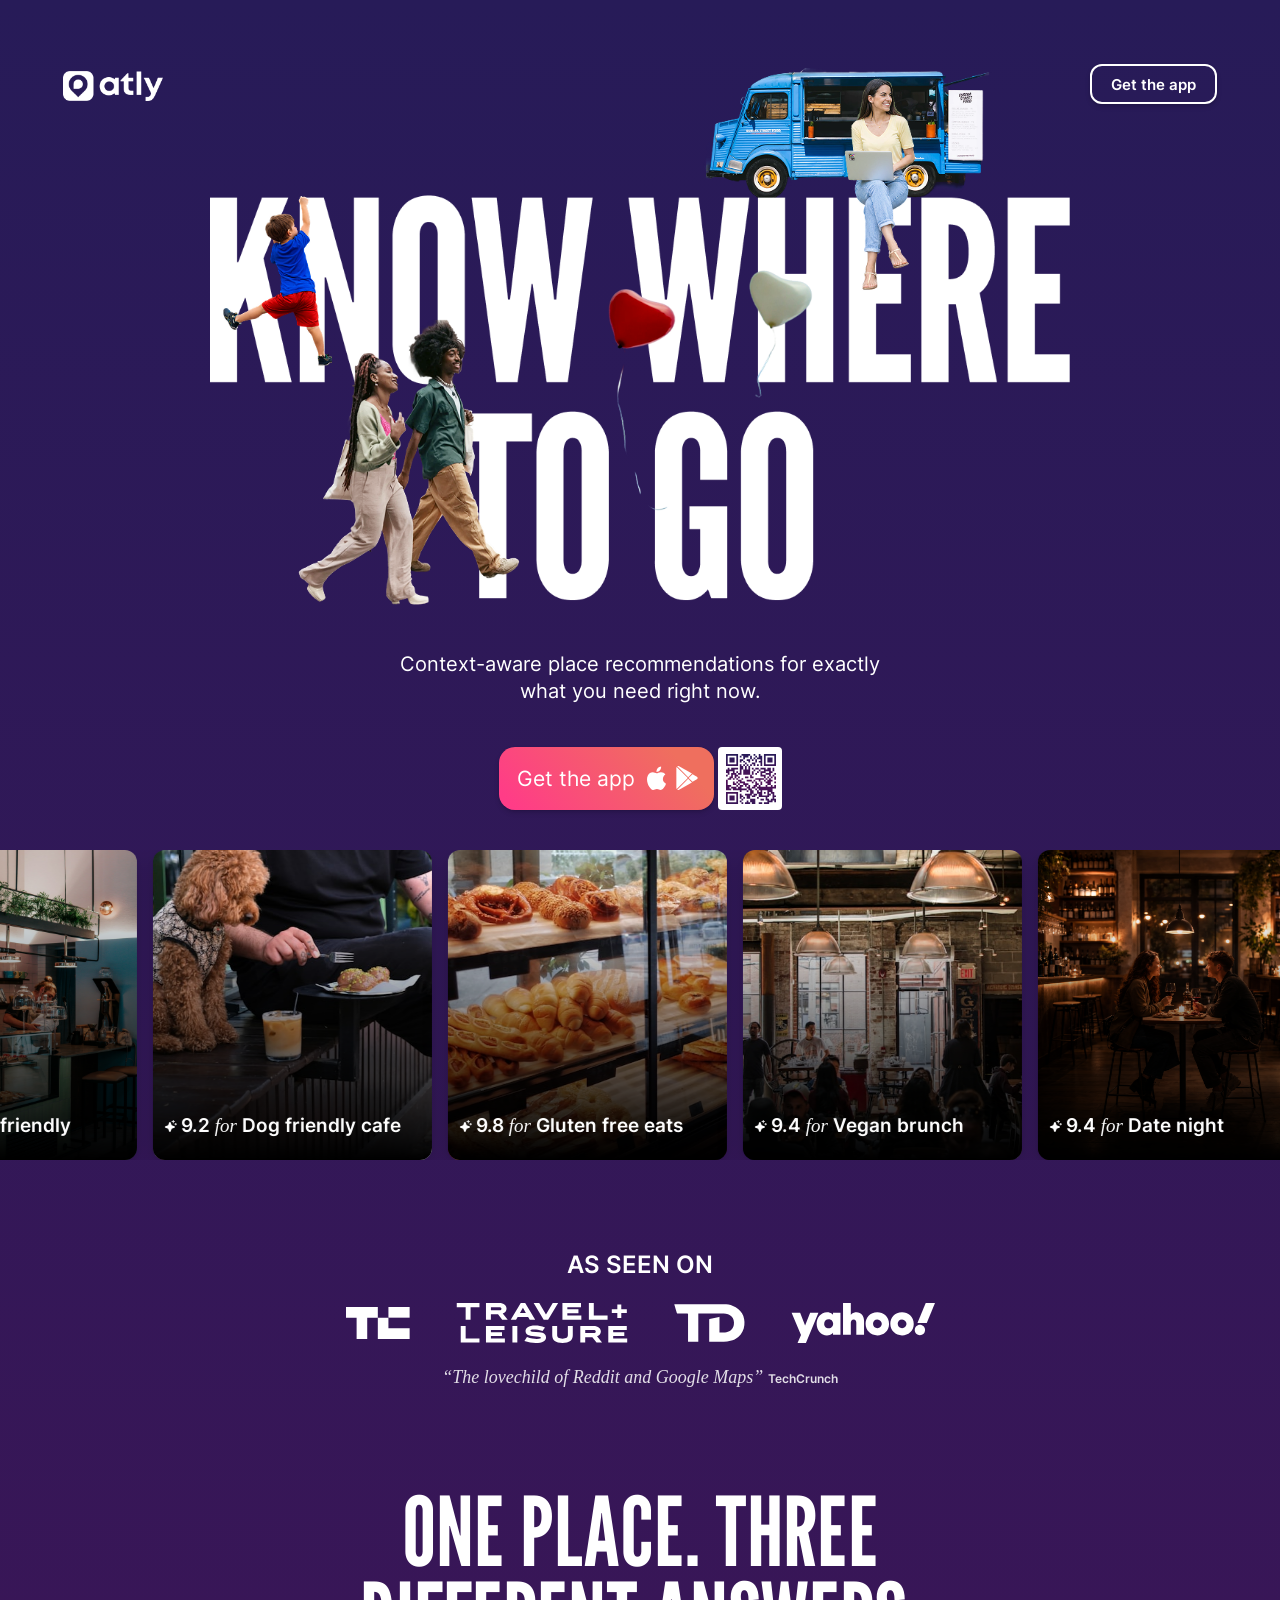
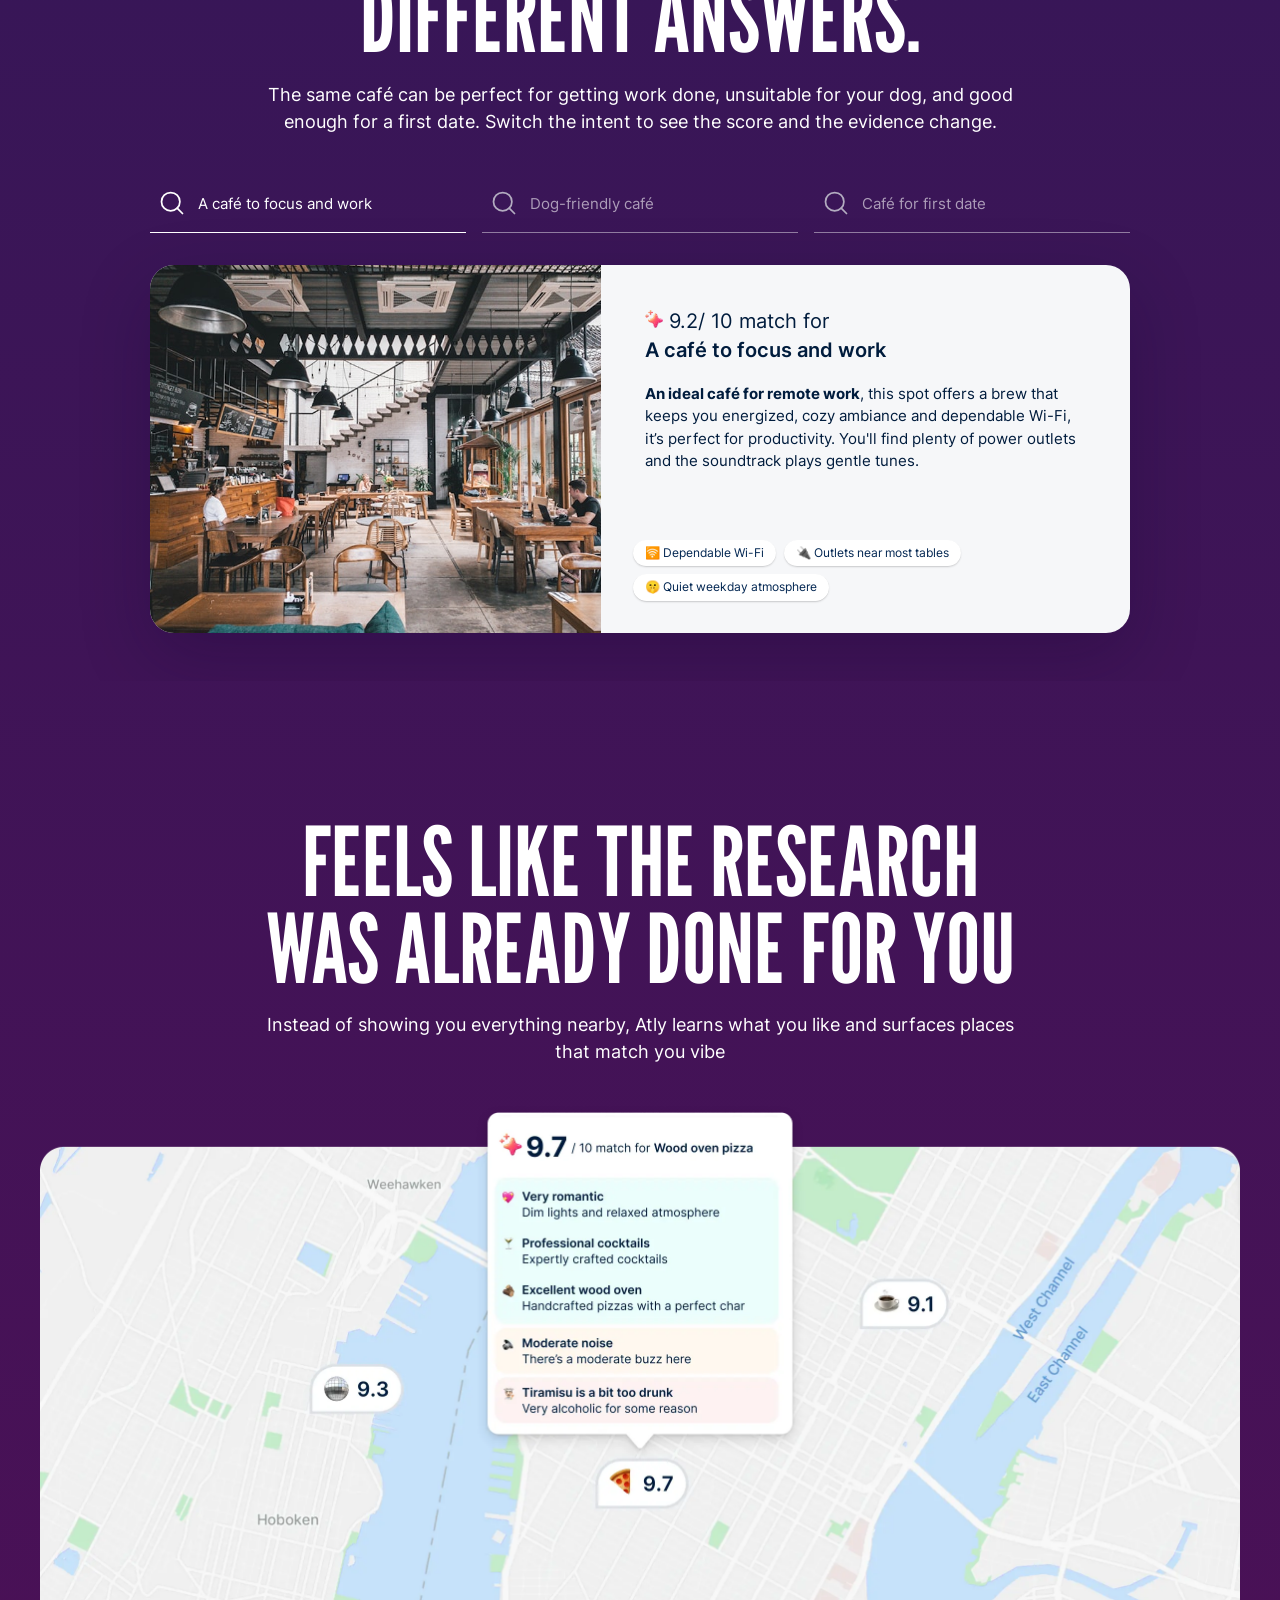
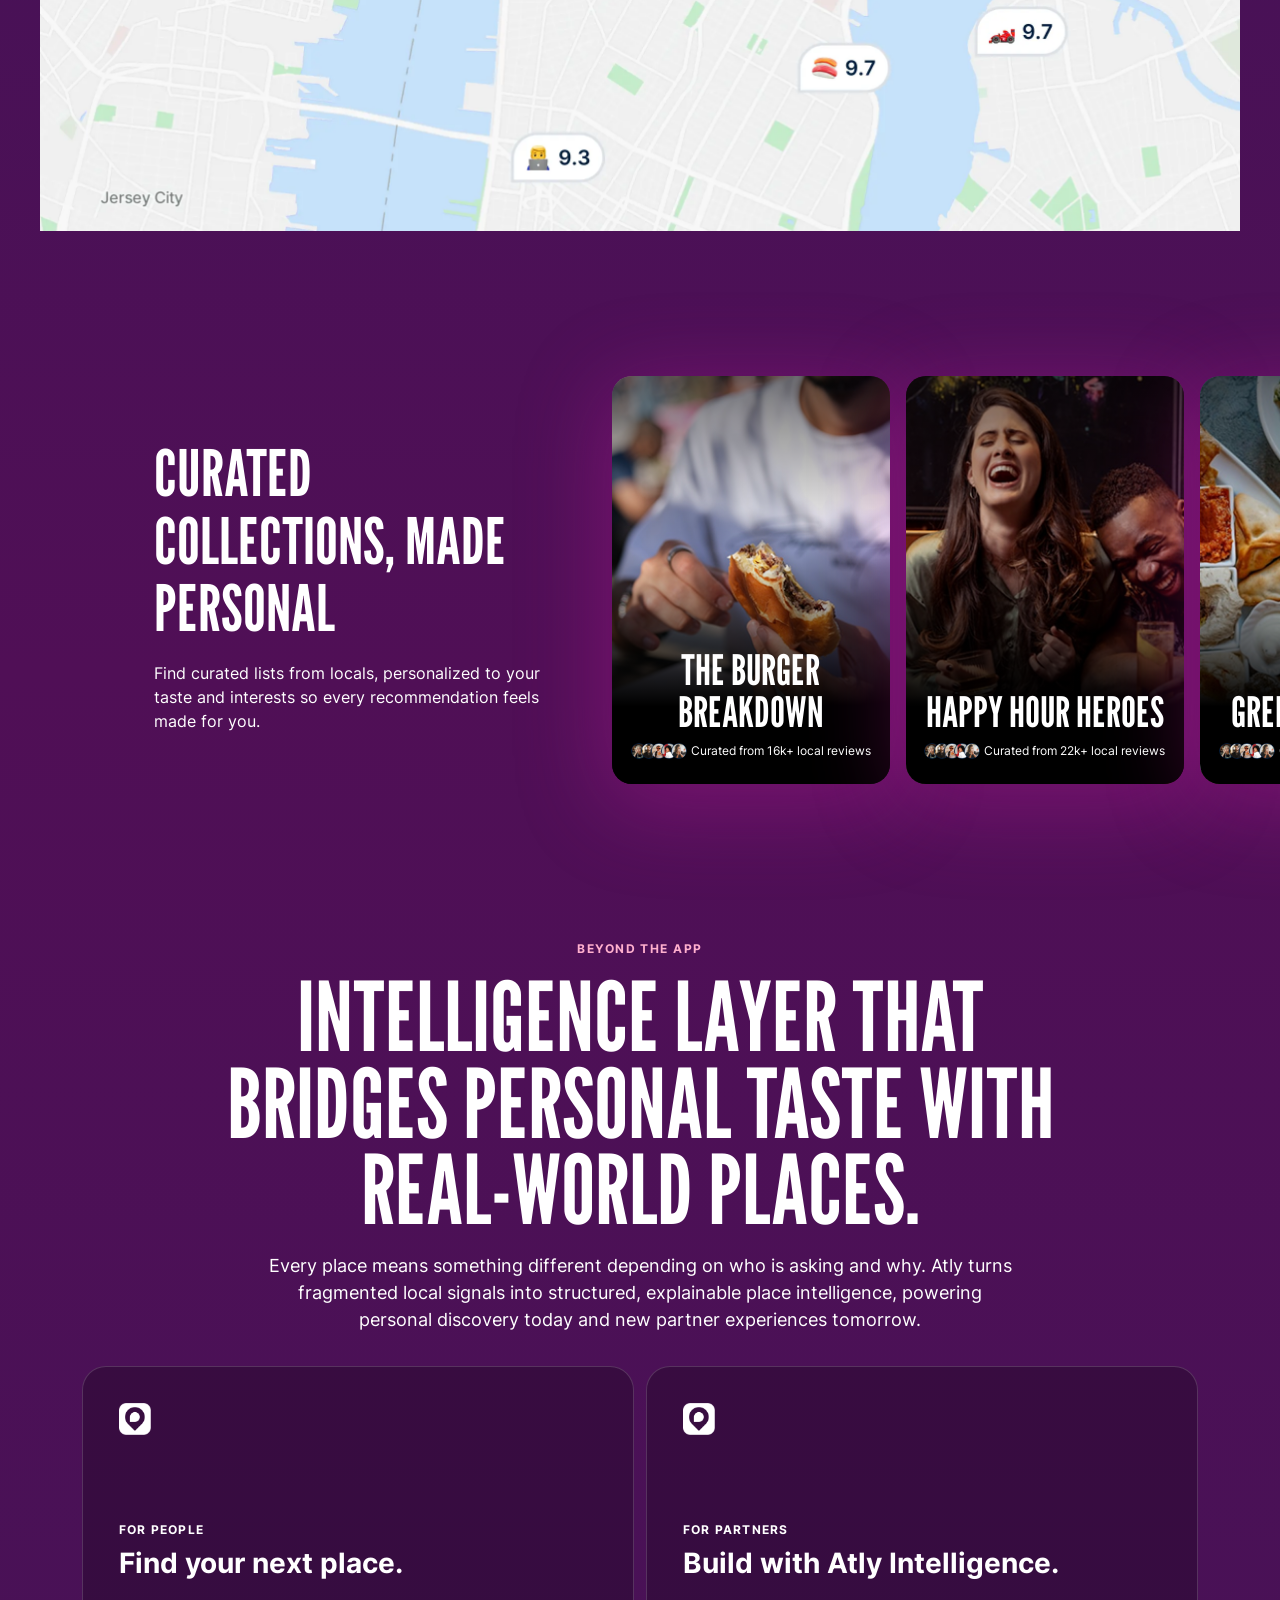
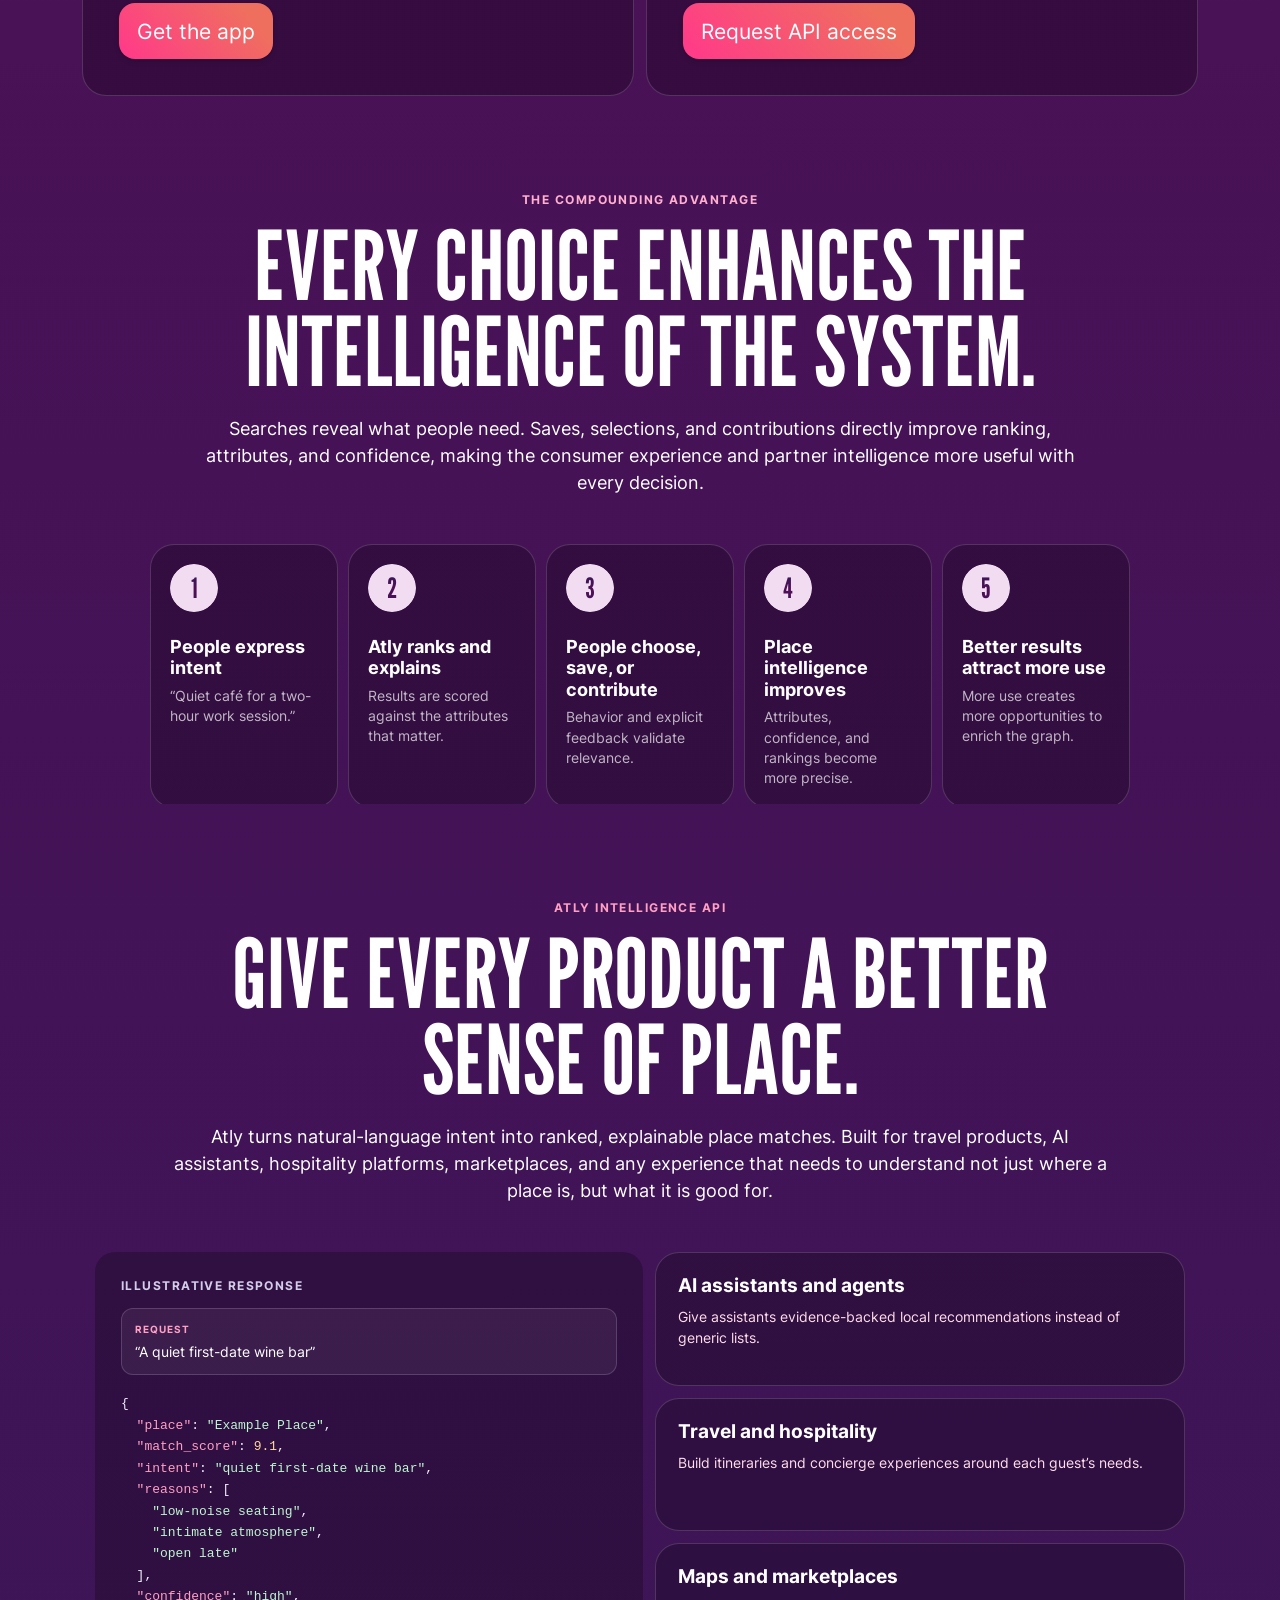
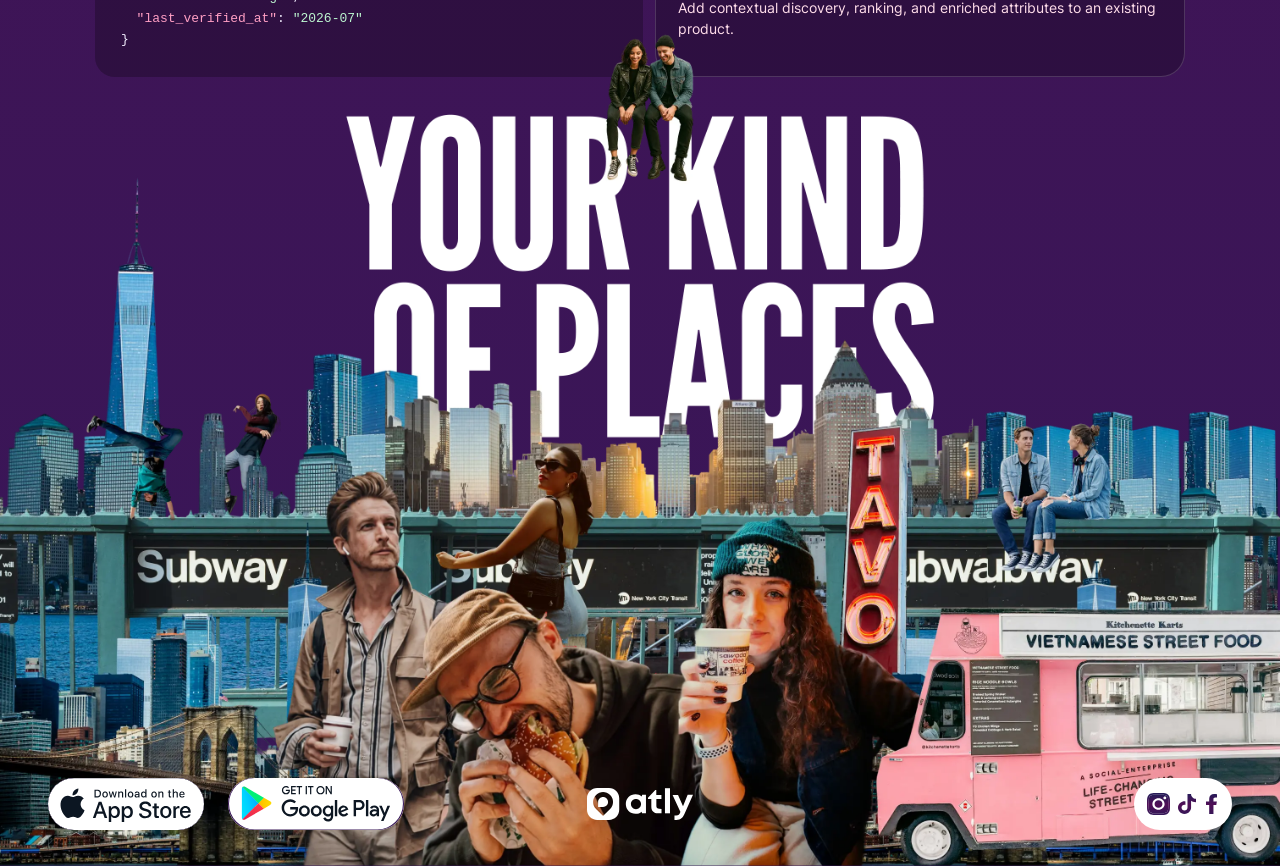
==== marketing-site/Atly-Landing-V4.1/index.html @ f603b689 "Add clean V4.1 handoff package" ====
<!DOCTYPE html>
<html lang="en">
<head>
  <meta charset="UTF-8">
  <meta name="viewport" content="width=device-width, initial-scale=1.0">
  <title>Atly | Know where to go</title>
  <meta
    name="description"
    content="Atly learns what you like and surfaces the places around you that feel right for your taste and your plans."
  >
  <meta name="theme-color" content="#271b58">
  <meta property="og:title" content="Atly | Know where to go">
  <meta property="og:description" content="Personalized place recommendations for exactly what you need right now.">
  <meta property="og:type" content="website">
  <meta property="og:url" content="https://atly-know-where-to-go.lironcodex.chatgpt.site/marketing-site/landing-2026">
  <meta property="og:image" content="https://atly-know-where-to-go.lironcodex.chatgpt.site/marketing-site/assets/og-intelligence.jpg">
  <meta property="og:image:width" content="1200">
  <meta property="og:image:height" content="630">
  <meta property="og:image:alt" content="Atly | Know where to go">
  <meta name="twitter:card" content="summary_large_image">
  <meta name="twitter:image" content="https://atly-know-where-to-go.lironcodex.chatgpt.site/marketing-site/assets/og-intelligence.jpg">
  <link rel="canonical" href="https://atly-know-where-to-go.lironcodex.chatgpt.site/marketing-site/landing-2026">
  <link rel="icon" href="assets/app-icon.png">
  <link rel="preload" href="assets/Inter-Regular.ttf" as="font" type="font/ttf" crossorigin>
  <link rel="preload" href="assets/Inter-SemiBold.ttf" as="font" type="font/ttf" crossorigin>
  <link rel="preload" href="assets/Inter-Bold.ttf" as="font" type="font/ttf" crossorigin>
  <link rel="preload" href="assets/LeagueGothic-Regular.ttf" as="font" type="font/ttf" crossorigin>
  <link rel="stylesheet" href="styles.css">
  <style>
    @font-face {
      font-family: "League Gothic Local";
      src: url("assets/LeagueGothic-Regular.ttf") format("truetype");
      font-weight: 400;
      font-display: swap;
    }

    body.landing-codex-2026 {
      min-width: 320px;
      color: #ffffff;
      background:
        linear-gradient(
          180deg,
          #271b58 0%,
          #500f56 53.25%,
          #361757 102.79%,
          #1a1f58 156%
        );
    }

    body.landing-codex-2026::before {
      display: none;
    }

    .landing-codex-2026 main {
      display: block;
      padding: 0;
    }

    .landing-codex-2026 .site-header {
      position: absolute;
      top: 64px;
      left: 0;
      right: 0;
      z-index: 20;
      display: flex;
      align-items: flex-start;
      justify-content: space-between;
      width: 100%;
      max-width: none;
      margin: 0;
      padding: 0 63px;
      pointer-events: none;
    }

    .landing-codex-2026 .brand,
    .landing-codex-2026 .header-download,
    .landing-codex-2026 .hamburger {
      pointer-events: auto;
    }

    .landing-codex-2026 .brand {
      display: inline-flex;
      align-items: center;
      min-height: 44px;
    }

    .landing-codex-2026 .brand-wordmark {
      width: 100px;
      height: auto;
    }

    .landing-codex-2026 .header-download {
      min-width: 127px;
      min-height: 40px;
      padding: 0 18px;
      border: 2px solid #ffffff;
      border-radius: 12px;
      background: transparent;
      color: #ffffff;
      font-size: 15px;
      font-weight: 600;
      line-height: 1;
      text-transform: none;
    }

    .landing-codex-2026 .hamburger {
      display: none;
      align-items: center;
      justify-content: center;
      width: 44px;
      height: 44px;
      padding: 0;
      border: 0;
      background: transparent;
      color: #ffffff;
      cursor: pointer;
    }

    .landing-codex-2026 .hamburger img {
      width: 32px;
      height: 32px;
    }

    .landing-codex-2026 .mobile-menu {
      position: fixed;
      inset: 0;
      z-index: 100;
      display: flex;
      flex-direction: column;
      align-items: center;
      justify-content: center;
      gap: 26px;
      padding: 40px;
      background: #271b58;
      opacity: 0;
      pointer-events: auto;
      visibility: hidden;
      transition:
        opacity 220ms cubic-bezier(0.23, 1, 0.32, 1),
        visibility 220ms cubic-bezier(0.23, 1, 0.32, 1);
    }

    .landing-codex-2026 .mobile-menu.is-open {
      opacity: 1;
      visibility: visible;
    }

    .landing-codex-2026 .mobile-menu__close {
      position: absolute;
      top: 24px;
      right: 22px;
      display: flex;
      align-items: center;
      justify-content: center;
      width: 44px;
      height: 44px;
      border: 0;
      background: transparent;
      color: #ffffff;
      cursor: pointer;
    }

    .landing-codex-2026 .mobile-menu__close::before,
    .landing-codex-2026 .mobile-menu__close::after {
      position: absolute;
      width: 24px;
      height: 2px;
      border-radius: 999px;
      background: currentColor;
      content: "";
    }

    .landing-codex-2026 .mobile-menu__close::before {
      transform: rotate(45deg);
    }

    .landing-codex-2026 .mobile-menu__close::after {
      transform: rotate(-45deg);
    }

    .landing-codex-2026 .mobile-menu a {
      min-height: 44px;
      color: #ffffff;
      font-size: 20px;
      font-weight: 600;
      line-height: 2.2;
    }

    .lp-button {
      display: inline-flex;
      align-items: center;
      justify-content: center;
      gap: 12px;
      min-height: 63px;
      padding: 0 18px;
      border: 0;
      border-radius: 16px;
      color: #ffffff;
      background: linear-gradient(47.377deg, #ff3c87 6.381%, #ef6f5e 83.25%);
      box-shadow:
        0 1px 2px rgba(0, 0, 0, 0.1),
        0 3px 5px rgba(0, 0, 0, 0.13);
      font-size: 21px;
      font-weight: 500;
      line-height: 1;
      white-space: nowrap;
      transition: transform 160ms cubic-bezier(0.23, 1, 0.32, 1);
    }

    @media (hover: hover) and (pointer: fine) {
      .lp-button:hover {
        transform: translateY(-2px);
      }
    }

    .lp-button:active {
      transform: scale(0.97);
    }

    .lp-button:focus-visible,
    .landing-codex-2026 a:focus-visible,
    .landing-codex-2026 button:focus-visible {
      outline: 2px solid #ffffff;
      outline-offset: 4px;
    }

    .lp-button__icons {
      display: inline-flex;
      align-items: center;
      gap: 12px;
    }

    .lp-button__icons img:first-child {
      width: 19px;
      height: 24px;
    }

    .lp-button__icons img:last-child {
      width: 18px;
      height: 20px;
      transform: scaleX(1.2) scaleY(-1.2);
    }

    .lp-hero {
      position: relative;
      height: 774px;
      padding-top: 43px;
      overflow: hidden;
    }

    .lp-hero__art {
      position: relative;
      z-index: 1;
      width: min(860px, calc(100vw - 192px));
      max-width: none;
      margin: 0 auto;
    }

    .lp-hero__art img {
      width: 100%;
      max-width: none;
      height: auto;
      margin: 0 auto;
    }

    .lp-hero__copy {
      position: relative;
      z-index: 2;
      width: min(510px, calc(100% - 48px));
      margin: 8px auto 0;
      color: #ffffff;
      font-size: 18px;
      font-weight: 500;
      line-height: 1.51;
      text-align: center;
    }

    .lp-primary-actions {
      position: relative;
      z-index: 3;
      display: flex;
      align-items: center;
      justify-content: center;
      gap: 4px;
      margin-top: 34px;
    }

    .lp-qr {
      position: relative;
      display: inline-flex;
      width: 64px;
      height: 63px;
      overflow: hidden;
      border-radius: 4px;
      background: #ffffff;
      transition: transform 160ms cubic-bezier(0.23, 1, 0.32, 1);
    }

    @media (hover: hover) and (pointer: fine) {
      .lp-qr:hover {
        transform: translateY(-2px);
      }
    }

    .lp-qr:active {
      transform: scale(0.97);
    }

    .lp-qr img {
      position: absolute;
      display: block;
      max-width: none;
    }

    .lp-qr__base {
      inset: 1px;
      width: 62px;
      height: 61px;
    }

    .lp-qr__code {
      inset: 7px 7px 6px 8px;
      width: 50px;
      height: 50px;
    }

    .lp-qr__outline {
      inset: -1px 0 -1px 0;
      width: 64px;
      height: 65px;
    }

    .lp-press {
      display: grid;
      align-content: center;
      justify-items: center;
      height: 186px;
      gap: 30px;
      padding: 40px 72px;
    }

    .lp-press p {
      margin: 0;
      color: #ffffff;
      font-size: 24px;
      font-weight: 600;
      line-height: 1.32;
      text-transform: uppercase;
    }

    .lp-press img {
      width: 589px;
      max-width: min(589px, calc(100vw - 160px));
      height: auto;
    }

    .score-marquee {
      height: 324px;
      overflow: hidden;
    }

    .score-marquee__rail {
      width: 100%;
      overflow: hidden;
    }

    .score-marquee__track {
      display: flex;
      width: max-content;
      align-items: flex-start;
      --marquee-offset: -89px;
      --marquee-duration: 50.6s;
      animation: score-marquee var(--marquee-duration) linear infinite;
      backface-visibility: hidden;
      transform: translate3d(var(--marquee-offset), 0, 0);
      will-change: transform;
    }

    .score-marquee__group {
      display: flex;
      flex: 0 0 auto;
      align-items: flex-start;
      gap: 16px;
      padding-inline-end: 16px;
    }

    .place-card {
      position: relative;
      flex: 0 0 279px;
      width: 279px;
      height: 310px;
      overflow: hidden;
      border-radius: 12px;
      background: #2c1f5d;
      box-shadow:
        0 3px 9px rgba(0, 0, 0, 0.1),
        0 9px 28px rgba(0, 0, 0, 0.13);
    }

    .place-card img {
      width: 100%;
      height: 100%;
      object-fit: cover;
    }

    .place-card--dog > img {
      position: absolute;
      top: -20.56%;
      left: -4.6%;
      width: 104.6%;
      height: 141.12%;
      max-width: none;
      object-fit: fill;
    }

    .place-card::after {
      position: absolute;
      inset: 18% 0 0;
      background: linear-gradient(180deg, rgba(0, 0, 0, 0) 0%, #000000 100%);
      content: "";
    }

    .place-card__score {
      position: absolute;
      left: 12px;
      right: 12px;
      bottom: 20px;
      z-index: 1;
      display: flex;
      align-items: center;
      gap: 3.831px;
      margin: 0;
      color: #ffffff;
      font-size: 19px;
      font-weight: 600;
      line-height: 1.45;
      white-space: nowrap;
    }

    .place-card__score img {
      width: 12px;
      height: 12px;
      flex: 0 0 12px;
      content: url("assets/figma/icon-sparkle-rail-desktop.svg");
    }

    .place-card__score em {
      font-family: Georgia, "Times New Roman", serif;
      font-style: italic;
      font-weight: 400;
    }

    .lp-section {
      position: relative;
      overflow: hidden;
    }

    .lp-section-heading {
      width: min(772px, calc(100% - 48px));
      margin: 0 auto;
      color: #ffffff;
      font-family: "League Gothic Local", "League Gothic", sans-serif;
      font-size: 96px;
      font-weight: 400;
      line-height: 0.9;
      letter-spacing: 0;
      text-align: center;
      text-transform: uppercase;
    }

    .lp-section-copy {
      width: min(772px, calc(100% - 48px));
      margin: 20px auto 0;
      color: #ffffff;
      font-size: 18px;
      font-weight: 400;
      line-height: 1.42;
      text-align: center;
    }

    .research {
      padding-top: 78px;
    }

    .research__map {
      display: block;
      width: min(1204px, calc(100% - 80px));
      margin: 48px auto 0;
      overflow: hidden;
      border-radius: 24px;
      box-shadow: 0 24px 72px rgba(16, 6, 42, 0.2);
    }

    .research__map img {
      width: 100%;
      height: auto;
    }

    .score-explain {
      padding-top: 126px;
    }

    .score-explain .lp-section-heading {
      width: min(696px, calc(100% - 48px));
    }

    .score-explain .lp-section-copy {
      width: min(696px, calc(100% - 48px));
    }

    .plan-cards-wrap {
      display: flex;
      justify-content: center;
      margin-top: 72px;
      overflow: visible;
    }

    .plan-cards {
      display: flex;
      align-items: center;
      width: 952px;
      height: 489px;
    }

    .plan-card {
      position: relative;
      flex: 0 0 360px;
      width: 360px;
      overflow: hidden;
      border: 1px solid #001c3d;
      border-radius: 16px;
      background: #ebe9f7;
      box-shadow: 0 16px 87px 9px rgba(238, 31, 188, 0.25);
    }

    .plan-card:not(:last-child) {
      margin-right: -64px;
    }

    .plan-card__photo {
      position: relative;
      height: 312px;
      margin-bottom: -49px;
      overflow: hidden;
    }

    .plan-card__photo img {
      width: 100%;
      height: 100%;
      object-fit: cover;
    }

    .plan-card__body {
      position: relative;
      min-height: 226px;
      padding: 12px 20px 24px;
      background: #f6f7f9;
      color: #001c3d;
    }

    .plan-card__score {
      display: flex;
      align-items: center;
      gap: 4px;
      margin: 0 0 10px;
      color: #001c3d;
      font-size: 12px;
      line-height: 1.5;
      white-space: nowrap;
    }

    .plan-card__score img {
      width: 22px;
      height: 22px;
      flex: 0 0 auto;
      transform: rotate(180deg) scaleY(-1);
    }

    .plan-card__score strong {
      font-size: 28px;
      line-height: 1.35;
    }

    .plan-card__score b {
      font-weight: 600;
    }

    .plan-card__text {
      margin: 0;
      color: #001c3d;
      font-size: 15px;
      line-height: 1.5;
    }

    .plan-card__text strong {
      font-weight: 600;
      line-height: 1.6;
    }

    .collections {
      display: grid;
      grid-template-columns: minmax(0, 404px) minmax(0, 1fr);
      align-items: center;
      justify-content: stretch;
      gap: 86px;
      padding-left: clamp(48px, 17.45vw, 264px);
      padding-right: 0;
      padding-top: 96px;
      padding-bottom: 72px;
    }

    .collections__copy {
      width: 404px;
    }

    .collections .lp-section-heading,
    .collections .lp-section-copy {
      width: 100%;
      margin-left: 0;
      margin-right: 0;
      text-align: left;
    }

    .collections .lp-section-heading {
      font-size: 64px;
      line-height: 1.05;
    }

    .collections .lp-section-copy {
      font-size: 18px;
      line-height: 1.44;
    }

    .collection-cards {
      display: flex;
      gap: 1px;
      align-items: center;
      justify-self: end;
      margin-right: 0;
      min-width: 0;
    }

    .collection-card {
      position: relative;
      flex: 0 0 270px;
      width: 270px;
      height: 415px;
      display: flex;
      flex-direction: column;
      justify-content: flex-end;
      align-items: center;
      overflow: hidden;
      border-radius: 20px;
      padding: 24px 18px;
      box-shadow: 0 16px 87px 9px rgba(238, 31, 188, 0.25);
    }

    .collection-card > img {
      position: absolute;
      inset: 0;
      width: 100%;
      height: 100%;
      object-fit: cover;
    }

    .collection-card::after {
      position: absolute;
      inset: 0;
      background: linear-gradient(0deg, #000000 19%, rgba(0, 0, 0, 0) 57%, rgba(0, 0, 0, 0.54) 100%);
      content: "";
    }

    .collection-card__title {
      position: relative;
      z-index: 1;
      width: 234px;
      margin: 0;
      color: #ffffff;
      font-family: "League Gothic Local", "League Gothic", sans-serif;
      font-size: 42px;
      font-weight: 400;
      line-height: 0.99;
      letter-spacing: 0;
      text-align: center;
      text-transform: uppercase;
    }

    .collection-card__proof {
      position: relative;
      z-index: 1;
      display: flex;
      align-items: center;
      gap: 3px;
      margin-top: 9px;
      color: #ffffff;
      font-size: 9px;
      font-weight: 500;
      line-height: 1.5;
      white-space: nowrap;
    }

    .avatar-stack {
      display: flex;
      align-items: center;
    }

    .avatar-stack img {
      width: 13px;
      height: 13px;
      border-radius: 999px;
    }

    .avatar-stack img:not(:first-child) {
      margin-left: -5px;
    }

    .bottom-collage {
      position: relative;
      overflow: hidden;
      padding-top: 0;
    }

    .bottom-collage picture,
    .bottom-collage__image {
      display: block;
      width: 100%;
    }

    .bottom-collage__image {
      height: auto;
    }

    .site-footer-2026 {
      position: absolute;
      left: 0;
      right: 0;
      bottom: 0;
      z-index: 5;
      display: grid;
      grid-template-columns: minmax(0, 1fr) auto minmax(0, 1fr);
      align-items: center;
      height: 123.654px;
      padding: 0 48px;
      pointer-events: none;
    }

    .store-badges,
    .social-links {
      pointer-events: auto;
    }

    .store-badges {
      display: flex;
      align-items: center;
      justify-self: start;
      gap: 24px;
    }

    .app-store-badge,
    .google-play-badge {
      position: relative;
      display: inline-flex;
      align-items: center;
      justify-content: center;
      width: 156px;
      height: 52px;
      overflow: hidden;
      border-radius: 300px;
      background: #ffffff;
      transition: transform 160ms cubic-bezier(0.23, 1, 0.32, 1);
    }

    @media (hover: hover) and (pointer: fine) {
      .app-store-badge:hover,
      .google-play-badge:hover,
      .social-links a:hover {
        transform: translateY(-2px);
      }
    }

    .app-store-badge:active,
    .google-play-badge:active,
    .social-links a:active {
      transform: scale(0.97);
    }

    .google-play-badge {
      width: 175.964px;
      height: 51.381px;
    }

    .app-store-badge img,
    .google-play-badge img {
      display: block;
      width: 100%;
      height: 100%;
      object-fit: fill;
    }

    .footer-wordmark {
      display: block;
      width: 105.254px;
      height: 32px;
      pointer-events: none;
    }

    .social-links {
      display: flex;
      align-items: center;
      justify-self: end;
      gap: 9.775px;
      width: 97.791px;
      height: 52px;
      min-height: 0;
      padding: 15.639px 14.662px;
      border-radius: 999px;
      background: #ffffff;
    }

    .social-links a {
      display: inline-flex;
      align-items: center;
      justify-content: center;
      min-width: 0;
      min-height: 0;
      position: relative;
      transition: transform 160ms cubic-bezier(0.23, 1, 0.32, 1);
    }

    .social-links img {
      display: block;
      max-width: none;
      max-height: none;
    }

    .social-links a:first-child {
      width: 18.995px;
      height: 18.994px;
    }

    .social-links a:first-child img {
      position: absolute;
      width: 22.449px;
      height: 22.449px;
      inset: -1.727px;
    }

    .social-links a:nth-child(2) {
      width: 18.847px;
      height: 20.721px;
    }

    .social-links a:nth-child(2) img {
      width: 100%;
      height: 100%;
    }

    .social-links a:last-child {
      width: 11.075px;
      height: 20.721px;
    }

    .social-links a:last-child img {
      width: 100%;
      height: 100%;
    }

    @media (min-width: 721px) and (max-width: 900px) {
      .site-footer-2026 {
        padding-right: 32px;
        padding-left: 32px;
      }

      .store-badges {
        gap: 10px;
      }

      .app-store-badge {
        width: 125px;
        height: 41.667px;
      }

      .google-play-badge {
        width: 141px;
        height: 41.175px;
      }

      .footer-wordmark {
        width: 92px;
        height: 27.972px;
      }
    }

    @media (max-width: 1280px) {
      .collections {
        grid-template-columns: minmax(280px, 404px) minmax(620px, 812px);
        justify-content: center;
        gap: 56px;
        padding-left: 40px;
        padding-right: 0;
      }

      .collection-cards {
        justify-self: auto;
        margin-right: 0;
      }
    }

    @media (max-width: 1023px) {
      .lp-section-heading {
        font-size: 72px;
      }

      .collections {
        grid-template-columns: 1fr;
        justify-items: center;
        gap: 36px;
        padding: 72px 0 56px;
      }

      .collections__copy {
        width: min(404px, calc(100% - 48px));
      }

      .collections .lp-section-heading,
      .collections .lp-section-copy {
        text-align: center;
      }

      .collection-cards {
        max-width: 100%;
        overflow: hidden;
      }
    }

    @media (max-width: 720px) {
      .landing-codex-2026 .site-header {
        top: 62px;
        padding: 0 24px;
        align-items: flex-start;
      }

      .landing-codex-2026 .brand {
        align-items: flex-start;
      }

      .landing-codex-2026 .brand-wordmark {
        width: 105px;
      }

      .landing-codex-2026 .header-download {
        display: none;
      }

      .landing-codex-2026 .hamburger {
        display: flex;
        align-items: flex-start;
      }

      .lp-hero {
        height: 548px;
        padding-top: 116px;
      }

      .lp-hero__art {
        width: min(360px, calc(100vw - 33px));
        height: 224px;
        max-width: calc(100vw - 33px);
        left: auto;
        margin: 0 auto;
      }

      .lp-hero__art img {
        height: 100%;
        object-fit: fill;
      }

      .lp-hero__copy {
        width: min(331px, calc(100% - 62px));
        margin-top: 25px;
        font-size: 15px;
        font-weight: 400;
        line-height: 1.5;
      }

      .lp-primary-actions {
        margin-top: 25px;
      }

      .lp-button {
        min-width: 248px;
        min-height: 63px;
        padding: 0 22px;
        font-size: 21px;
      }

      .lp-qr {
        display: none;
      }

      .lp-press {
        height: 119px;
        gap: 12px;
        padding: 8px 16px 24px;
      }

      .lp-press p {
        font-size: 16px;
      }

      .lp-press img {
        width: 360px;
        max-width: calc(100vw - 32px);
      }

      .score-marquee {
        height: 248px;
      }

      .landing-codex-2026:not(.landing-2026-redesign) .score-marquee__track {
        gap: 12px;
        --marquee-offset: 16px;
        animation: none !important;
      }

      .landing-2026-redesign .score-marquee__track {
        --marquee-offset: 16px;
        --marquee-duration: 38.6s;
      }

      .landing-2026-redesign .score-marquee__group {
        gap: 12px;
        padding-inline-end: 12px;
      }

      .place-card {
        flex-basis: 213px;
        width: 213px;
        height: 237px;
        border-radius: 9px;
      }

      .place-card__score {
        left: 9px;
        right: 9px;
        bottom: 15px;
        gap: 4px;
        font-size: 14px;
      }

      .place-card__score img {
        width: 14px;
        height: 14px;
      }

      .research {
        padding-top: 42px;
      }

      .lp-section-heading {
        width: min(332px, calc(100% - 32px));
        font-size: 42px;
        line-height: 0.93;
      }

      .lp-section-copy {
        width: min(332px, calc(100% - 32px));
        margin-top: 14px;
        font-size: 12px;
        line-height: 1.42;
      }

      .research__map {
        width: 100%;
        height: 415px;
        margin-top: 37px;
        border-radius: 0;
        box-shadow: none;
      }

      .research__map img {
        height: 100%;
        object-fit: cover;
      }

      .score-explain {
        padding-top: 39px;
      }

      .score-explain .lp-section-heading,
      .score-explain .lp-section-copy {
        width: min(304px, calc(100% - 48px));
        text-align: left;
      }

      .score-explain .lp-section-heading {
        line-height: 0.86;
      }

      .score-explain .lp-section-copy {
        margin-top: 12px;
      }

      .plan-cards-wrap {
        height: 186px;
        margin-top: 46px;
        overflow: hidden;
      }

      .plan-cards {
        width: 952px;
        height: 489px;
        transform: scale(0.378);
        transform-origin: top center;
      }

      .collections {
        display: flex;
        flex-direction: column;
        align-items: flex-start;
        gap: 29px;
        padding: 53px 0 23px 45px;
      }

      .collections__copy {
        width: min(304px, calc(100vw - 62px));
      }

      .collections .lp-section-heading,
      .collections .lp-section-copy {
        width: 100%;
        text-align: left;
      }

      .collections .lp-section-heading {
        font-size: 42px;
        line-height: 0.86;
      }

      .collections .lp-section-copy {
        margin-top: 14px;
        font-size: 12px;
        line-height: 1.45;
      }

      .collection-cards {
        width: 360px;
        gap: 1px;
        justify-self: auto;
        margin-right: 0;
        transform: translateX(-28px);
      }

      .collection-card {
        flex-basis: 120px;
        width: 120px;
        height: 184px;
        border-radius: 9px;
        padding: 11px 8px;
      }

      .collection-card__title {
        width: 104px;
        font-size: 19px;
      }

      .collection-card__proof {
        gap: 1px;
        margin-top: 4px;
        font-size: 4px;
      }

      .avatar-stack img {
        width: 6px;
        height: 6px;
      }

      .avatar-stack img:not(:first-child) {
        margin-left: -2px;
      }

      .bottom-collage {
        padding-top: 0;
      }

      .site-footer-2026 {
        bottom: 36px;
        display: flex;
        height: auto;
        flex-direction: column-reverse;
        align-items: flex-end;
        gap: 21px;
        padding: 0 24px;
      }

      .store-badges {
        align-self: center;
        gap: 12px;
        transform: translateX(10px);
      }

      .app-store-badge {
        width: 144px;
        height: 48px;
      }

      .google-play-badge {
        width: 163px;
        height: 48px;
      }

      .footer-wordmark {
        position: absolute;
        top: 0;
        left: 24px;
        width: 92px;
        height: 27.972px;
      }

      .social-links {
        flex-direction: column;
        width: 44px;
        height: auto;
        min-height: 0;
        gap: 12px;
        padding: 0;
        background: transparent;
      }

      .social-links a {
        width: 44px;
        height: 44px;
        padding: 13px;
        border-radius: 999px;
        background: #ffffff;
      }

      .social-links a:first-child,
      .social-links a:nth-child(2),
      .social-links a:last-child {
        width: 44px;
        height: 44px;
      }

      .social-links a:first-child img {
        position: static;
        width: 20px;
        height: 20px;
      }

      .social-links a:nth-child(2) img {
        width: 18px;
        height: 20px;
      }

      .social-links a:last-child img {
        width: 11px;
        height: 20px;
      }
    }

    @media (max-width: 374px) {
      .lp-hero__art {
        width: min(336px, calc(100vw - 28px));
        height: 209px;
        margin: 0 auto;
      }

      .plan-cards {
        transform: scale(0.31);
      }

      .collections {
        padding-left: 36px;
      }

      .collection-cards {
        transform: translateX(-19px);
      }
    }

    /* Landing Intelligence additions: preserve the established Atly look while
       making the new evidence and platform story responsive and interactive. */
    .landing-intelligence-2026 {
      --atly-ink: #001c3d;
      --atly-purple: #271b58;
      --atly-purple-deep: #1a113f;
      --atly-card: #f6f7f9;
      --atly-lilac: #ebe9f7;
      --atly-pink: #ff3c87;
      --atly-coral: #ef6f5e;
      --atly-mint: #bdf6d0;
    }

    .landing-intelligence-2026 .desktop-header-actions {
      display: none;
      align-items: center;
      gap: 24px;
      pointer-events: auto;
    }

    .landing-intelligence-2026 .partner-link {
      min-height: 44px;
      display: inline-flex;
      align-items: center;
      color: #ffffff;
      font-size: 15px;
      font-weight: 600;
      text-decoration: none;
    }

    .landing-intelligence-2026 .lp-hero {
      height: auto;
      min-height: 0;
      padding: 116px 16px 56px;
      overflow: visible;
    }

    .landing-intelligence-2026 .lp-hero__art {
      width: min(336px, calc(100vw - 28px));
      height: auto;
      max-width: 100%;
    }

    .landing-intelligence-2026 .lp-hero__art img {
      height: auto;
      object-fit: contain;
    }

    .landing-intelligence-2026 .lp-hero__copy {
      width: min(530px, calc(100% - 24px));
      margin-top: 24px;
      font-size: 16px;
      font-weight: 400;
      line-height: 1.5;
    }

    .landing-intelligence-2026 .lp-hero__copy strong {
      display: block;
      margin-bottom: 8px;
      font-size: 18px;
      font-weight: 600;
      line-height: 1.35;
    }

    .landing-intelligence-2026 .lp-primary-actions {
      flex-wrap: wrap;
      gap: 12px;
      margin-top: 28px;
    }

    .lp-secondary-button {
      min-height: 56px;
      display: inline-flex;
      align-items: center;
      justify-content: center;
      padding: 0 22px;
      border: 2px solid rgba(255, 255, 255, 0.88);
      border-radius: 16px;
      color: #ffffff;
      font-size: 16px;
      font-weight: 600;
      line-height: 1;
      text-decoration: none;
      transition: background 160ms ease, color 160ms ease, transform 160ms ease;
    }

    .lp-secondary-button:hover {
      background: #ffffff;
      color: var(--atly-purple);
      transform: translateY(-2px);
    }

    .hero-query-demo {
      position: relative;
      z-index: 4;
      width: min(900px, 100%);
      margin: 44px auto 0;
      padding: 20px;
      border: 1px solid rgba(255, 255, 255, 0.18);
      border-radius: 24px;
      background: rgba(255, 255, 255, 0.09);
      box-shadow: 0 24px 60px rgba(15, 6, 42, 0.22);
      backdrop-filter: blur(14px);
    }

    .hero-query-demo__eyebrow,
    .section-eyebrow,
    .context-card__eyebrow,
    .api-demo__label {
      margin: 0;
      color: rgba(255, 255, 255, 0.72);
      font-size: 12px;
      font-weight: 700;
      line-height: 1.3;
      letter-spacing: 0.12em;
      text-transform: uppercase;
    }

    .hero-query-demo__queries {
      display: flex;
      gap: 10px;
      margin-top: 12px;
      overflow-x: auto;
      padding: 2px 2px 10px;
      scroll-snap-type: x proximity;
      scrollbar-width: none;
    }

    .hero-query-demo__queries::-webkit-scrollbar {
      display: none;
    }

    .query-chip {
      min-height: 48px;
      flex: 0 0 auto;
      max-width: 270px;
      padding: 10px 14px;
      border: 1px solid rgba(255, 255, 255, 0.36);
      border-radius: 999px;
      background: transparent;
      color: #ffffff;
      font: inherit;
      font-size: 14px;
      line-height: 1.3;
      text-align: left;
      cursor: pointer;
      scroll-snap-align: start;
    }

    .query-chip.is-active {
      border-color: #ffffff;
      background: #ffffff;
      color: var(--atly-purple);
      box-shadow: 0 8px 24px rgba(19, 7, 52, 0.2);
    }

    .hero-query-result {
      display: grid;
      grid-template-columns: 84px minmax(0, 1fr);
      gap: 14px;
      margin-top: 8px;
      padding: 14px;
      border-radius: 18px;
      background: var(--atly-card);
      color: var(--atly-ink);
      text-align: left;
    }

    .hero-query-result > img {
      width: 84px;
      height: 112px;
      border-radius: 12px;
      object-fit: cover;
    }

    .hero-query-result__topline {
      display: flex;
      justify-content: space-between;
      gap: 12px;
      align-items: baseline;
    }

    .hero-query-result__place {
      font-size: 18px;
      font-weight: 700;
      line-height: 1.25;
    }

    .hero-query-result__topline strong {
      color: var(--atly-pink);
      font-size: 26px;
      line-height: 1;
    }

    .hero-query-result__intent {
      margin: 4px 0 8px;
      font-size: 14px;
      line-height: 1.4;
    }

    .signal-list,
    .context-card__reasons {
      display: flex;
      flex-wrap: wrap;
      gap: 6px;
      margin: 0;
      padding: 0;
      list-style: none;
    }

    .signal-list li,
    .context-card__reasons li {
      padding: 5px 8px;
      border-radius: 999px;
      background: #e8e5f6;
      color: var(--atly-ink);
      font-size: 12px;
      line-height: 1.25;
    }

    .evidence-line {
      margin: 10px 0 0;
      color: #506076;
      font-size: 12px;
      line-height: 1.35;
    }

    .illustrative-note {
      margin: 10px 2px 0;
      color: rgba(255, 255, 255, 0.6);
      font-size: 11px;
      line-height: 1.4;
      text-align: left;
    }

    .illustrative-note--dark {
      color: #687286;
    }

    .landing-intelligence-2026 .lp-press {
      height: auto;
      min-height: 180px;
      gap: 18px;
      padding: 40px 20px 32px;
    }

    .landing-intelligence-2026 .lp-press a {
      display: inline-flex;
      justify-content: center;
      max-width: 100%;
    }

    .landing-intelligence-2026 .lp-press blockquote {
      margin: 0;
      color: rgba(255, 255, 255, 0.86);
      font-family: Georgia, "Times New Roman", serif;
      font-size: 16px;
      font-style: italic;
      line-height: 1.4;
      text-align: center;
    }

    .landing-intelligence-2026 .lp-press cite {
      font-family: Inter, sans-serif;
      font-size: 12px;
      font-style: normal;
      font-weight: 600;
    }

    .traction-band {
      width: min(1180px, calc(100% - 32px));
      display: grid;
      grid-template-columns: repeat(2, minmax(0, 1fr));
      gap: 1px;
      margin: 0 auto 48px;
      overflow: hidden;
      border: 1px solid rgba(255, 255, 255, 0.18);
      border-radius: 20px;
      background: rgba(255, 255, 255, 0.18);
    }

    .traction-band > div {
      min-height: 110px;
      display: flex;
      flex-direction: column;
      align-items: center;
      justify-content: center;
      padding: 16px 10px;
      background: rgba(42, 26, 91, 0.9);
      text-align: center;
    }

    .traction-band strong {
      color: #ffffff;
      font-family: "League Gothic Local", "League Gothic", sans-serif;
      font-size: 42px;
      font-weight: 400;
      line-height: 0.95;
    }

    .traction-band span {
      margin-top: 6px;
      color: rgba(255, 255, 255, 0.72);
      font-size: 12px;
      line-height: 1.25;
      text-transform: uppercase;
    }

    .traction-band > p {
      grid-column: 1 / -1;
      margin: 0;
      padding: 10px 16px;
      background: rgba(24, 14, 66, 0.94);
      color: rgba(255, 255, 255, 0.62);
      font-size: 11px;
      line-height: 1.4;
      text-align: center;
    }

    .landing-intelligence-2026 .score-explain {
      padding: 72px 16px 48px;
    }

    .landing-intelligence-2026 .lp-section-copy {
      font-size: 16px;
      line-height: 1.5;
    }

    .landing-intelligence-2026 .score-explain .lp-section-heading,
    .landing-intelligence-2026 .score-explain .lp-section-copy {
      width: min(760px, 100%);
      text-align: center;
    }

    .context-switcher {
      width: min(980px, 100%);
      margin: 40px auto 0;
    }

    .context-switcher__tabs {
      display: grid;
      grid-template-columns: 1fr;
      gap: 10px;
    }

    .context-tab {
      min-height: 58px;
      display: flex;
      justify-content: space-between;
      align-items: center;
      gap: 16px;
      padding: 12px 16px;
      border: 1px solid rgba(255, 255, 255, 0.24);
      border-radius: 14px;
      background: rgba(255, 255, 255, 0.08);
      color: #ffffff;
      font: inherit;
      font-size: 15px;
      cursor: pointer;
    }

    .context-tab strong {
      font-size: 22px;
    }

    .context-tab.is-active {
      border-color: #ffffff;
      background: #ffffff;
      color: var(--atly-purple);
    }

    .context-card {
      display: grid;
      grid-template-columns: 1fr;
      margin-top: 16px;
      overflow: hidden;
      border-radius: 24px;
      background: var(--atly-card);
      color: var(--atly-ink);
      box-shadow: 0 24px 70px rgba(16, 6, 42, 0.24);
    }

    .mobile-intent-carousel {
      display: none;
    }

    .context-card__photo {
      position: relative;
      min-height: 270px;
    }

    .context-card__photo > img {
      position: absolute;
      inset: 0;
      width: 100%;
      height: 100%;
      object-fit: cover;
    }

    .context-card__photo::after {
      position: absolute;
      inset: 35% 0 0;
      background: linear-gradient(180deg, transparent, rgba(0, 0, 0, 0.76));
      content: "";
    }

    .context-card__photo p {
      position: absolute;
      left: 18px;
      bottom: 18px;
      z-index: 1;
      display: flex;
      align-items: baseline;
      gap: 7px;
      margin: 0;
      color: #ffffff;
    }

    .context-card__photo p img {
      width: 20px;
      height: 20px;
    }

    .context-card__photo p strong {
      font-size: 38px;
      line-height: 1;
    }

    .context-card__photo p span {
      font-size: 14px;
    }

    .context-card__body {
      padding: 24px 20px;
    }

    .context-card__eyebrow {
      color: #6c6482;
    }

    .context-card__body h3 {
      margin: 8px 0 16px;
      font-size: 26px;
      line-height: 1.15;
    }

    .context-card__reasons li {
      font-size: 13px;
    }

    .evidence-grid {
      display: grid;
      grid-template-columns: 1fr;
      gap: 10px;
      margin: 22px 0 0;
    }

    .evidence-grid div {
      padding: 12px;
      border: 1px solid #ded9ef;
      border-radius: 12px;
      background: #ffffff;
    }

    .evidence-grid dt {
      color: #746b89;
      font-size: 11px;
      font-weight: 700;
      letter-spacing: 0.08em;
      text-transform: uppercase;
    }

    .evidence-grid dd {
      margin: 4px 0 0;
      font-size: 14px;
      font-weight: 600;
      line-height: 1.35;
    }

    .source-summary {
      display: grid;
      gap: 5px;
      margin: 16px 0 0;
      padding: 14px;
      border-left: 3px solid var(--atly-pink);
      background: #eeeaf9;
      color: #3e4860;
      font-size: 13px;
      line-height: 1.45;
    }

    .source-summary strong {
      color: var(--atly-ink);
      font-size: 11px;
      letter-spacing: 0.08em;
      text-transform: uppercase;
    }

    .landing-intelligence-2026 .collections {
      display: flex;
      flex-direction: column;
      align-items: stretch;
      gap: 32px;
      padding: 72px 0;
    }

    .landing-intelligence-2026 .collections__copy {
      width: auto;
      padding: 0 24px;
    }

    .landing-intelligence-2026 .collections .lp-section-heading,
    .landing-intelligence-2026 .collections .lp-section-copy {
      width: min(760px, 100%);
      margin-inline: auto;
      text-align: center;
    }

    .landing-intelligence-2026 .collections .lp-section-copy {
      font-size: 16px;
    }

    .landing-intelligence-2026 .collection-cards {
      width: 100%;
      display: flex;
      gap: 16px;
      justify-content: flex-start;
      overflow-x: auto;
      padding: 0 24px 12px;
      transform: none;
      scroll-snap-type: x mandatory;
      scrollbar-width: none;
    }

    .carousel-hint {
      margin: -16px 24px -12px;
      color: rgba(255, 255, 255, 0.72);
      font-size: 12px;
      font-weight: 600;
      line-height: 1.4;
      text-align: right;
    }

    .landing-intelligence-2026 .collection-cards::-webkit-scrollbar {
      display: none;
    }

    .landing-intelligence-2026 .collection-card {
      flex: 0 0 278px;
      width: 278px;
      height: 408px;
      padding: 24px 18px;
      border-radius: 20px;
      scroll-snap-align: center;
    }

    .landing-intelligence-2026 .collection-card__title {
      width: 238px;
      font-size: 42px;
    }

    .landing-intelligence-2026 .collection-card__proof {
      gap: 4px;
      margin-top: 10px;
      font-size: 12px;
    }

    .landing-intelligence-2026 .avatar-stack img {
      width: 16px;
      height: 16px;
    }

    .landing-intelligence-2026 .avatar-stack img:not(:first-child) {
      margin-left: -6px;
    }

    .methodology-note {
      width: min(760px, calc(100% - 48px));
      margin: 0 auto;
      padding: 14px 16px;
      border: 1px solid rgba(255, 255, 255, 0.2);
      border-radius: 14px;
      color: rgba(255, 255, 255, 0.82);
      font-size: 13px;
      line-height: 1.45;
    }

    .methodology-note summary {
      min-height: 44px;
      display: flex;
      align-items: center;
      font-weight: 600;
      cursor: pointer;
    }

    .methodology-note p {
      margin: 8px 0 0;
      color: rgba(255, 255, 255, 0.68);
    }

    .intelligence-bridge {
      width: min(1180px, calc(100% - 32px));
      margin: 48px auto 0;
      padding: 72px 24px;
      border-radius: 28px;
      background:
        radial-gradient(circle at 85% 10%, rgba(255, 60, 135, 0.36), transparent 38%),
        linear-gradient(135deg, #1c164d, #5a1258);
      box-shadow: 0 24px 80px rgba(17, 6, 44, 0.26);
    }

    .section-eyebrow {
      color: #ffb0ce;
      text-align: center;
    }

    .intelligence-bridge .lp-section-heading {
      width: min(900px, 100%);
      margin-top: 16px;
      font-size: clamp(3.25rem, 12vw, 6rem);
      line-height: 0.9;
    }

    .intelligence-bridge .lp-section-copy {
      width: min(760px, 100%);
      font-size: 16px;
    }

    .place-graph,
    .api-section,
    .learning-loop {
      padding: 96px 16px;
    }

    .platform-heading .lp-section-heading,
    .platform-heading .lp-section-copy {
      width: min(880px, 100%);
    }

    .platform-heading .lp-section-heading {
      margin-top: 14px;
    }

    .place-graph__visual {
      width: min(1050px, 100%);
      display: grid;
      grid-template-columns: 1fr;
      gap: 16px;
      margin: 48px auto 0;
      padding: 18px;
      border: 1px solid rgba(255, 255, 255, 0.16);
      border-radius: 28px;
      background: rgba(255, 255, 255, 0.07);
    }

    .graph-place-card {
      overflow: hidden;
      border-radius: 20px;
      background: #ffffff;
      color: var(--atly-ink);
    }

    .graph-place-card > img {
      width: 100%;
      height: 230px;
      object-fit: cover;
    }

    .graph-place-card > div {
      display: grid;
      gap: 4px;
      padding: 18px;
    }

    .graph-place-card p,
    .graph-place-card strong,
    .graph-place-card span {
      margin: 0;
    }

    .graph-place-card p {
      font-size: 20px;
      font-weight: 700;
    }

    .graph-place-card strong {
      font-size: 14px;
    }

    .graph-place-card span {
      color: #6d7585;
      font-size: 12px;
    }

    .graph-attributes {
      display: grid;
      grid-template-columns: 1fr;
      gap: 8px;
      margin: 0;
      padding: 0;
      list-style: none;
    }

    .graph-attributes li {
      min-height: 58px;
      display: flex;
      justify-content: space-between;
      align-items: center;
      gap: 12px;
      padding: 12px 14px;
      border-radius: 14px;
      background: rgba(255, 255, 255, 0.94);
      color: var(--atly-ink);
    }

    .graph-attributes span {
      font-size: 14px;
    }

    .graph-attributes strong {
      color: #ee3f86;
      font-size: 13px;
      text-align: right;
    }

    .graph-sources {
      display: flex;
      flex-wrap: wrap;
      gap: 8px;
    }

    .graph-sources span {
      padding: 8px 10px;
      border: 1px solid rgba(255, 255, 255, 0.22);
      border-radius: 999px;
      color: rgba(255, 255, 255, 0.86);
      font-size: 12px;
    }

    .principle-grid,
    .use-case-grid {
      width: min(1050px, 100%);
      display: grid;
      grid-template-columns: 1fr;
      gap: 14px;
      margin: 20px auto 0;
    }

    .principle-grid article,
    .use-case-grid article {
      padding: 22px;
    }

    .principle-grid article:not(.figma-glass),
    .use-case-grid article:not(.figma-glass) {
      border: 1px solid rgba(255, 255, 255, 0.16);
      border-radius: 18px;
      background: rgba(255, 255, 255, 0.07);
    }

    .principle-grid span {
      color: #ff9fc4;
      font-family: "League Gothic Local", "League Gothic", sans-serif;
      font-size: 30px;
    }

    .principle-grid h3,
    .use-case-grid h3 {
      margin: 10px 0 8px;
      color: #ffffff;
      font-size: 19px;
      line-height: 1.2;
    }

    .principle-grid p,
    .use-case-grid p {
      margin: 0;
      color: rgba(255, 255, 255, 0.7);
      font-size: 14px;
      line-height: 1.5;
    }

    .api-section {
      width: min(1180px, calc(100% - 32px));
      display: grid;
      grid-template-columns: 1fr;
      gap: 30px;
      margin: 0 auto;
      padding-inline: 20px;
      border-radius: 28px;
      background: #f1eff8;
      color: var(--atly-ink);
    }

    .api-section .section-eyebrow {
      color: #b4226b;
      text-align: left;
    }

    .api-section .lp-section-heading,
    .api-section .lp-section-copy {
      width: 100%;
      margin-inline: 0;
      color: var(--atly-ink);
      text-align: left;
    }

    .api-section .lp-section-heading {
      margin-top: 14px;
      font-size: clamp(3.5rem, 14vw, 6rem);
    }

    .api-section .lp-section-copy {
      font-size: 16px;
    }

    .api-section__copy .lp-button {
      margin-top: 28px;
      text-decoration: none;
    }

    .api-demo {
      min-width: 0;
      padding: 18px;
      overflow: hidden;
      border-radius: 20px;
      background: #161232;
      color: #ffffff;
      box-shadow: 0 22px 60px rgba(26, 18, 63, 0.24);
    }

    .api-demo__label {
      color: #d4cdea;
    }

    .api-demo__request {
      display: grid;
      gap: 6px;
      margin-top: 14px;
      padding: 13px;
      border: 1px solid rgba(255, 255, 255, 0.16);
      border-radius: 12px;
      background: rgba(255, 255, 255, 0.06);
      font-size: 14px;
      line-height: 1.4;
    }

    .api-demo__request span {
      color: #ff9fc4;
      font-size: 10px;
      font-weight: 700;
      letter-spacing: 0.1em;
      text-transform: uppercase;
    }

    .api-demo pre {
      max-width: 100%;
      margin: 18px 0 0;
      overflow-x: auto;
      color: #f3efff;
      font-family: ui-monospace, SFMono-Regular, Menlo, Monaco, Consolas, monospace;
      font-size: 11px;
      line-height: 1.65;
      white-space: pre;
    }

    .code-key { color: #ff9fc4; }
    .code-string { color: #bdf6d0; }
    .code-number { color: #ffd59e; }

    .api-section .use-case-grid {
      grid-column: 1 / -1;
      margin-top: 0;
    }

    .api-section .use-case-grid article:not(.figma-glass) {
      border-color: #dad4ec;
      background: #ffffff;
    }

    .api-section .use-case-grid h3 {
      color: var(--atly-ink);
    }

    .api-section .use-case-grid p {
      color: #536177;
    }

    .loop-steps {
      width: min(980px, 100%);
      display: grid;
      gap: 12px;
      margin: 48px auto 0;
      padding: 0;
      list-style: none;
    }

    .loop-steps li {
      min-height: 118px;
      display: grid;
      grid-template-columns: 52px minmax(0, 1fr);
      gap: 14px;
      align-items: center;
      padding: 18px;
    }

    .loop-steps li:not(.figma-glass) {
      border: 1px solid rgba(255, 255, 255, 0.16);
      border-radius: 18px;
      background: rgba(255, 255, 255, 0.07);
    }

    .loop-steps > li > span {
      width: 48px;
      height: 48px;
      display: grid;
      place-items: center;
      border-radius: 999px;
      color: transparent;
      background-color: #f1dcf2;
      background-image:
        linear-gradient(
          180deg,
          #271b58 0%,
          #500f56 53.25%,
          #361757 102.79%,
          #1a1f58 156%
        ),
        linear-gradient(#f1dcf2, #f1dcf2);
      background-repeat: no-repeat;
      background-clip: text, padding-box;
      -webkit-background-clip: text, padding-box;
      font-family: "League Gothic Local", "League Gothic", sans-serif;
      font-size: 28px;
    }

    .loop-steps h3 {
      margin: 0;
      color: #ffffff;
      font-size: 18px;
      line-height: 1.2;
    }

    .loop-steps p {
      margin: 7px 0 0;
      color: rgba(255, 255, 255, 0.7);
      font-size: 14px;
      line-height: 1.45;
    }

    @keyframes score-marquee {
      from { transform: translate3d(var(--marquee-offset), 0, 0); }
      to { transform: translate3d(calc(-50% + var(--marquee-offset)), 0, 0); }
    }

    .score-marquee__track.is-raf-fallback {
      animation: none;
    }

    @keyframes score-marquee-reduced {
      from { transform: translate3d(var(--marquee-offset), 0, 0); }
      to { transform: translate3d(calc(-50% + var(--marquee-offset)), 0, 0); }
    }

    .dual-cta {
      width: min(1180px, calc(100% - 32px));
      margin: 0 auto 96px;
      padding: 48px 20px 20px;
      border-radius: 28px;
      background: #ffffff;
      color: var(--atly-ink);
    }

    .dual-cta > h2 {
      width: min(760px, 100%);
      margin: 0 auto 32px;
      font-family: "League Gothic Local", "League Gothic", sans-serif;
      font-size: clamp(3.25rem, 13vw, 6rem);
      font-weight: 400;
      line-height: 0.9;
      text-align: center;
      text-transform: uppercase;
    }

    .dual-cta > div {
      display: grid;
      grid-template-columns: 1fr;
      gap: 12px;
    }

    .dual-cta article {
      min-height: 260px;
      display: flex;
      flex-direction: column;
      align-items: flex-start;
      justify-content: flex-end;
      padding: 24px;
    }

    .dual-cta article:not(.figma-glass) {
      border-radius: 20px;
      background: #eeeaf9;
    }

    .dual-cta article:last-child:not(.figma-glass) {
      background:
        radial-gradient(circle at 80% 0%, rgba(255, 60, 135, 0.55), transparent 40%),
        #251b55;
      color: #ffffff;
    }

    .dual-cta article > p {
      margin: 0;
      font-size: 12px;
      font-weight: 700;
      letter-spacing: 0.1em;
      text-transform: uppercase;
    }

    .dual-cta article h3 {
      margin: 10px 0 24px;
      font-size: 28px;
      line-height: 1.15;
    }

    .dual-cta .lp-button,
    .dual-cta .lp-secondary-button {
      min-height: 56px;
      text-decoration: none;
    }

    @media (min-width: 721px) {
      .landing-intelligence-2026 .desktop-header-actions {
        display: flex;
      }

      .landing-intelligence-2026 .lp-hero {
        padding: 43px 32px 80px;
      }

      .landing-intelligence-2026 .lp-hero__art {
        width: min(860px, calc(100vw - 192px));
      }

      .landing-intelligence-2026 .lp-hero__copy {
        margin-top: 8px;
        font-size: 18px;
      }

      .landing-intelligence-2026 .lp-hero__copy strong {
        font-size: 20px;
      }

      .landing-intelligence-2026 .lp-section-copy {
        font-size: 18px;
      }

      .landing-intelligence-2026 .lp-primary-actions {
        margin-top: 28px;
      }

      .hero-query-demo {
        margin-top: 48px;
        padding: 24px;
      }

      .hero-query-result {
        grid-template-columns: 150px minmax(0, 1fr);
        gap: 20px;
        padding: 18px;
      }

      .hero-query-result > img {
        width: 150px;
        height: 150px;
      }

      .traction-band {
        grid-template-columns: repeat(4, minmax(0, 1fr));
      }

      .traction-band strong {
        font-size: 52px;
      }

      .context-switcher__tabs {
        grid-template-columns: repeat(3, minmax(0, 1fr));
      }

      .context-card {
        grid-template-columns: minmax(280px, 0.92fr) minmax(0, 1.08fr);
      }

      .context-card__photo {
        min-height: 520px;
      }

      .context-card__body {
        padding: 42px;
      }

      .evidence-grid {
        grid-template-columns: repeat(3, minmax(0, 1fr));
      }

      .landing-intelligence-2026 .collections {
        display: grid;
        grid-template-columns: minmax(280px, 404px) minmax(0, 1fr);
        align-items: center;
        gap: 54px;
        padding: 96px 0 72px clamp(40px, 10vw, 160px);
      }

      .landing-intelligence-2026 .collections__copy {
        padding: 0;
      }

      .landing-intelligence-2026 .collections .lp-section-heading,
      .landing-intelligence-2026 .collections .lp-section-copy {
        text-align: left;
      }

      .landing-intelligence-2026 .collection-cards {
        padding: 0 28px 12px 0;
      }

      .carousel-hint {
        display: none;
      }

      .methodology-note {
        grid-column: 1 / -1;
        justify-self: center;
      }

      .place-graph,
      .api-section,
      .learning-loop {
        padding: 120px 40px;
      }

      .place-graph__visual {
        grid-template-columns: minmax(280px, 0.8fr) minmax(340px, 1.2fr);
        padding: 22px;
      }

      .graph-place-card {
        grid-row: span 2;
      }

      .graph-place-card > img {
        height: 360px;
      }

      .graph-attributes {
        grid-template-columns: repeat(2, minmax(0, 1fr));
      }

      .principle-grid,
      .use-case-grid {
        grid-template-columns: repeat(3, minmax(0, 1fr));
      }

      .api-section {
        grid-template-columns: minmax(0, 0.95fr) minmax(420px, 1.05fr);
        align-items: center;
        gap: 56px;
      }

      .api-demo {
        padding: 26px;
      }

      .api-demo pre {
        font-size: 13px;
      }

      .loop-steps {
        grid-template-columns: repeat(5, minmax(0, 1fr));
        gap: 10px;
      }

      .loop-steps li {
        min-height: 260px;
        grid-template-columns: 1fr;
        align-content: start;
        gap: 24px;
        padding: 19px;
      }

      .dual-cta {
        padding: 72px 32px 32px;
      }

      .dual-cta > div {
        grid-template-columns: repeat(2, minmax(0, 1fr));
      }

      .dual-cta article {
        min-height: 330px;
        padding: 36px;
      }
    }

    @media (min-width: 1100px) {
      .landing-intelligence-2026 .collections {
        padding-left: clamp(80px, 12vw, 176px);
      }

      .landing-intelligence-2026 .collection-cards {
        overflow: visible;
      }
    }

    /* Atly Landing Page 2026: merged redesign */
    .landing-2026-redesign main {
      display: flex;
      flex-direction: column;
    }

    .landing-2026-redesign .lp-hero { order: 1; }
    .landing-2026-redesign .score-marquee { order: 2; }
    .landing-2026-redesign .lp-press { order: 3; }
    .landing-2026-redesign .score-explain { order: 4; }
    .landing-2026-redesign .research { order: 5; }
    .landing-2026-redesign .collections {
      order: 6;
      overflow: visible;
    }

    .landing-2026-redesign .collection-cards {
      overflow: visible;
    }
    .landing-2026-redesign .intelligence-bridge { order: 7; }
    .landing-2026-redesign .dual-cta { order: 8; }
    .landing-2026-redesign .learning-loop { order: 9; }
    .landing-2026-redesign .api-section { order: 10; }
    .landing-2026-redesign .bottom-collage { order: 11; }

    .copy--mobile {
      display: none;
    }

    .landing-2026-redesign .traction-band,
    .landing-2026-redesign .place-graph,
    .landing-2026-redesign .partner-link,
    .landing-2026-redesign .hero-query-demo,
    .landing-2026-redesign .lp-primary-actions > .lp-secondary-button,
    .landing-2026-redesign .carousel-hint,
    .landing-2026-redesign .methodology-note,
    .landing-2026-redesign .dual-cta > h2,
    .landing-2026-redesign .api-section__copy > .lp-button {
      display: none;
    }

    .landing-2026-redesign .desktop-header-actions {
      display: flex;
    }

    .landing-2026-redesign .lp-hero {
      height: 849.636px;
      min-height: 0;
      padding: 43px 0 0;
      overflow: hidden;
    }

    .landing-2026-redesign .lp-hero__art {
      width: min(860px, calc(100vw - 192px));
      max-width: none;
    }

    .landing-2026-redesign .lp-hero__copy {
      width: min(510px, calc(100% - 48px));
      margin-top: 42px;
      font-size: 20px;
      font-weight: 400;
      line-height: 1.35;
    }

    .landing-2026-redesign .lp-hero__copy strong {
      margin: 0;
      font-size: inherit;
      font-weight: 400;
      line-height: inherit;
    }

    .landing-2026-redesign .lp-primary-actions {
      gap: 4px;
      margin-top: 42px;
    }

    .landing-2026-redesign .lp-press {
      height: 291.746px;
      min-height: 0;
      gap: 22px;
      padding: 48px 20px;
    }

    .landing-2026-redesign .lp-press blockquote {
      font-size: 18px;
    }

    .landing-2026-redesign .score-explain {
      height: 793px;
      margin-top: 22.572px;
      padding: 0 16px 48px;
    }

    .landing-2026-redesign .score-explain .lp-section-heading,
    .landing-2026-redesign .score-explain .lp-section-copy {
      width: min(760px, 100%);
    }

    .landing-2026-redesign .context-switcher {
      margin-top: 40px;
    }

    .landing-2026-redesign .context-switcher__tabs {
      gap: 16px;
    }

    .landing-2026-redesign .context-tab {
      min-height: 58px;
      justify-content: flex-start;
      gap: 12px;
      padding: 0 8px;
      border: 0;
      border-bottom: 1px solid rgba(255, 255, 255, 0.44);
      border-radius: 0;
      background: transparent;
      color: rgba(255, 255, 255, 0.58);
      font-size: 15px;
      text-align: left;
    }

    .landing-2026-redesign .context-tab img {
      width: 28px;
      height: 28px;
      flex: 0 0 auto;
    }

    .landing-2026-redesign .context-tab.is-active {
      border-bottom-color: #ffffff;
      background: transparent;
      color: #ffffff;
    }

    .landing-2026-redesign .context-card {
      min-height: 368px;
      grid-template-columns: minmax(0, 450.8fr) minmax(0, 529.2fr);
      margin-top: 32px;
    }

    .landing-2026-redesign .context-card__photo {
      min-height: 368px;
    }

    .landing-2026-redesign .context-card__photo::after {
      display: none;
    }

    .landing-2026-redesign .context-card__body {
      display: flex;
      flex-direction: column;
      justify-content: flex-start;
      padding: 44px 32px 32px;
    }

    .landing-2026-redesign .context-card__score {
      min-height: 24px;
      display: flex;
      align-items: center;
      gap: 0;
      margin: 0;
      color: #001c3d;
      line-height: 1;
      padding-inline: 12px;
    }

    .landing-2026-redesign .context-card__score img {
      width: 18px;
      height: 18px;
      flex: 0 0 18px;
      margin-right: 6px;
      object-fit: contain;
    }

    .landing-2026-redesign .context-card--desktop .context-card__score img {
      transform: translateY(-2px);
    }

    .landing-2026-redesign .context-card__score strong {
      font-size: 20px;
      font-weight: 500;
      line-height: 20px;
    }

    .landing-2026-redesign .context-card__score span {
      font-size: 20px;
      font-weight: 500;
      line-height: 20px;
    }

    .landing-2026-redesign .context-card__body h3 {
      margin: 4px 12px 20px;
      font-size: 20px;
      font-weight: 600;
      line-height: 26px;
    }

    .landing-2026-redesign .context-card__summary {
      margin: 0 12px;
      color: #001c3d;
      font-size: 15px;
      line-height: 1.5;
    }

    .landing-2026-redesign .context-card__reasons {
      gap: 8px;
      margin-top: auto;
    }

    .landing-2026-redesign .context-card__reasons li {
      min-height: 0;
      display: inline-flex;
      align-items: center;
      justify-content: center;
      padding: 4px 12px;
      border-radius: 300px;
      background: #ffffff;
      color: #002551;
      box-shadow:
        0 0.4px 0.6px rgba(0, 0, 0, 0.1),
        0 1.2px 1.8px rgba(0, 0, 0, 0.12);
      font-size: 12.262px;
      font-weight: 500;
      line-height: 1.5;
      white-space: nowrap;
    }

    @media (min-width: 1024px) {
      .landing-2026-redesign .context-card {
        height: 368px;
      }
    }

    .landing-2026-redesign .research {
      height: 1013px;
      margin-top: 137.218px;
      padding: 0;
    }

    .research-map-2026 {
      display: block;
      width: min(1204px, calc(100% - 80px));
      aspect-ratio: 1204 / 757;
      margin: 38px auto 0;
      overflow: hidden;
      border-radius: 24px;
    }

    .research-map-2026__image {
      display: block;
      width: 100%;
      height: 100%;
      object-fit: contain;
    }

    .landing-2026-redesign .collections {
      height: 518px;
      margin-top: 96px;
      padding-top: 0;
      padding-bottom: 0;
    }

    .landing-2026-redesign .learning-loop {
      height: 612px;
      margin-top: 96px;
      padding: 0 40px;
    }

    .landing-2026-redesign .intelligence-bridge {
      width: 100%;
      height: 393px;
      margin-top: 96px;
      padding: 0;
      border-radius: 0;
      background: transparent;
      box-shadow: none;
    }

    .landing-2026-redesign .dual-cta {
      width: min(1116px, calc(100% - 64px));
      height: 362px;
      margin: 0 auto;
      padding: 32px 0 0;
      border-radius: 0;
      background: transparent;
      color: #ffffff;
    }

    .landing-2026-redesign .api-section {
      width: 100%;
      height: 777px;
      grid-template-columns: minmax(0, 548px) minmax(0, 530px);
      grid-template-rows: 352px 425px;
      justify-content: center;
      align-items: start;
      gap: 0 12px;
      margin-top: 96px;
      margin-bottom: 0;
      padding: 0;
      border-radius: 0;
      background: transparent;
      color: #ffffff;
    }

    .landing-2026-redesign .api-section__copy {
      width: min(946px, calc(100vw - 80px));
      grid-column: 1 / -1;
      justify-self: center;
      text-align: center;
    }

    .landing-2026-redesign .api-section .section-eyebrow {
      color: #ff9fc4;
      text-align: center;
    }

    .landing-2026-redesign .api-section .lp-section-heading,
    .landing-2026-redesign .api-section .lp-section-copy {
      margin-inline: auto;
      color: #ffffff;
      text-align: center;
    }

    .landing-2026-redesign .api-section .lp-section-heading {
      width: 100%;
      margin-top: 14px;
      font-size: 96px;
      line-height: 0.9;
    }

    .landing-2026-redesign .api-section .lp-section-copy {
      width: 100%;
      font-size: 18px;
    }

    .landing-2026-redesign .api-demo {
      grid-column: 1;
      grid-row: 2;
      height: 425px;
      padding: 26px;
      background: rgb(0 0 0 / 25%);
      box-shadow: none;
    }

    .landing-2026-redesign .api-section .use-case-grid {
      height: 425px;
      grid-column: 2;
      grid-row: 2;
      grid-template-columns: 1fr;
      grid-template-rows: repeat(3, 1fr);
      gap: 12px;
      margin: 0;
    }

    .landing-2026-redesign .api-section .use-case-grid article {
      min-height: 0;
      padding: 22px;
    }

    .landing-2026-redesign .api-section .use-case-grid h3 {
      margin-top: 0;
      color: #ffffff;
    }

    .landing-2026-redesign .api-section .use-case-grid p {
      color: #ffddea;
    }

    .landing-2026-redesign .bottom-collage {
      margin-top: -117px;
    }

    .landing-2026-redesign .intelligence-bridge .section-eyebrow {
      height: 16px;
    }

    .landing-2026-redesign .intelligence-bridge .lp-section-heading {
      margin-top: 16px;
      font-size: 96px;
      line-height: 0.9;
    }

    .landing-2026-redesign .intelligence-bridge .lp-section-copy {
      font-size: 18px;
    }

    .landing-2026-redesign .dual-cta > div {
      height: 330px;
      gap: 12px;
    }

    .landing-2026-redesign .dual-cta article {
      position: relative;
      min-height: 330px;
      justify-content: flex-end;
      padding: 36px;
      color: #ffffff;
    }

    .landing-2026-redesign .dual-cta__mark {
      position: absolute;
      top: 36px;
      left: 36px;
      width: 32px;
      height: 32px;
      overflow: hidden;
      background-image: url("assets/logo-wordmark.png");
      background-position: left center;
      background-repeat: no-repeat;
      background-size: auto 32px;
    }

    .figma-glass {
      --glass-radius: 24px;

      position: relative;
      overflow: hidden;
      border-radius: var(--glass-radius);
      background: rgb(0 0 0 / 25%);
      border: 1px solid rgb(255 255 255 / 16%);
      box-shadow: none;
    }

    @media (max-width: 720px) {
      .landing-2026-redesign .site-header {
        top: 28px;
      }

      .landing-2026-redesign .desktop-header-actions {
        display: none;
      }

      .landing-2026-redesign .lp-hero {
        height: auto;
        padding: 116px 16px 56px;
        overflow: visible;
      }

      .landing-2026-redesign .lp-hero__art {
        width: min(336px, calc(100vw - 28px));
      }

      .landing-2026-redesign .lp-hero__copy {
        width: min(336px, calc(100% - 24px));
        margin-top: 24px;
        font-size: 18px;
      }

      .landing-2026-redesign .lp-primary-actions {
        margin-top: 28px;
      }

      .landing-2026-redesign .score-explain {
        height: auto;
        margin-top: 48px;
        padding: 88px 16px 54px;
      }

      .landing-2026-redesign .context-switcher {
        margin-top: 36px;
      }

      .landing-2026-redesign .context-card {
        grid-template-columns: 1fr;
      }

      .landing-2026-redesign .context-card__photo {
        min-height: 270px;
      }

      .landing-2026-redesign .context-card__body {
        padding: 24px 20px;
      }

      .landing-2026-redesign .research {
        height: auto;
        margin-top: 72px;
        padding: 54px 0 78px;
      }

      .research-map-2026 {
        width: calc(100% - 32px);
        min-height: 0;
        aspect-ratio: 1204 / 757;
        margin-top: 37px;
      }

      .landing-2026-redesign .collections {
        height: auto;
        margin-top: 0;
        padding: 53px 0 23px 45px;
      }

      .landing-2026-redesign .learning-loop {
        height: auto;
        margin-top: 72px;
        padding: 72px 16px;
      }

      .landing-2026-redesign .intelligence-bridge {
        height: auto;
        margin-top: 72px;
        padding: 0 16px;
      }

      .landing-2026-redesign .intelligence-bridge .lp-section-heading,
      .landing-2026-redesign .api-section .lp-section-heading {
        font-size: 52px;
      }

      .landing-2026-redesign .dual-cta {
        width: calc(100% - 32px);
        height: auto;
        padding-top: 32px;
      }

      .landing-2026-redesign .dual-cta > div {
        height: auto;
      }

      .landing-2026-redesign .api-section {
        width: calc(100% - 32px);
        height: auto;
        grid-template-columns: 1fr;
        grid-template-rows: auto;
        gap: 20px;
        margin-top: 88px;
        padding: 0;
      }

      .landing-2026-redesign .api-section__copy {
        width: 100%;
        grid-column: 1;
      }

      .landing-2026-redesign .api-demo {
        height: auto;
        grid-column: 1;
        grid-row: auto;
        padding: 18px;
      }

      .landing-2026-redesign .api-section .use-case-grid {
        height: auto;
        grid-column: 1;
        grid-row: auto;
        grid-template-rows: auto;
      }

      .landing-2026-redesign .bottom-collage {
        margin-top: 72px;
      }
    }

    /* Corrected 393px mobile composition. The measurements below are adapted
       from the selected Figma frame and remain fluid down to the 360px minimum. */
    @media (max-width: 720px) {
      .copy--desktop {
        display: none;
      }

      .copy--mobile {
        display: inline;
      }

      .landing-2026-redesign .lp-hero {
        padding: 84px 16px 39.36px;
      }

      .landing-2026-redesign .lp-hero__art {
        width: min(340.361px, calc(100vw - 20px));
      }

      .landing-2026-redesign .lp-hero__copy {
        width: min(266.724px, calc(100% - 48px));
        margin-top: 23px;
        font-size: 15px;
        line-height: 1.35;
      }

      .landing-2026-redesign .lp-primary-actions {
        margin-top: 23px;
      }

      .landing-2026-redesign .lp-primary-actions > .lp-button {
        width: 188.952px;
        min-width: 188.952px;
        height: 48px;
        min-height: 48px;
        gap: 9.143px;
        padding: 0 16.762px;
        border-radius: 12.19px;
        font-size: 16px;
      }

      .landing-2026-redesign .lp-primary-actions > .lp-button .lp-button__icons {
        gap: 9.143px;
      }

      .landing-2026-redesign .lp-primary-actions > .lp-button .lp-button__icons img:first-child {
        width: 14.476px;
        height: 18.286px;
      }

      .landing-2026-redesign .lp-primary-actions > .lp-button .lp-button__icons img:last-child {
        width: 13.714px;
        height: 15.238px;
      }

      .landing-2026-redesign .score-marquee {
        overflow: visible;
      }

      .landing-2026-redesign .score-marquee__rail {
        box-sizing: border-box;
        overflow-x: auto;
        overflow-y: hidden;
        overscroll-behavior-x: contain;
        padding: 8px 28px 24px 16px;
        margin: -8px 0 -24px;
        scrollbar-width: none;
        scroll-snap-type: x proximity;
        touch-action: pan-x;
        -webkit-overflow-scrolling: touch;
      }

      .landing-2026-redesign .score-marquee__rail::-webkit-scrollbar {
        display: none;
      }

      .landing-2026-redesign .score-marquee__track,
      .landing-2026-redesign .score-marquee__track.is-raf-fallback {
        animation: none !important;
        transform: none !important;
        will-change: auto;
      }

      .landing-2026-redesign .score-marquee__group[aria-hidden="true"] {
        display: none;
      }

      .landing-2026-redesign .place-card {
        scroll-snap-align: start;
      }

      .landing-2026-redesign .place-card__score {
        gap: 3.831px;
      }

      .landing-2026-redesign .place-card__score img {
        width: 13.89px;
        height: 13.89px;
        flex-basis: 13.89px;
        content: url("assets/figma/icon-sparkle-rail-mobile.svg");
      }

      .landing-2026-redesign .lp-press {
        align-content: start;
        height: 190.306px;
        min-height: 0;
        gap: 12px;
        margin-top: 24px;
        padding: 24px 16px;
      }

      .landing-2026-redesign .lp-press p {
        font-size: 16px;
        line-height: 32px;
      }

      .landing-2026-redesign .lp-press img {
        width: 360px;
        max-width: calc(100vw - 33px);
      }

      .landing-2026-redesign .lp-press blockquote {
        display: grid;
        gap: 12px;
        margin-top: 12px;
        font-family: Georgia, "Times New Roman", serif;
        font-size: 17px;
        line-height: 19px;
      }

      .landing-2026-redesign .lp-press cite {
        font-size: 12px;
        line-height: 20px;
      }

      .landing-2026-redesign .score-explain {
        height: auto;
        margin-top: 36px;
        padding: 0 24px;
      }

      .landing-2026-redesign .score-explain .lp-section-heading {
        width: 100%;
        font-size: 36px;
        line-height: 36px;
      }

      .landing-2026-redesign .score-explain .lp-section-copy {
        width: min(301px, 100%);
        margin-top: 20px;
        font-size: 13px;
        line-height: 20px;
      }

      .landing-2026-redesign .context-switcher {
        width: 100%;
        margin-top: 20px;
      }

      .landing-2026-redesign .context-switcher__tabs {
        display: none;
      }

      .landing-2026-redesign .context-card--desktop {
        display: none;
      }

      .landing-2026-redesign .mobile-intent-carousel {
        width: min(346px, 100%);
        height: auto;
        min-height: 536px;
        display: block;
        margin: 0 auto;
      }

      .landing-2026-redesign .mobile-intent-carousel__viewport {
        width: 100%;
        overflow-x: auto;
        overflow-y: hidden;
        overscroll-behavior-inline: contain;
        scrollbar-width: none;
        scroll-behavior: smooth;
        scroll-snap-type: x mandatory;
        touch-action: pan-x pan-y pinch-zoom;
      }

      .landing-2026-redesign .mobile-intent-carousel__viewport::-webkit-scrollbar {
        display: none;
      }

      .landing-2026-redesign .mobile-intent-carousel__track {
        display: flex;
        gap: 12px;
      }

      .landing-2026-redesign .mobile-intent-carousel.is-transform-carousel .mobile-intent-carousel__viewport {
        overflow-x: hidden;
        scroll-behavior: auto;
        scroll-snap-type: none;
        touch-action: pan-y pinch-zoom;
      }

      .landing-2026-redesign .mobile-intent-carousel.is-transform-carousel .mobile-intent-carousel__track {
        transform: translate3d(0, 0, 0);
        will-change: transform;
      }

      .landing-2026-redesign .mobile-intent-carousel.is-transform-carousel .mobile-intent-carousel__track.is-animating {
        transition: transform 420ms cubic-bezier(0.22, 1, 0.36, 1);
      }

      .landing-2026-redesign .mobile-intent-carousel.is-transform-carousel .mobile-intent-carousel__track.is-dragging {
        transition: none;
      }

      .landing-2026-redesign .mobile-intent-carousel__slide img {
        -webkit-user-drag: none;
        user-select: none;
      }

      .landing-2026-redesign .mobile-intent-carousel__slide {
        width: 100%;
        min-width: 100%;
        flex: 0 0 100%;
        height: 496px;
        min-height: 496px;
        grid-template-rows: 216px 280px;
        margin: 0;
        border-radius: 12px;
        background: #f8f7fa;
        box-shadow: none;
        backface-visibility: hidden;
        contain: paint;
        scroll-snap-align: center;
        scroll-snap-stop: always;
      }

      .landing-2026-redesign .context-card__photo {
        min-height: 0;
        height: 216px;
      }

      .landing-2026-redesign .context-card__body {
        height: 280px;
        min-height: 280px;
        gap: 11px;
        justify-content: flex-start;
        padding: 16px 16px 18px;
        overflow: hidden;
      }

      .landing-2026-redesign .mobile-intent-carousel__slide .context-card__heading {
        width: 280px;
        height: 54px;
        display: flex;
        flex: 0 0 54px;
        flex-direction: column;
        align-items: flex-start;
        gap: 4px;
      }

      .landing-2026-redesign .context-card__score {
        width: 280px;
        min-height: 24px;
        height: 24px;
        gap: 6px;
        padding: 0;
        color: #181124;
      }

      .landing-2026-redesign .context-card__score img {
        width: 18px;
        height: 18px;
        flex: 0 0 18px;
        margin-right: 0;
        margin-bottom: 4px;
      }

      .landing-2026-redesign .context-card__score .context-card__score-copy {
        width: 230px;
        font-size: 20px;
        font-weight: 500;
        line-height: 20px;
        white-space: nowrap;
      }

      .landing-2026-redesign .context-card__body h3 {
        width: 280px;
        height: 26px;
        margin: 0;
        color: #181124;
        font-size: 20px;
        font-weight: 600;
        line-height: 26px;
      }

      .landing-2026-redesign .context-card__summary {
        width: 100%;
        height: 107px;
        min-height: 107px;
        margin: 0;
        padding-bottom: 12px;
        overflow: visible;
        color: #41374c;
        font-size: 13px;
        line-height: 19px;
      }

      .landing-2026-redesign .context-card__summary strong {
        font-weight: 600;
        line-height: 1.36;
      }

      .landing-2026-redesign .context-card__reasons {
        width: 280px;
        height: 63px;
        flex: 0 0 63px;
        align-content: flex-start;
        gap: 11px 6px;
        margin: 0;
        overflow: hidden;
      }

      .landing-2026-redesign .context-card__reasons li {
        height: 26px;
        padding: 0 10px;
        border: 1px solid #dad5e1;
        background: #f6f4f8;
        color: #181124;
        box-shadow: none;
        font-size: 11px;
        font-weight: 500;
        line-height: 16px;
        text-align: center;
      }

      .landing-2026-redesign .context-card__reasons li:nth-child(1) {
        width: 138px;
      }

      .landing-2026-redesign .context-card__reasons li:nth-child(2) {
        width: 125px;
      }

      .landing-2026-redesign .context-card__reasons li:nth-child(3) {
        width: 190px;
      }

      .landing-2026-redesign .mobile-intent-carousel__pagination {
        height: 12px;
        display: flex;
        align-items: center;
        justify-content: center;
        gap: 8px;
        margin-top: 28px;
      }

      .landing-2026-redesign .mobile-intent-carousel__pagination button {
        width: 12px;
        height: 12px;
        flex: 0 0 12px;
        padding: 0;
        border: 0;
        border-radius: 50%;
        background: rgb(255 255 255 / 24%);
        cursor: pointer;
        transition: background-color 180ms ease;
      }

      .landing-2026-redesign .mobile-intent-carousel__pagination button.is-active {
        background: #ffffff;
      }

      .landing-2026-redesign .mobile-intent-carousel__pagination button:focus-visible,
      .landing-2026-redesign .mobile-intent-carousel__viewport:focus-visible {
        outline: 2px solid #ffffff;
        outline-offset: 3px;
      }

      .landing-2026-redesign .research {
        height: auto;
        margin-top: 52px;
        padding: 0;
      }

      .landing-2026-redesign .research .lp-section-heading {
        width: min(360px, calc(100% - 34px));
        font-size: 36px;
        line-height: 36px;
      }

      .landing-2026-redesign .research .lp-section-copy {
        width: min(338px, calc(100% - 48px));
        margin-top: 12px;
        font-size: 13px;
        line-height: 20px;
      }

      .research-map-2026 {
        width: 100%;
        height: auto;
        aspect-ratio: 393 / 414.671;
        margin-top: 32px;
        overflow: hidden;
      }

      .research-map-2026__image {
        height: auto;
        object-fit: contain;
        object-position: top center;
      }

      .landing-2026-redesign .collections {
        height: auto;
        gap: 23px;
        margin-top: 52px;
        padding: 0;
      }

      .landing-2026-redesign .collections__copy {
        width: min(338px, calc(100% - 48px));
        margin: 0 auto;
      }

      .landing-2026-redesign .collections .lp-section-heading {
        width: min(234px, 100%);
        margin: 0 auto;
        font-size: 36px;
        line-height: 36px;
        text-align: center;
      }

      .landing-2026-redesign .collections .lp-section-copy {
        width: 100%;
        margin-top: 12px;
        font-size: 13px;
        line-height: 20px;
        text-align: center;
      }

      .landing-2026-redesign .collection-cards {
        box-sizing: border-box;
        width: 100%;
        max-width: 100vw;
        gap: 8px;
        justify-content: flex-start;
        margin: -100px 0;
        padding: 100px 80px 100px 12px;
        overflow-x: auto;
        overflow-y: hidden;
        overscroll-behavior-x: contain;
        scrollbar-width: none;
        scroll-padding-inline-start: 12px;
        scroll-snap-type: x proximity;
        touch-action: pan-x;
        transform: none;
        -webkit-overflow-scrolling: touch;
      }

      .landing-2026-redesign .collection-cards::-webkit-scrollbar {
        display: none;
      }

      .landing-2026-redesign .collection-card {
        width: min(239.409px, calc(100vw - 48px));
        height: 367.759px;
        aspect-ratio: auto;
        flex: 0 0 min(239.409px, calc(100vw - 48px));
        padding: 21.281px 15.961px;
        border-radius: 17.734px;
        box-shadow: 0 14.187px 77.143px 7.98px rgba(238, 31, 188, 0.25);
        scroll-snap-align: start;
      }

      .landing-2026-redesign .collection-card__title {
        width: 207.487px;
        max-width: 100%;
        font-size: 37.241px;
        line-height: 0.99;
      }

      .landing-2026-redesign .collection-card__proof {
        gap: 2.38px;
        margin-top: 7.98px;
        font-size: 7.734px;
      }

      .landing-2026-redesign .avatar-stack img {
        width: 11.899px;
        height: 11.899px;
      }

      .landing-2026-redesign .avatar-stack img:not(:first-child) {
        margin-left: -4.759px;
      }

      .landing-2026-redesign .intelligence-bridge {
        height: auto;
        margin-top: 52px;
        padding: 0 24px;
      }

      .landing-2026-redesign .intelligence-bridge .section-eyebrow {
        height: 14px;
        font-size: 10px;
        line-height: 14px;
      }

      .landing-2026-redesign .intelligence-bridge .lp-section-heading {
        width: min(346px, 100%);
        margin-top: 18px;
        font-size: 36px;
        line-height: 36px;
      }

      .landing-2026-redesign .intelligence-bridge .lp-section-copy {
        width: min(346px, 100%);
        margin-top: 18px;
        font-size: 14px;
        line-height: 21px;
      }

      .landing-2026-redesign .dual-cta {
        width: min(346px, calc(100% - 47px));
        height: auto;
        margin: 0 auto;
        padding: 18px 0 0;
      }

      .landing-2026-redesign .dual-cta > div {
        height: auto;
        grid-template-columns: 1fr;
        gap: 0;
      }

      .landing-2026-redesign .dual-cta article {
        min-height: 0;
        height: auto;
        aspect-ratio: 346 / 206.848;
        padding: 22.565px;
        border-radius: 12.536px;
      }

      .landing-2026-redesign .dual-cta__mark {
        top: 22.565px;
        left: 22.565px;
        width: 20.058px;
        height: 20.058px;
        background-size: auto 20.058px;
      }

      .landing-2026-redesign .dual-cta article > p {
        font-size: 7.522px;
        line-height: 9px;
        letter-spacing: 0.752px;
      }

      .landing-2026-redesign .dual-cta article h3 {
        width: 100%;
        height: 42px;
        margin: 5px 0 0;
        padding: 6.268px 0 15px;
        font-size: 17.551px;
        line-height: 20.183px;
        white-space: nowrap;
      }

      .landing-2026-redesign .dual-cta .lp-button {
        width: max-content;
        min-width: 0;
        min-height: 35.101px;
        padding: 0 11.283px;
        border-radius: 10.029px;
        font-size: 13.163px;
        line-height: 13.163px;
      }

      .landing-2026-redesign .learning-loop {
        height: auto;
        margin-top: 52px;
        padding: 0 24px;
      }

      .landing-2026-redesign .learning-loop .platform-heading {
        display: flex;
        flex-direction: column;
        align-items: center;
        gap: 18px;
      }

      .landing-2026-redesign .learning-loop .section-eyebrow {
        height: 14px;
        font-size: 10px;
        line-height: 14px;
      }

      .landing-2026-redesign .learning-loop .lp-section-heading {
        width: 100%;
        margin: 0;
        font-size: 36px;
        line-height: 36px;
      }

      .landing-2026-redesign .learning-loop .lp-section-copy {
        width: 100%;
        height: 84px;
        margin: 0;
        font-size: 14px;
        line-height: 21px;
        overflow: hidden;
      }

      .landing-2026-redesign .loop-steps {
        width: 100%;
        gap: 8px;
        margin: 18px 0 0;
      }

      .landing-2026-redesign .loop-steps li {
        min-height: 72px;
        height: auto;
        grid-template-columns: 24px minmax(0, 1fr);
        gap: 14px;
        align-items: start;
        padding: 16px;
        border: 0;
        border-radius: 14px;
        box-shadow: inset 0 0 0 1px rgb(255 255 255 / 12%);
      }

      .landing-2026-redesign .loop-steps li:nth-child(3) {
        min-height: 104px;
      }

      .landing-2026-redesign .loop-steps > li > span {
        width: 24px;
        height: 24px;
        border-radius: 12px;
        font-family: Inter, sans-serif;
        font-size: 9.333px;
        font-weight: 700;
        line-height: 12px;
      }

      .landing-2026-redesign .loop-steps h3 {
        margin: 0;
        font-size: 14px;
        line-height: 18px;
      }

      .landing-2026-redesign .loop-steps p {
        margin: 5px 0 0;
        color: #e0d6ee;
        font-size: 12px;
        line-height: 17px;
      }

      .landing-2026-redesign .api-section {
        width: 100%;
        height: auto;
        display: flex;
        flex-direction: column;
        gap: 0;
        margin-top: 52px;
        padding: 0 24px;
      }

      .landing-2026-redesign .api-section__copy {
        width: min(346px, 100%);
        display: flex;
        flex-direction: column;
        align-items: center;
      }

      .landing-2026-redesign .api-section .section-eyebrow {
        height: 14px;
        font-size: 10px;
        line-height: 14px;
      }

      .landing-2026-redesign .api-section .lp-section-heading {
        width: 100%;
        height: 108px;
        margin-top: 16px;
        font-size: 36px;
        line-height: 36px;
        overflow: hidden;
      }

      .landing-2026-redesign .api-section .lp-section-copy {
        width: min(328px, 100%);
        margin-top: 32px;
        font-size: 13px;
        line-height: 20px;
      }

      .landing-2026-redesign .api-section__copy > .lp-button {
        width: 178px;
        min-width: 178px;
        min-height: 44px;
        display: inline-flex;
        margin-top: 32px;
        padding: 0 12px;
        border-radius: 10px;
        background: linear-gradient(53.428deg, #f01e6f 12.923%, #ef6f5e 94.788%);
        font-size: 14px;
        font-weight: 600;
        line-height: 20px;
      }

      .landing-2026-redesign .api-demo {
        width: min(346px, 100%);
        height: 372px;
        display: flex;
        flex-direction: column;
        gap: 14px;
        margin: 32px auto 0;
        padding: 18px;
        border: 1px solid rgba(255, 255, 255, 0.12);
        border-radius: 14px;
        background: rgb(0 0 0 / 25%);
        overflow: hidden;
      }

      .landing-2026-redesign .api-demo__label {
        font-size: 9px;
        line-height: 12px;
      }

      .landing-2026-redesign .api-demo__request {
        width: min(276px, 100%);
        height: 62px;
        flex: 0 0 62px;
        gap: 4px;
        margin: 0;
        padding: 10px 12px;
        border: 0;
        border-radius: 8px;
        background: rgb(0 0 0 / 22%);
        font-size: 12px;
        line-height: 16px;
      }

      .landing-2026-redesign .api-demo__request span {
        font-size: 8px;
        line-height: 10px;
      }

      .landing-2026-redesign .api-demo pre {
        width: 100%;
        margin: 0;
        overflow: hidden;
        font-size: 9.5px;
        line-height: 15px;
        white-space: pre-wrap;
      }

      .landing-2026-redesign .api-section .use-case-grid {
        width: min(346px, 100%);
        height: 352px;
        display: grid;
        grid-template-rows: repeat(3, 112px);
        gap: 8px;
        margin: 8px auto 0;
      }

      .landing-2026-redesign .api-section .use-case-grid article {
        height: 112px;
        padding: 18px;
        border-radius: 14px;
      }

      .landing-2026-redesign .api-section .use-case-grid h3 {
        margin: 0;
        font-size: 15px;
        line-height: 20px;
      }

      .landing-2026-redesign .api-section .use-case-grid p {
        margin-top: 8px;
        color: #e0d6ee;
        font-size: 12px;
        line-height: 17px;
      }

      .landing-2026-redesign .bottom-collage {
        margin-top: -56px;
      }

      .landing-2026-redesign .site-footer-2026 {
        inset: 0;
        display: block;
        height: auto;
        padding: 0;
      }

      .landing-2026-redesign .store-badges {
        position: absolute;
        left: 50%;
        bottom: 36px;
        width: 322.667px;
        justify-content: center;
        gap: 12px;
        transform: translateX(-50%);
      }

      .landing-2026-redesign .app-store-badge {
        width: 144px;
        height: 48px;
      }

      .landing-2026-redesign .google-play-badge {
        width: 162.43px;
        height: 47.43px;
      }

      .landing-2026-redesign .footer-wordmark {
        display: none;
      }

      .landing-2026-redesign .social-links {
        position: absolute;
        right: 24px;
        bottom: 105px;
        width: 44px;
        height: 156px;
        display: flex;
        flex-direction: column;
        gap: 12px;
        padding: 0;
      }
    }

    @media (max-width: 376px) {
      .landing-2026-redesign .mobile-intent-carousel {
        min-height: 555px;
      }

      .landing-2026-redesign .mobile-intent-carousel__slide {
        height: 515px;
        min-height: 515px;
        grid-template-rows: 216px 299px;
      }

      .landing-2026-redesign .context-card__body {
        height: 299px;
        min-height: 299px;
      }

      .landing-2026-redesign .context-card__summary {
        height: 126px;
        min-height: 126px;
      }
    }

    @media (prefers-reduced-motion: reduce) {
      .landing-codex-2026 *,
      .landing-codex-2026 *::before,
      .landing-codex-2026 *::after {
        scroll-behavior: auto !important;
        transition-duration: 0.001ms !important;
        animation-duration: 0.001ms !important;
        animation-iteration-count: 1 !important;
      }

    }

    @media (prefers-reduced-motion: reduce) and (min-width: 721px) {
      .landing-codex-2026 .score-marquee__track {
        animation: score-marquee-reduced 30s steps(6, end) infinite !important;
      }
    }
  </style>
</head>
<body class="landing-codex landing-codex-2026 landing-intelligence-2026 landing-2026-redesign">
  <header class="site-header" aria-label="Atly landing page header">
    <a class="brand" href="#top" aria-label="Atly home">
      <img class="brand-wordmark" src="assets/logo-wordmark.png" alt="Atly">
    </a>

    <nav class="desktop-header-actions" aria-label="Primary navigation">
      <a class="partner-link" href="#intelligence">For partners</a>
      <a class="lp-button header-download" href="https://apps.apple.com/us/app/atly-know-where-to-go/id1449597018">
        Get the app
      </a>
    </nav>

    <button class="hamburger" aria-label="Open menu" aria-expanded="false" aria-controls="mobile-menu">
      <img src="assets/figma/icon-menu.svg" alt="" aria-hidden="true">
    </button>

    <nav id="mobile-menu" class="mobile-menu" aria-label="Mobile navigation">
      <button class="mobile-menu__close" aria-label="Close menu"></button>
      <a href="https://www.atly.com/">Company</a>
      <a href="https://www.atly.com/news">Press</a>
      <a href="https://www.atly.com/blog">Blog</a>
      <a href="https://www.atly.com/careers">Careers</a>
      <a href="https://www.atly.com/contact-us">Contact</a>
      <a href="#intelligence">For partners</a>
      <a href="https://www.atly.com/terms-of-use">Terms</a>
    </nav>
  </header>

  <main id="top">
    <section class="lp-hero" aria-labelledby="hero-title">
      <h1 id="hero-title" class="sr-only">Know where to go</h1>
      <div class="lp-hero__art" aria-hidden="true">
        <img src="Images/Heroimage.png" alt="">
      </div>

      <p class="lp-hero__copy">
        <strong>Context-aware place recommendations for exactly what you need right now.</strong>
      </p>

      <div class="lp-primary-actions" aria-label="Primary actions">
        <a class="lp-button" href="https://apps.apple.com/us/app/atly-know-where-to-go/id1449597018">
          <span>Get the app</span>
          <span class="lp-button__icons" aria-hidden="true">
            <img src="assets/figma/icon-apple.svg" alt="">
            <img src="assets/figma/icon-play.svg" alt="">
          </span>
        </a>

        <a class="lp-secondary-button" href="#how-it-works">See how Atly works</a>

        <a class="lp-qr" href="https://apps.apple.com/us/app/atly-know-where-to-go/id1449597018" aria-label="Get Atly from the App Store">
          <img class="lp-qr__base" src="assets/figma/qr-vector.svg" alt="">
          <img class="lp-qr__code" src="assets/figma/qr-code.svg" alt="">
          <img class="lp-qr__outline" src="assets/figma/qr-outline.svg" alt="">
        </a>
      </div>

      <div class="hero-query-demo" aria-label="Try an example search">
        <p class="hero-query-demo__eyebrow">Try a search</p>
        <div class="hero-query-demo__queries" role="group" aria-label="Example searches">
          <button class="query-chip is-active" type="button" data-query-key="work" aria-pressed="true">
            A quiet café with Wi-Fi and outlets
          </button>
          <button class="query-chip" type="button" data-query-key="celiac" aria-pressed="false">
            A celiac-safe bakery near my hotel
          </button>
          <button class="query-chip" type="button" data-query-key="conversation" aria-pressed="false">
            A lively bar that’s still good for conversation
          </button>
        </div>
        <article class="hero-query-result" aria-live="polite">
          <img data-query-image src="Images/2.png" alt="Bright café interior">
          <div>
            <div class="hero-query-result__topline">
              <span class="hero-query-result__place" data-query-place>Monday Coffee</span>
              <strong data-query-score>9.2</strong>
            </div>
            <p class="hero-query-result__intent" data-query-intent>Excellent match for a focused work session</p>
            <ul class="signal-list" data-query-signals>
              <li>Dependable Wi-Fi</li>
              <li>Outlets near most tables</li>
              <li>Quiet weekday atmosphere</li>
            </ul>
            <p class="evidence-line" data-query-evidence>Based on 184 recent signals · verified July 2026 · high confidence</p>
          </div>
        </article>
        <p class="illustrative-note">Illustrative interaction and evidence for this working build.</p>
      </div>
    </section>

    <section class="lp-press" aria-label="Press mentions">
      <p>As seen on</p>
      <a href="https://www.atly.com/news" aria-label="Read Atly press coverage">
        <img src="assets/figma/logo-strip.svg" alt="TechCrunch, Travel + Leisure, The Daily, and Yahoo">
      </a>
      <blockquote>“The lovechild of Reddit and Google Maps” <cite>TechCrunch</cite></blockquote>
    </section>

    <section class="traction-band" aria-label="Atly reach">
      <div><strong>125K+</strong><span>places</span></div>
      <div><strong>150+</strong><span>countries</span></div>
      <div><strong>6K+</strong><span>maps</span></div>
      <div><strong>320K+</strong><span>celiac-community reviews</span></div>
      <p>Working figures from Atly’s public pages. Revalidate and date before launch.</p>
    </section>

    <section class="score-marquee" aria-labelledby="score-marquee-title">
      <h2 id="score-marquee-title" class="sr-only">Atly score examples</h2>
      <div class="score-marquee__rail" data-hero-rail>
        <div class="score-marquee__track" data-hero-track data-marquee-mode="css">
          <div class="score-marquee__group" data-marquee-group>
            <article class="place-card">
              <img src="Images/HeroRailWork.jpeg" alt="Bright cafe interior with a pastry counter">
              <p class="place-card__score">
                <img src="assets/figma/icon-sparkle.svg" alt="" aria-hidden="true">
                <span>9.7 <em>for</em> Work friendly</span>
              </p>
            </article>

            <article class="place-card place-card--dog">
              <img src="Images/HeroRailDog.jpeg" alt="Dog beside a cafe table">
              <p class="place-card__score">
                <img src="assets/figma/icon-sparkle.svg" alt="" aria-hidden="true">
                <span>9.2 <em>for</em> Dog friendly cafe</span>
              </p>
            </article>

            <article class="place-card">
              <img src="Images/HeroRailGlutenFree.jpeg" alt="Bakery display case with pastries">
              <p class="place-card__score">
                <img src="assets/figma/icon-sparkle.svg" alt="" aria-hidden="true">
                <span>9.8 <em>for</em> Gluten free eats</span>
              </p>
            </article>

            <article class="place-card">
              <img src="Images/HeroRailVegan.jpeg" alt="Cafe tables with tall windows">
              <p class="place-card__score">
                <img src="assets/figma/icon-sparkle.svg" alt="" aria-hidden="true">
                <span>9.4 <em>for</em> Vegan brunch</span>
              </p>
            </article>

            <article class="place-card">
              <img src="Images/HeroRailDateNight.png" alt="Candlelit restaurant dining room">
              <p class="place-card__score">
                <img src="assets/figma/icon-sparkle.svg" alt="" aria-hidden="true">
                <span>9.4 <em>for</em> Date night</span>
              </p>
            </article>

            <article class="place-card">
              <img src="Images/HeroRailWork.jpeg" alt="Bright cafe interior with a pastry counter">
              <p class="place-card__score">
                <img src="assets/figma/icon-sparkle.svg" alt="" aria-hidden="true">
                <span>9.7 <em>for</em> Work friendly</span>
              </p>
            </article>
          </div>

          <div class="score-marquee__group" aria-hidden="true">
            <article class="place-card">
              <img src="Images/HeroRailWork.jpeg" alt="">
              <p class="place-card__score">
                <img src="assets/figma/icon-sparkle.svg" alt="">
                <span>9.7 <em>for</em> Work friendly</span>
              </p>
            </article>

            <article class="place-card place-card--dog">
              <img src="Images/HeroRailDog.jpeg" alt="">
              <p class="place-card__score">
                <img src="assets/figma/icon-sparkle.svg" alt="">
                <span>9.2 <em>for</em> Dog friendly cafe</span>
              </p>
            </article>

            <article class="place-card">
              <img src="Images/HeroRailGlutenFree.jpeg" alt="">
              <p class="place-card__score">
                <img src="assets/figma/icon-sparkle.svg" alt="">
                <span>9.8 <em>for</em> Gluten free eats</span>
              </p>
            </article>

            <article class="place-card">
              <img src="Images/HeroRailVegan.jpeg" alt="">
              <p class="place-card__score">
                <img src="assets/figma/icon-sparkle.svg" alt="">
                <span>9.4 <em>for</em> Vegan brunch</span>
              </p>
            </article>

            <article class="place-card">
              <img src="Images/HeroRailDateNight.png" alt="">
              <p class="place-card__score">
                <img src="assets/figma/icon-sparkle.svg" alt="">
                <span>9.4 <em>for</em> Date night</span>
              </p>
            </article>

            <article class="place-card">
              <img src="Images/HeroRailWork.jpeg" alt="">
              <p class="place-card__score">
                <img src="assets/figma/icon-sparkle.svg" alt="">
                <span>9.7 <em>for</em> Work friendly</span>
              </p>
            </article>
          </div>
        </div>
      </div>
    </section>

    <section id="how-it-works" class="lp-section research" aria-labelledby="research-title">
      <h2 id="research-title" class="lp-section-heading">
        Feels like the research was already done for you
      </h2>
      <p class="lp-section-copy">
        <span class="copy--desktop">Instead of showing you everything nearby, Atly learns what you like and surfaces places that match you vibe</span>
        <span class="copy--mobile">Instead of showing you everything nearby, Atly learns what you like and surfaces places that match you vibe</span>
      </p>

      <picture class="research-map-2026">
        <source media="(max-width: 720px)" srcset="Images/MapMobile2026.png">
        <img
          class="research-map-2026__image"
          src="Images/MapDesktop2026.webp"
          alt="Atly map showing personalized place scores and match details for a wood-fired pizza restaurant"
        >
      </picture>
    </section>

    <section class="lp-section score-explain" aria-labelledby="score-explain-title">
      <h2 id="score-explain-title" class="lp-section-heading">
        One place. Three different answers.
      </h2>
      <p class="lp-section-copy">
        <span class="copy--desktop">The same café can be perfect for getting work done, unsuitable for your dog, and good enough for a first date. Switch the intent to see the score and the evidence change.</span>
        <span class="copy--mobile">The same café can be perfect for getting work done, unsuitable for your dog, and good enough for a first date. Switch the intent to see the score and evidence change.</span>
      </p>

      <div class="context-switcher" data-context-switcher>
        <div class="context-switcher__tabs" role="tablist" aria-label="Choose an intent">
          <button type="button" role="tab" aria-selected="true" class="context-tab is-active" data-context-key="work">
            <img src="assets/figma/search-active.svg" alt="" aria-hidden="true">
            <span>A café to focus and work</span>
          </button>
          <button type="button" role="tab" aria-selected="false" class="context-tab" data-context-key="dog">
            <img src="assets/figma/search-muted.svg" alt="" aria-hidden="true">
            <span>Dog-friendly café</span>
          </button>
          <button type="button" role="tab" aria-selected="false" class="context-tab" data-context-key="date">
            <img src="assets/figma/search-muted.svg" alt="" aria-hidden="true">
            <span>Café for first date</span>
          </button>
        </div>

        <article class="context-card context-card--desktop" role="tabpanel" aria-live="polite">
          <div class="context-card__photo">
            <img src="Images/Cafe.png" alt="Cafe interior with long tables and a pastry counter">
          </div>
          <div class="context-card__body">
            <p class="context-card__score">
              <img src="Images/Sparkle.png" alt="" aria-hidden="true">
              <strong data-context-score>9.2</strong>
              <span>/ 10 match for</span>
            </p>
            <h3 data-context-title>A café to focus and work</h3>
            <p class="context-card__summary" data-context-summary>
              <strong>An ideal café for remote work</strong>, this spot offers a brew that keeps you energized, cozy ambiance and dependable Wi-Fi, it’s perfect for productivity. You'll find plenty of power outlets and the soundtrack plays gentle tunes.
            </p>
            <ul class="context-card__reasons" data-context-reasons>
              <li>🛜 Dependable Wi-Fi</li>
              <li>🔌 Outlets near most tables</li>
              <li>🤫 Quiet weekday atmosphere</li>
            </ul>
          </div>
        </article>

        <div
          class="mobile-intent-carousel"
          data-mobile-intent-carousel
          role="region"
          aria-roledescription="carousel"
          aria-label="Place recommendations by intent"
        >
          <div class="mobile-intent-carousel__viewport" data-mobile-intent-viewport tabindex="0">
            <div class="mobile-intent-carousel__track">
              <article class="context-card mobile-intent-carousel__slide" aria-label="1 of 3: A café to focus and work">
                <div class="context-card__photo">
                  <img src="Images/Cafe.png" alt="Cafe interior with long tables and a pastry counter">
                </div>
                <div class="context-card__body">
                  <div class="context-card__heading">
                    <p class="context-card__score">
                      <img src="Images/Sparkle.png" alt="" aria-hidden="true">
                      <span class="context-card__score-copy">9.2&nbsp; / 10 match for</span>
                    </p>
                    <h3>A café to focus and work</h3>
                  </div>
                  <p class="context-card__summary">
                    An <strong>ideal café for remote work</strong>, this spot offers a cozy ambiance, <strong>dependable Wi-Fi, plenty of power outlets, and gentle background music.</strong> It’s the perfect place to settle in with your laptop and enjoy a productive day.
                  </p>
                  <ul class="context-card__reasons">
                    <li>🛜 Dependable Wi‑Fi</li>
                    <li>🔌 Power outlets</li>
                    <li>🤫 Quiet weekday atmosphere</li>
                  </ul>
                </div>
              </article>

              <article class="context-card mobile-intent-carousel__slide" aria-label="2 of 3: Dog-friendly café">
                <div class="context-card__photo">
                  <img src="Images/Cafe.png" alt="Cafe interior with long tables and a pastry counter">
                </div>
                <div class="context-card__body">
                  <div class="context-card__heading">
                    <p class="context-card__score">
                      <img src="Images/Sparkle.png" alt="" aria-hidden="true">
                      <span class="context-card__score-copy">6.5&nbsp; / 10 match for</span>
                    </p>
                    <h3>Dog-friendly café</h3>
                  </div>
                  <p class="context-card__summary">
                    This cozy café isn't dog-friendly as <strong>barking can annoy the staff and disrupt the calm vibe.</strong> While the menu is great for humans, the <strong>indoor seating is ideal for those wanting peace.</strong> It's best to <strong>leave your pup at home for a more relaxing visit.</strong>
                  </p>
                  <ul class="context-card__reasons">
                    <li>🛜 Dependable Wi‑Fi</li>
                    <li>🔌 Power outlets</li>
                    <li>🤫 Quiet weekday atmosphere</li>
                  </ul>
                </div>
              </article>

              <article class="context-card mobile-intent-carousel__slide" aria-label="3 of 3: A café for a first date">
                <div class="context-card__photo">
                  <img src="Images/Cafe.png" alt="Cafe interior with long tables and a pastry counter">
                </div>
                <div class="context-card__body">
                  <div class="context-card__heading">
                    <p class="context-card__score">
                      <img src="Images/Sparkle.png" alt="" aria-hidden="true">
                      <span class="context-card__score-copy">8.2&nbsp; / 10 match for</span>
                    </p>
                    <h3>A café for a first date</h3>
                  </div>
                  <p class="context-card__summary">
                    The café's cozy <strong>downstairs vibe is perfect for a romantic date</strong>, featuring soft lighting and comfy seating for couples to relax with <strong>mellow tunes, creating an intimate atmosphere.</strong> The upstairs is a quiet space for laptop work and productivity.
                  </p>
                  <ul class="context-card__reasons">
                    <li>🛜 Dependable Wi‑Fi</li>
                    <li>🔌 Power outlets</li>
                    <li>🤫 Quiet weekday atmosphere</li>
                  </ul>
                </div>
              </article>
            </div>
          </div>

          <div class="mobile-intent-carousel__pagination" aria-label="Choose recommendation card">
            <button type="button" class="is-active" data-mobile-intent-dot="0" aria-label="Show work-friendly café" aria-current="true"></button>
            <button type="button" data-mobile-intent-dot="1" aria-label="Show dog-friendly café" aria-current="false"></button>
            <button type="button" data-mobile-intent-dot="2" aria-label="Show first-date café" aria-current="false"></button>
          </div>
        </div>
      </div>
    </section>

    <section class="lp-section collections" aria-labelledby="collections-title">
      <div class="collections__copy">
        <h2 id="collections-title" class="lp-section-heading">
          Curated collections, made personal
        </h2>
        <p class="lp-section-copy">
          Find curated lists from locals, personalized to your taste and interests so every recommendation feels made for you.
        </p>
      </div>

      <p class="carousel-hint">Swipe to explore collections <span aria-hidden="true">→</span></p>

      <div class="collection-cards" aria-label="Curated collections">
        <article class="collection-card">
          <img src="Images/Atly%20-FS1.png" alt="Burger being eaten outside">
          <h3 class="collection-card__title">THE Burger breakdown</h3>
          <div class="collection-card__proof">
            <span class="avatar-stack" aria-hidden="true">
              <img src="assets/figma/avatar-1.png" alt="">
              <img src="assets/figma/avatar-2.png" alt="">
              <img src="assets/figma/avatar-3.png" alt="">
              <img src="assets/figma/avatar-4.png" alt="">
              <img src="assets/figma/avatar-5.png" alt="">
            </span>
            <span>Curated from 16k+ local reviews</span>
          </div>
        </article>

        <article class="collection-card">
          <img src="Images/Atly%20-FS2.png" alt="Friends celebrating at a bar">
          <h3 class="collection-card__title">Happy Hour Heroes</h3>
          <div class="collection-card__proof">
            <span class="avatar-stack" aria-hidden="true">
              <img src="assets/figma/avatar-1.png" alt="">
              <img src="assets/figma/avatar-2.png" alt="">
              <img src="assets/figma/avatar-3.png" alt="">
              <img src="assets/figma/avatar-4.png" alt="">
              <img src="assets/figma/avatar-5.png" alt="">
            </span>
            <span>Curated from 22k+ local reviews</span>
          </div>
        </article>

        <article class="collection-card">
          <img src="Images/Atly%20-FS3.png" alt="Fresh green salad on a table">
          <h3 class="collection-card__title">Green Flags Only</h3>
          <div class="collection-card__proof">
            <span class="avatar-stack" aria-hidden="true">
              <img src="assets/figma/avatar-1.png" alt="">
              <img src="assets/figma/avatar-2.png" alt="">
              <img src="assets/figma/avatar-3.png" alt="">
              <img src="assets/figma/avatar-4.png" alt="">
              <img src="assets/figma/avatar-5.png" alt="">
            </span>
            <span>Curated from 15k+ local reviews</span>
          </div>
        </article>
      </div>

      <details class="methodology-note">
        <summary>What does “curated from local reviews” mean?</summary>
        <p>These working figures represent reviews processed across the places included in each collection. Definitions and dates should be revalidated before launch.</p>
      </details>
    </section>

    <section id="intelligence" class="lp-section intelligence-bridge" aria-labelledby="intelligence-title">
      <p class="section-eyebrow">Beyond the app</p>
      <h2 id="intelligence-title" class="lp-section-heading">
        intelligence layer that bridges personal taste with real-world places.
      </h2>
      <p class="lp-section-copy">
        <span class="copy--desktop">Every place means something different depending on who is asking and why. Atly turns fragmented local signals into structured, explainable place intelligence, powering personal discovery today and new partner experiences tomorrow.</span>
        <span class="copy--mobile">Every place has unique meanings depending on who asks. Atly turns scattered local signals into clear place insights, improving personal discovery now and partner experiences later.</span>
      </p>
    </section>

    <section class="lp-section place-graph" aria-labelledby="place-graph-title">
      <div class="platform-heading">
        <p class="section-eyebrow">The data foundation</p>
        <h2 id="place-graph-title" class="lp-section-heading">A living map of what places are actually good for.</h2>
        <p class="lp-section-copy">
          A place is more than a name, category, address, and average rating. Atly models the contextual qualities that determine whether it is right for a particular person and moment.
        </p>
      </div>

      <div class="place-graph__visual">
        <article class="graph-place-card">
          <img src="Images/Cafe.png" alt="Example Café interior">
          <div>
            <p>Example Café</p>
            <strong>Context changes the answer</strong>
            <span>Last verified July 2026</span>
          </div>
        </article>

        <ul class="graph-attributes" aria-label="Intent-specific attributes">
          <li><span>Work-friendly</span><strong>9.2</strong></li>
          <li><span>Dog-friendly</span><strong>8.7</strong></li>
          <li><span>First-date fit</span><strong>6.4</strong></li>
          <li><span>Reliable Wi-Fi</span><strong>High confidence</strong></li>
          <li><span>Quiet weekday mornings</span><strong>Recent</strong></li>
          <li><span>Limited intimate seating</span><strong>Observed</strong></li>
        </ul>

        <div class="graph-sources" aria-label="Evidence feeding the place record">
          <span>Local reviews</span>
          <span>Trusted creators</span>
          <span>Community contributions</span>
          <span>Official information</span>
          <span>Observed changes</span>
        </div>
      </div>

      <div class="principle-grid">
        <article><span>01</span><h3>Context, not one score</h3><p>The same place can be excellent for one need and wrong for another.</p></article>
        <article><span>02</span><h3>Evidence, not opaque answers</h3><p>Recommendations expose the attributes and signals behind them.</p></article>
        <article><span>03</span><h3>Freshness, not a static directory</h3><p>Place intelligence changes as menus, policies, hours, and local behavior change.</p></article>
      </div>
    </section>

    <section class="lp-section api-section" aria-labelledby="api-title">
      <div class="api-section__copy">
        <p class="section-eyebrow">Atly Intelligence API</p>
        <h2 id="api-title" class="lp-section-heading">
          <span class="copy--desktop">Give every product a better sense of place.</span>
          <span class="copy--mobile">Give every product<br>A better sense<br>of place.</span>
        </h2>
        <p class="lp-section-copy">
          <span class="copy--desktop">Atly turns natural-language intent into ranked, explainable place matches. Built for travel products, AI assistants, hospitality platforms, marketplaces, and any experience that needs to understand not just where a place is, but what it is good for.</span>
          <span class="copy--mobile">Atly turns natural-language intent into ranked, explainable place matches, built for travel products, AI assistants, hospitality platforms, marketplaces, and any experience that needs to understand not just where a place is, but what it is good for.</span>
        </p>
        <a class="lp-button" href="https://www.atly.com/contact-us">Request API access</a>
      </div>

      <div class="api-demo" aria-label="Illustrative API response">
        <p class="api-demo__label">Illustrative response</p>
        <div class="api-demo__request"><span>Request</span>“A quiet first-date wine bar”</div>
        <pre><code>{
  <span class="code-key">"place"</span>: <span class="code-string">"Example Place"</span>,
  <span class="code-key">"match_score"</span>: <span class="code-number">9.1</span>,
  <span class="code-key">"intent"</span>: <span class="code-string">"quiet first-date wine bar"</span>,
  <span class="code-key">"reasons"</span>: [
    <span class="code-string">"low-noise seating"</span>,
    <span class="code-string">"intimate atmosphere"</span>,
    <span class="code-string">"open late"</span>
  ],
  <span class="code-key">"confidence"</span>: <span class="code-string">"high"</span>,
  <span class="code-key">"last_verified_at"</span>: <span class="code-string">"2026-07"</span>
}</code></pre>
      </div>

      <div class="use-case-grid">
        <article class="figma-glass"><h3>AI assistants and agents</h3><p>Give assistants evidence-backed local recommendations instead of generic lists.</p></article>
        <article class="figma-glass"><h3>Travel and hospitality</h3><p>Build itineraries and concierge experiences around each guest’s needs.</p></article>
        <article class="figma-glass"><h3>Maps and marketplaces</h3><p>Add contextual discovery, ranking, and enriched attributes to an existing product.</p></article>
      </div>
    </section>

    <section class="lp-section learning-loop" aria-labelledby="learning-loop-title">
      <div class="platform-heading">
        <p class="section-eyebrow">The compounding advantage</p>
        <h2 id="learning-loop-title" class="lp-section-heading">
          <span class="copy--desktop">Every choice enhances the intelligence of the system.</span>
          <span class="copy--mobile">Every choice enhances<br>the intelligence<br>of the system.</span>
        </h2>
        <p class="lp-section-copy">
          <span class="copy--desktop">Searches reveal what people need. Saves, selections, and contributions directly improve ranking, attributes, and confidence, making the consumer experience and partner intelligence more useful with every decision.</span>
          <span class="copy--mobile">Searches reveal what people need. Saves, selections, and contributions directly improve ranking, attributes, and confidence, making Atly more useful with every decision.</span>
        </p>
      </div>

      <ol class="loop-steps">
        <li class="figma-glass"><span>1</span><div><h3>People express intent</h3><p>“Quiet café for a two-hour work session.”</p></div></li>
        <li class="figma-glass"><span>2</span><div><h3>Atly ranks and explains</h3><p>Results are scored against the attributes that matter.</p></div></li>
        <li class="figma-glass"><span>3</span><div><h3>People choose, save, or contribute</h3><p>Behavior and explicit feedback validate relevance.</p></div></li>
        <li class="figma-glass"><span>4</span><div><h3><span class="copy--desktop">Place intelligence improves</span><span class="copy--mobile">People to Place match algo improves</span></h3><p>Attributes, confidence, and rankings become more precise.</p></div></li>
        <li class="figma-glass"><span>5</span><div><h3>Better results attract more use</h3><p>More use creates more opportunities to enrich the graph.</p></div></li>
      </ol>
    </section>

    <section class="dual-cta" aria-labelledby="dual-cta-title">
      <h2 id="dual-cta-title">One intelligence layer. Two ways to use it.</h2>
      <div>
        <article class="figma-glass">
          <span class="dual-cta__mark" aria-hidden="true"></span>
          <p>For people</p>
          <h3>Find your next place.</h3>
          <a class="lp-button" href="https://apps.apple.com/us/app/atly-know-where-to-go/id1449597018">Get the app</a>
        </article>
        <article class="figma-glass">
          <span class="dual-cta__mark" aria-hidden="true"></span>
          <p>For partners</p>
          <h3>Build with Atly Intelligence.</h3>
          <a class="lp-button" href="https://www.atly.com/contact-us">Request API access</a>
        </article>
      </div>
    </section>

    <section class="bottom-collage" aria-labelledby="closing-title">
      <h2 id="closing-title" class="sr-only">Your kind of places</h2>
      <picture>
        <source media="(max-width: 720px)" srcset="Images/BottomSection3-mobile.png">
        <img
          class="bottom-collage__image"
          src="Images/BottomSection3-desktop.webp"
          alt="Collage of New York places, city scenes, and people enjoying food"
        >
      </picture>

      <footer class="site-footer-2026">
        <div class="store-badges" aria-label="Download Atly">
          <a class="app-store-badge" href="https://apps.apple.com/us/app/atly-know-where-to-go/id1449597018" aria-label="Download Atly on the App Store">
            <img src="Images/FooterAppStore.svg" alt="" aria-hidden="true">
          </a>

          <a class="google-play-badge" href="https://play.google.com/store/apps/details?id=com.steps.app.steps&amp;hl=en" aria-label="Get Atly on Google Play">
            <img src="Images/FooterGooglePlay.svg" alt="" aria-hidden="true">
          </a>
        </div>

        <img class="footer-wordmark" src="Images/FooterAtlyLogo.svg" alt="Atly">

        <nav class="social-links" aria-label="Social links">
          <a href="https://www.instagram.com/atly/" aria-label="Atly on Instagram">
            <img src="Images/FooterInstagram.svg" alt="" aria-hidden="true">
          </a>
          <a href="https://www.tiktok.com/@atlyofficial" aria-label="Atly on TikTok">
            <img src="Images/FooterTikTok.svg" alt="" aria-hidden="true">
          </a>
          <a href="https://www.facebook.com/atlyofficial/" aria-label="Atly on Facebook">
            <img src="Images/FooterFacebook.svg" alt="" aria-hidden="true">
          </a>
        </nav>
      </footer>
    </section>
  </main>

  <script src="script.js?v=20260802-v41-manual-rails"></script>
  <script src="landing-2026.js?v=20260801-v41-motion"></script>
</body>
</html>
---- marketing-site/Atly-Landing-V4.1/styles.css ----
:root {
  --bg-top: #271b58;
  --bg-mid: #4d1457;
  --bg-bottom: #341551;
  --white: #ffffff;
  --copy: #f6f7f9;
  --copy-soft: #ddd6e9;
  --shell-width: 1014px;
  --content-width: 1014px;
  --header-width: 1280px;
  --card-width: 284px;
  --card-gap: 16px;
  --spotlight-card-height: 316px;
  /* Default card row (25-1733): uniform height; vertical nudge matches anchored rail */
  --spotlight-shift-y: calc(var(--spotlight-card-height) * 0.72);
  --hero-edge-gap: 16px;
  --hero-clear-to-cards: calc(var(--hero-edge-gap) + var(--spotlight-card-height) * 0.15);
  --feature-gap: 48px;
  --feature-gap-signals: 88px;
  /* 64px top inset + logo / button row */
  --site-header-stack: 80px;
  --hero-copy-size: 32px;
  --footer-link-size: 17px;
  /* Figma default row (25:1733) */
  --shadow-card: 0 3.2px 9.6px rgba(0, 0, 0, 0.1), 0 9.6px 28.8px rgba(0, 0, 0, 0.13);
  --ease-out: cubic-bezier(0.23, 1, 0.32, 1);
  --ease-in-out: cubic-bezier(0.77, 0, 0.175, 1);
}

@font-face {
  font-family: "Inter";
  src: url("assets/Inter-Regular.woff2") format("woff2"),
       url("assets/Inter-Regular.ttf") format("truetype");
  font-weight: 400;
  font-display: swap;
}

@font-face {
  font-family: "Inter";
  src: url("assets/Inter-SemiBold.woff2") format("woff2"),
       url("assets/Inter-SemiBold.ttf") format("truetype");
  font-weight: 600;
  font-display: swap;
}

@font-face {
  font-family: "Inter";
  src: url("assets/Inter-Bold.woff2") format("woff2"),
       url("assets/Inter-Bold.ttf") format("truetype");
  font-weight: 700;
  font-display: swap;
}

* {
  box-sizing: border-box;
}

html {
  scroll-behavior: smooth;
  background: var(--bg-bottom);
}

body {
  position: relative;
  min-height: 100vh;
  min-width: 320px;
  margin: 0;
  color: var(--white);
  font-family: "Inter", sans-serif;
  overflow-x: hidden;
  background: linear-gradient(180deg, var(--bg-top) 0%, #36175b 31%, var(--bg-mid) 68%, var(--bg-bottom) 100%);
}

body::before {
  position: fixed;
  inset: 0;
  z-index: -1;
  content: "";
  pointer-events: none;
  background:
    linear-gradient(rgba(255, 255, 255, 0.022) 1px, transparent 1px),
    linear-gradient(90deg, rgba(255, 255, 255, 0.022) 1px, transparent 1px);
  background-size: 78px 78px;
}

img {
  display: block;
  max-width: 100%;
}

a {
  color: inherit;
  text-decoration: none;
}

button {
  font: inherit;
}

.sr-only {
  position: absolute;
  width: 1px;
  height: 1px;
  padding: 0;
  margin: -1px;
  overflow: hidden;
  clip: rect(0, 0, 0, 0);
  white-space: nowrap;
  border: 0;
}

/* Base .feature resets handled below in the main .feature block */

.site-header {
  display: flex;
  align-items: center;
  justify-content: space-between;
  width: 100%;
  max-width: none;
  margin: 0;
  padding: 32px 48px 0;
  box-sizing: border-box;
}

.brand-wordmark {
  width: 100px;
  height: auto;
}

.hamburger {
  display: none;
  align-items: center;
  justify-content: center;
  width: 44px;
  height: 44px;
  padding: 0;
  border: 0;
  border-radius: 8px;
  background: transparent;
  color: var(--white);
  cursor: pointer;
}

.mobile-menu {
  display: none;
  position: fixed;
  inset: 0;
  z-index: 100;
  flex-direction: column;
  align-items: center;
  justify-content: center;
  gap: 28px;
  background: var(--bg-top);
  opacity: 0;
  visibility: hidden;
  transition: opacity 250ms var(--ease-out), visibility 250ms var(--ease-out);
}

.mobile-menu.is-open {
  opacity: 1;
  visibility: visible;
}

.mobile-menu__close {
  position: absolute;
  top: 24px;
  right: 20px;
  display: flex;
  align-items: center;
  justify-content: center;
  width: 44px;
  height: 44px;
  padding: 0;
  border: 0;
  background: transparent;
  color: var(--white);
  cursor: pointer;
}

.mobile-menu a {
  font-size: 20px;
  font-weight: 600;
  color: var(--white);
  line-height: 1.6;
}

.button {
  display: inline-flex;
  align-items: center;
  justify-content: center;
  gap: 8px;
  min-height: 46px;
  padding: 0 20px;
  border-radius: 14px;
  font-size: 17px;
  font-weight: 600;
  line-height: 1;
  white-space: nowrap;
  transition: transform 160ms var(--ease-out);
}

@media (hover: hover) and (pointer: fine) {
  .button:hover {
    transform: translateY(-2px);
  }
}

.button:active {
  transform: scale(0.97);
}

.button:hover:active {
  transform: scale(0.97);
}

.button:focus-visible {
  outline: 2px solid var(--white);
  outline-offset: 3px;
}

.button-primary {
  border: 0;
  color: var(--white);
  background: linear-gradient(48deg, #ff3c87 6%, #fd7d6c 83%);
}

.button-outline {
  border: 3px solid var(--white);
  color: var(--white);
  background: transparent;
}

.button-header {
  min-height: 40px;
  padding: 0 18px;
  border-radius: 12px;
  font-size: 15px;
  border-width: 2px;
}

.store-icons {
  display: inline-flex;
  align-items: center;
  gap: 3px;
}

.store-icons svg {
  width: 14px;
  height: 14px;
}

main {
  display: grid;
  gap: 0;
  padding: 0;
}

.hero {
  width: 100%;
  display: flex;
  flex-direction: column;
  min-height: calc(100vh - var(--site-header-stack));
  min-height: calc(100svh - var(--site-header-stack));
  padding-top: var(--hero-edge-gap);
  box-sizing: border-box;
  overflow: hidden;
}

.hero__canvas {
  position: relative;
  flex: 1 1 auto;
  display: flex;
  flex-direction: column;
  width: 100%;
  min-height: 0;
  box-sizing: border-box;
}

.hero__main {
  position: relative;
  left: 0;
  flex: 1 1 auto;
  display: flex;
  flex-direction: column;
  justify-content: center;
  align-items: center;
  gap: clamp(24px, 3.6vh, 48px);
  width: 100vw;
  max-width: 100vw;
  min-height: 0;
  padding: 0 32px var(--hero-clear-to-cards);
  box-sizing: border-box;
}

.hero__heading-wrap {
  width: 100%;
  box-sizing: border-box;
  display: flex;
  justify-content: center;
  align-items: flex-start;
}

.hero__heading-image {
  display: block;
  width: 1296px;
  max-width: none;
  height: auto;
}

.hero__copy {
  margin: 0;
  color: var(--copy);
  font-size: var(--hero-copy-size);
  line-height: 1.5;
  text-align: center;
  width: min(900px, 100%);
}

.mobile-break {
  display: none;
}

.hero__actions {
  display: flex;
  flex-wrap: wrap;
  align-items: center;
  justify-content: center;
  gap: 12px;
  margin: 0;
  padding: 0;
}

.spotlight {
  width: 100%;
  max-width: 100vw;
  flex: 0 0 auto;
  display: grid;
  gap: 0;
  padding-top: 0;
  overflow: hidden;
}

.spotlight__viewport {
  width: 100vw;
  margin-left: calc(50% - 50vw);
  overflow: hidden;
}

.spotlight__rail {
  overflow: hidden;
  padding-block: 0;
}

.spotlight__track {
  display: flex;
  gap: var(--card-gap);
  align-items: stretch;
  width: max-content;
  min-width: 100vw;
}

.spotlight-card {
  position: relative;
  flex: 0 0 var(--card-width);
  width: var(--card-width);
  height: var(--spotlight-card-height);
  overflow: hidden;
  border: 0;
  border-radius: 12px;
  background: #2c1a58;
  box-shadow: var(--shadow-card);
  transition: transform 180ms var(--ease-out);
}

@media (hover: hover) and (pointer: fine) {
  .spotlight-card:hover {
    z-index: 2;
    transform: scale(1.02);
  }
}

.spotlight-card::after {
  position: absolute;
  inset: 0;
  content: "";
  background: linear-gradient(180deg, rgba(0, 0, 0, 0) 32%, #000 100%);
  opacity: 0.9;
  pointer-events: none;
}

.spotlight-card > img:first-child {
  width: 100%;
  height: 100%;
  object-fit: cover;
}

.spotlight-card__score {
  position: absolute;
  left: 12px;
  right: 20px;
  bottom: 20px;
  z-index: 1;
  display: flex;
  align-items: center;
  gap: 5px;
  margin: 0;
  font-size: 19px;
  font-weight: 600;
  line-height: 1.6;
}

.spotlight-card__score img {
  width: 18px;
  height: 18px;
  flex: 0 0 auto;
}

.spotlight-card__score em {
  font-family: Georgia, "Times New Roman", serif;
  font-style: italic;
  font-weight: 400;
}

.press-strip {
  display: grid;
  justify-items: center;
  align-content: start;
  gap: 24px;
  margin: -32px 0 0;
  padding: 48px 0;
}

.press-strip p {
  margin: 0;
  font-size: 16px;
  font-weight: 600;
  line-height: 1.22;
}

.press-strip img {
  width: min(600px, calc(100vw - 80px));
  height: auto;
}

.feature {
  width: calc(100% - 48px);
  max-width: var(--shell-width);
  margin: 48px auto 0;
  display: grid;
  grid-template-columns: 549px 1fr;
  align-items: center;
  justify-content: space-between;
  gap: var(--feature-gap);
  min-height: 684px;
  padding-top: 42px;
}

.feature-signals,
.feature-collections {
  grid-template-columns: 1fr 549px;
  gap: var(--feature-gap-signals);
}

.feature-signals .feature__visual,
.feature-collections .feature__visual {
  order: 2;
}

.feature-signals .feature__copy,
.feature-collections .feature__copy {
  order: 1;
}

.feature-score {
  margin-top: 80px;
}

.feature-signals,
.feature-highlights,
.feature-collections {
  margin-top: 0;
}

.feature__visual {
  min-width: 0;
  background: transparent;
  line-height: 0;
}

.feature-score .feature__visual,
.feature-highlights .feature__visual {
  width: 549px;
  max-width: 549px;
}

.feature-signals .feature__visual,
.feature-collections .feature__visual {
  width: 549px;
  max-width: 549px;
  justify-self: end;
  background: transparent;
}

.feature__visual img {
  width: 100%;
  height: auto;
  object-fit: contain;
  max-width: 100%;
  vertical-align: top;
}

.feature__visual-placeholder {
  width: 100%;
  aspect-ratio: 549 / 600;
  border-radius: 24px;
  background: rgba(255, 255, 255, 0.05);
}

.feature__copy {
  min-width: 0;
}

/* padding-top removed — grid align-items: center handles vertical centering */

.feature__copy h2 {
  display: grid;
  gap: 2px;
  margin: 0;
  font-family: "League Gothic", sans-serif;
  font-size: clamp(2.75rem, 4vw, 3.625rem);
  font-weight: 400;
  line-height: 0.9;
  letter-spacing: 0.02em;
  text-transform: uppercase;
}

.feature__copy h2 span {
  display: block;
  white-space: nowrap;
}

.feature__copy--score h2 {
  max-width: min(32rem, 100%);
}

.feature__copy--signals h2 {
  max-width: min(34rem, 100%);
}

.feature__support {
  max-width: 390px;
  margin: 24px 0 0;
  color: var(--copy);
  font-size: 15px;
  font-weight: 700;
  letter-spacing: 0.11em;
  line-height: 1.45;
  text-transform: uppercase;
}

.feature__copy > p:last-child {
  max-width: 390px;
  margin: 24px 0 0;
  color: var(--copy-soft);
  font-size: 18px;
  line-height: 1.42;
}

.closing {
  position: relative;
  margin-top: 0;
  min-height: auto;
  width: 100%;
  max-width: none;
  padding: 0;
}

.closing__collage {
  width: 100%;
  height: auto;
  display: block;
}

.site-footer {
  position: absolute;
  left: 0;
  right: 0;
  bottom: 0;
  display: flex;
  flex-wrap: wrap;
  align-items: center;
  justify-content: space-between;
  gap: 16px 24px;
  margin: 0;
  padding: 20px 32px calc(20px + env(safe-area-inset-bottom, 0px));
  box-sizing: border-box;
}

.footer__cta {
  display: flex;
  align-items: center;
  gap: 8px;
  flex: 0 0 auto;
}

.footer__cta .button {
  min-height: 36px;
  padding: 0 16px;
  border-radius: 999px;
  font-size: 11px;
  text-transform: uppercase;
  letter-spacing: 0.06em;
  background: rgba(60, 20, 90, 0.7);
  backdrop-filter: blur(12px);
  -webkit-backdrop-filter: blur(12px);
  border: none;
}

.footer__cta .button-primary {
  background: rgba(60, 20, 90, 0.7);
}

.footer__cta .button-outline {
  background: rgba(60, 20, 90, 0.7);
  border: none;
}

.footer-links {
  flex: 0 1 auto;
  min-width: 0;
  display: flex;
  flex-wrap: wrap;
  align-items: center;
  gap: 8px 16px;
  margin: 0;
  padding: 10px 20px;
  font-size: 11px;
  font-weight: 600;
  line-height: 1.44;
  text-transform: uppercase;
  letter-spacing: 0.04em;
  background: rgba(60, 20, 90, 0.7);
  border-radius: 999px;
  backdrop-filter: blur(12px);
  -webkit-backdrop-filter: blur(12px);
}

.footer-social {
  display: flex;
  align-items: center;
  justify-content: flex-end;
  gap: 10px;
  margin: 0;
  padding: 8px 14px;
  background: rgba(60, 20, 90, 0.7);
  border-radius: 999px;
  backdrop-filter: blur(12px);
  -webkit-backdrop-filter: blur(12px);
}

.footer-social a {
  display: inline-flex;
  color: var(--white);
}

.footer-social svg {
  width: 22px;
  height: 22px;
}

@media (min-width: 1024px) {
  .hero {
    height: calc(100svh - var(--site-header-stack));
    overflow: clip;
    overflow-y: visible;
    padding-bottom: calc(var(--spotlight-card-height) * 0.2 + 28px);
  }

  .hero__canvas {
    padding-bottom: calc(var(--spotlight-card-height) * 0.12 + 8px);
  }

  .hero__heading-image {
    width: 1296px;
    max-width: none;
  }

  .spotlight {
    position: absolute;
    left: 0;
    right: 0;
    bottom: 0;
    z-index: 1;
    transform: translateY(391px);
  }

  .press-strip {
    position: relative;
    z-index: 4;
    margin-top: calc(391px - 6px);
    padding: 42px 0;
  }
}

@media (max-width: 1023px) {
  .hero {
    min-height: 760px;
  }

  .spotlight {
    margin-top: clamp(-200px, -18vw, -120px);
  }

  .spotlight__viewport {
    width: 100vw;
  }

  .spotlight-card {
    flex-basis: min(25vh, 320px);
  }
}

@media (max-width: 1080px) {
  main {
    gap: 0;
  }

  .hero__heading-image {
    width: min(720px, calc(100vw - 128px));
    max-width: min(720px, calc(100vw - 128px));
    height: auto;
  }

  .feature,
  .feature-signals,
  .feature-highlights,
  .feature-collections {
    grid-template-columns: 1fr;
    gap: 56px;
    min-height: auto;
    padding-top: 72px;
  }

  .feature__visual,
  .feature-score .feature__visual,
  .feature-signals .feature__visual,
  .feature-highlights .feature__visual,
  .feature-collections .feature__visual {
    width: 100%;
    max-width: 562px;
    justify-self: center;
  }

  .feature-signals .feature__visual,
  .feature-collections .feature__visual {
    order: unset;
  }

  .feature-signals .feature__copy,
  .feature-collections .feature__copy {
    order: unset;
  }

  .feature__copy,
  .feature__copy h2,
  .feature__support,
  .feature__copy > p:last-child {
    max-width: 100%;
  }

  .feature__copy {
    width: 100%;
    max-width: 562px;
    justify-self: center;
    padding-top: 0;
  }

  .feature__copy h2 {
    font-size: clamp(40px, 5.5vw, 54px);
  }
}

@media (max-width: 720px) {
  .feature {
    width: calc(100% - 40px);
    max-width: 100%;
    margin-left: auto;
    margin-right: auto;
  }

  .hero__canvas {
    width: 100%;
    max-width: none;
    margin: 0;
  }

  .hero__main {
    padding: 0 20px calc(20px + var(--spotlight-card-height) * 0.38 + var(--spotlight-shift-y) * 0.2);
    gap: 16px;
  }

  .site-header {
    width: 100%;
    max-width: none;
    margin: 0;
    padding: 24px 20px 0;
  }

  .header-download {
    display: none;
  }

  .hamburger {
    display: flex;
  }

  .mobile-menu {
    display: flex;
  }

  .footer-links {
    display: none;
  }

  .brand-wordmark {
    width: 70px;
  }

  .button {
    min-height: 44px;
    padding: 0 16px;
    border-radius: 12px;
    font-size: 14px;
  }

  .button-header {
    min-height: 36px;
    padding: 0 14px;
    font-size: 12px;
  }

  .store-icons svg {
    width: 12px;
    height: 12px;
  }

  main {
    gap: 0;
    padding-bottom: 0;
  }

  .hero {
    min-height: 590px;
    padding-top: 24px;
  }

  .hero__heading-wrap {
    width: 100%;
    max-width: 100%;
    margin-left: 0;
  }

  .hero__heading-image {
    width: 80vw;
    max-width: 80vw;
    height: auto;
    margin-inline: auto;
  }

  .hero__copy {
    width: min(320px, 100%);
    font-size: 17px;
    line-height: 1.55;
  }

  .hero__copy br:not(.mobile-break) {
    display: none;
  }

  .mobile-break {
    display: block;
  }

  .hero__actions {
    width: auto;
    max-width: 280px;
    display: flex;
    flex-direction: row;
    gap: 10px;
  }

  .hero__actions .button {
    min-width: 0;
    min-height: 42px;
    padding: 0 16px;
    font-size: 13px;
    white-space: nowrap;
  }

  .spotlight {
    gap: 24px;
    padding-top: 22px;
    margin-top: clamp(-140px, -20vw, -72px);
  }

  .spotlight__viewport {
    width: 100%;
    margin-left: 0;
  }

  .spotlight__rail {
    padding-block: 8px 4px;
  }

  .spotlight-card {
    flex: 0 0 min(62vw, 260px);
    width: min(62vw, 260px);
    height: 290px;
  }

  .spotlight-card__score {
    font-size: 11px;
  }

  .press-strip img {
    width: 210px;
    max-width: 100%;
  }

  .feature__copy h2 {
    font-size: clamp(34px, 10vw, 42px);
    line-height: 0.9;
    transform: none;
  }

  .feature__copy h2 span {
    white-space: normal;
  }

  .feature-score,
  .closing {
    margin-top: 0;
  }

  .feature__visual,
  .feature-score .feature__visual,
  .feature-signals .feature__visual,
  .feature-highlights .feature__visual,
  .feature-collections .feature__visual {
    justify-self: center;
  }

  .feature__support {
    font-size: 11px;
  }

  .feature__copy > p:last-child {
    font-size: 14px;
  }

  .site-footer {
    flex-direction: row;
    align-items: center;
    justify-content: space-between;
    gap: 8px;
    padding: 10px 12px calc(10px + env(safe-area-inset-bottom, 0px));
  }

  .footer__cta {
    gap: 6px;
  }

  .footer__cta .button {
    min-height: 30px;
    padding: 0 10px;
    font-size: 9px;
  }

  .footer-links {
    display: none;
  }

  .footer-social {
    padding: 6px 10px;
    gap: 6px;
  }

  .footer-social svg {
    width: 16px;
    height: 16px;
  }
}

.fade-in-up {
  opacity: 0;
  transform: translateY(8px);
  transition: opacity 400ms var(--ease-out), transform 400ms var(--ease-out);
}

.fade-in-up.is-visible {
  opacity: 1;
  transform: translateY(0);
}

.fade-in-up:nth-child(2) { transition-delay: 50ms; }
.fade-in-up:nth-child(3) { transition-delay: 100ms; }
.fade-in-up:nth-child(4) { transition-delay: 150ms; }

/* landing-codex responsive pass */
.landing-codex .hero {
  min-height: min(760px, calc(100svh - var(--site-header-stack)));
}

.landing-codex .hero__main {
  gap: clamp(18px, 2.8vh, 34px);
  padding-bottom: clamp(180px, 23vh, 238px);
}

.landing-codex .hero__heading-image {
  width: min(980px, calc(100vw - 180px));
}

.landing-codex .hero__copy {
  width: min(760px, 100%);
  font-size: clamp(20px, 1.9vw, 28px);
  font-weight: 600;
  line-height: 1.35;
}

.landing-codex .spotlight-card {
  border: 1px solid rgba(255, 255, 255, 0.62);
}

.landing-codex .press-strip {
  margin-top: 310px;
  padding-bottom: clamp(52px, 6vw, 86px);
}

.landing-codex .feature,
.landing-codex .feature-signals,
.landing-codex .feature-highlights,
.landing-codex .feature-collections {
  width: min(calc(100% - 48px), 1080px);
  min-height: 0;
  margin-top: 0;
  padding: clamp(54px, 6.2vw, 92px) 0;
  grid-template-columns: minmax(300px, 549px) minmax(300px, 430px);
  gap: clamp(44px, 6vw, 86px);
}

.landing-codex .feature-signals,
.landing-codex .feature-collections {
  grid-template-columns: minmax(320px, 430px) minmax(300px, 549px);
}

.landing-codex .feature__visual {
  width: min(100%, 549px);
  max-width: 549px;
}

.landing-codex .feature__visual > img,
.landing-codex .screen-stack img {
  filter: drop-shadow(0 24px 38px rgba(14, 5, 34, 0.2));
}

.landing-codex .feature__copy h2 {
  font-size: clamp(64px, 7.25vw, 104px);
  line-height: 0.9;
  letter-spacing: 0;
}

.landing-codex .feature__support {
  margin-top: 26px;
  font-size: 13px;
  letter-spacing: 0.14em;
}

.landing-codex .feature__copy > p:last-child {
  max-width: 430px;
  font-size: 18px;
  line-height: 1.48;
}

.landing-codex .screen-stack {
  position: relative;
  display: grid;
  align-items: end;
  width: min(100%, 549px);
  min-height: 520px;
}

.landing-codex .screen-stack img {
  width: min(43%, 214px);
  max-width: none;
  border-radius: 28px;
}

.landing-codex .screen-stack--trio {
  grid-template-columns: repeat(3, 1fr);
  gap: 0;
}

.landing-codex .screen-stack--trio img:nth-child(1) {
  transform: translate(18px, 20px) rotate(-3deg);
}

.landing-codex .screen-stack--trio img:nth-child(2) {
  justify-self: center;
  transform: translateY(-20px);
}

.landing-codex .screen-stack--trio img:nth-child(3) {
  justify-self: end;
  transform: translate(-18px, 28px) rotate(3deg);
}

.landing-codex .screen-stack--pair {
  grid-template-columns: repeat(2, 1fr);
  justify-items: center;
  gap: 18px;
}

.landing-codex .screen-stack--pair img {
  width: min(48%, 230px);
}

.landing-codex .screen-stack--pair img:nth-child(1) {
  transform: translateY(26px) rotate(-2deg);
}

.landing-codex .screen-stack--pair img:nth-child(2) {
  transform: translateY(-18px) rotate(2deg);
}

.landing-codex .fade-in-up {
  opacity: 1;
  transform: none;
}

@media (min-width: 1024px) {
  .landing-codex .hero {
    height: min(760px, calc(100svh - var(--site-header-stack)));
    padding-bottom: 0;
  }

  .landing-codex .spotlight {
    transform: translateY(300px);
  }
}

@media (max-width: 1080px) {
  .landing-codex .hero__heading-image {
    width: min(720px, calc(100vw - 120px));
    max-width: min(720px, calc(100vw - 120px));
  }

  .landing-codex .feature,
  .landing-codex .feature-signals,
  .landing-codex .feature-highlights,
  .landing-codex .feature-collections {
    width: min(calc(100% - 40px), 660px);
    grid-template-columns: 1fr;
    gap: 30px;
    padding: 52px 0;
  }

  .landing-codex .feature-signals .feature__copy,
  .landing-codex .feature-collections .feature__copy {
    order: 1;
  }

  .landing-codex .feature-signals .feature__visual,
  .landing-codex .feature-collections .feature__visual {
    order: 2;
  }

  .landing-codex .feature__copy h2 {
    font-size: clamp(56px, 12vw, 86px);
  }

  .landing-codex .feature__copy,
  .landing-codex .feature__copy > p:last-child {
    max-width: 100%;
  }
}

@media (max-width: 720px) {
  .landing-codex .site-header {
    padding: 22px 20px 0;
  }

  .landing-codex .hero {
    min-height: 610px;
    padding-top: 14px;
  }

  .landing-codex .hero__main {
    justify-content: flex-start;
    gap: 18px;
    padding: 10px 12px 214px;
  }

  .landing-codex .hero__heading-image {
    width: min(276px, 76vw);
    max-width: min(276px, 76vw);
  }

  .landing-codex .hero__copy {
    width: min(342px, 100%);
    font-size: 17px;
    line-height: 1.48;
  }

  .landing-codex .hero__actions {
    width: min(100%, 326px);
    max-width: 326px;
    display: grid;
    grid-template-columns: 1fr 1fr;
    gap: 10px;
  }

  .landing-codex .hero__actions .button {
    width: 100%;
    padding: 0 12px;
  }

  .landing-codex .spotlight {
    margin-top: -198px;
    padding-top: 0;
  }

  .landing-codex .spotlight-card {
    flex: 0 0 min(68vw, 248px);
    width: min(68vw, 248px);
    height: clamp(156px, 44vw, 184px);
    border-radius: 10px;
  }

  .landing-codex .spotlight-card__score {
    left: 10px;
    right: 10px;
    bottom: 10px;
    font-size: 12px;
    line-height: 1.2;
  }

  .landing-codex .spotlight-card__score img {
    width: 14px;
    height: 14px;
  }

  .landing-codex .press-strip {
    margin-top: -2px;
    gap: 16px;
    padding: 30px 0 36px;
  }

  .landing-codex .press-strip p {
    font-size: 15px;
  }

  .landing-codex .press-strip img {
    width: min(252px, calc(100vw - 58px));
  }

  .landing-codex .feature,
  .landing-codex .feature-signals,
  .landing-codex .feature-highlights,
  .landing-codex .feature-collections {
    width: min(calc(100% - 24px), 430px);
    gap: 24px;
    padding: 42px 0;
  }

  .landing-codex .feature__visual {
    width: min(100%, 390px);
  }

  .landing-codex .feature__copy h2 {
    font-size: clamp(52px, 17vw, 74px);
    line-height: 0.92;
  }

  .landing-codex .feature__support {
    margin-top: 18px;
    font-size: 11px;
  }

  .landing-codex .feature__copy > p:last-child {
    margin-top: 16px;
    font-size: 16px;
    line-height: 1.45;
  }

  .landing-codex .screen-stack {
    min-height: 430px;
    width: min(100%, 390px);
    overflow: clip;
  }

  .landing-codex .screen-stack img {
    width: min(31vw, 118px);
    border-radius: 22px;
  }

  .landing-codex .screen-stack--trio img:nth-child(1) {
    transform: translate(4px, 18px) rotate(-3deg);
  }

  .landing-codex .screen-stack--trio img:nth-child(2) {
    transform: translateY(-16px);
  }

  .landing-codex .screen-stack--trio img:nth-child(3) {
    transform: translate(-4px, 18px) rotate(3deg);
  }

  .landing-codex .screen-stack--pair img {
    width: min(40vw, 150px);
  }

  .landing-codex .screen-stack--pair img:nth-child(1) {
    transform: translate(4px, 18px) rotate(-2deg);
  }

  .landing-codex .screen-stack--pair img:nth-child(2) {
    transform: translate(-4px, -14px) rotate(2deg);
  }

  .landing-codex .closing {
    margin-top: 18px;
  }
}

@media (max-width: 374px) {
  .landing-codex .hero__actions {
    grid-template-columns: 1fr;
  }

  .landing-codex .hero {
    min-height: 648px;
  }
}

@media (prefers-reduced-motion: reduce) {
  .fade-in-up {
    opacity: 1;
    transform: none;
    transition: none;
  }

  .button,
  .spotlight-card {
    transition: none;
  }

  .spotlight__track {
    animation: none;
  }
}
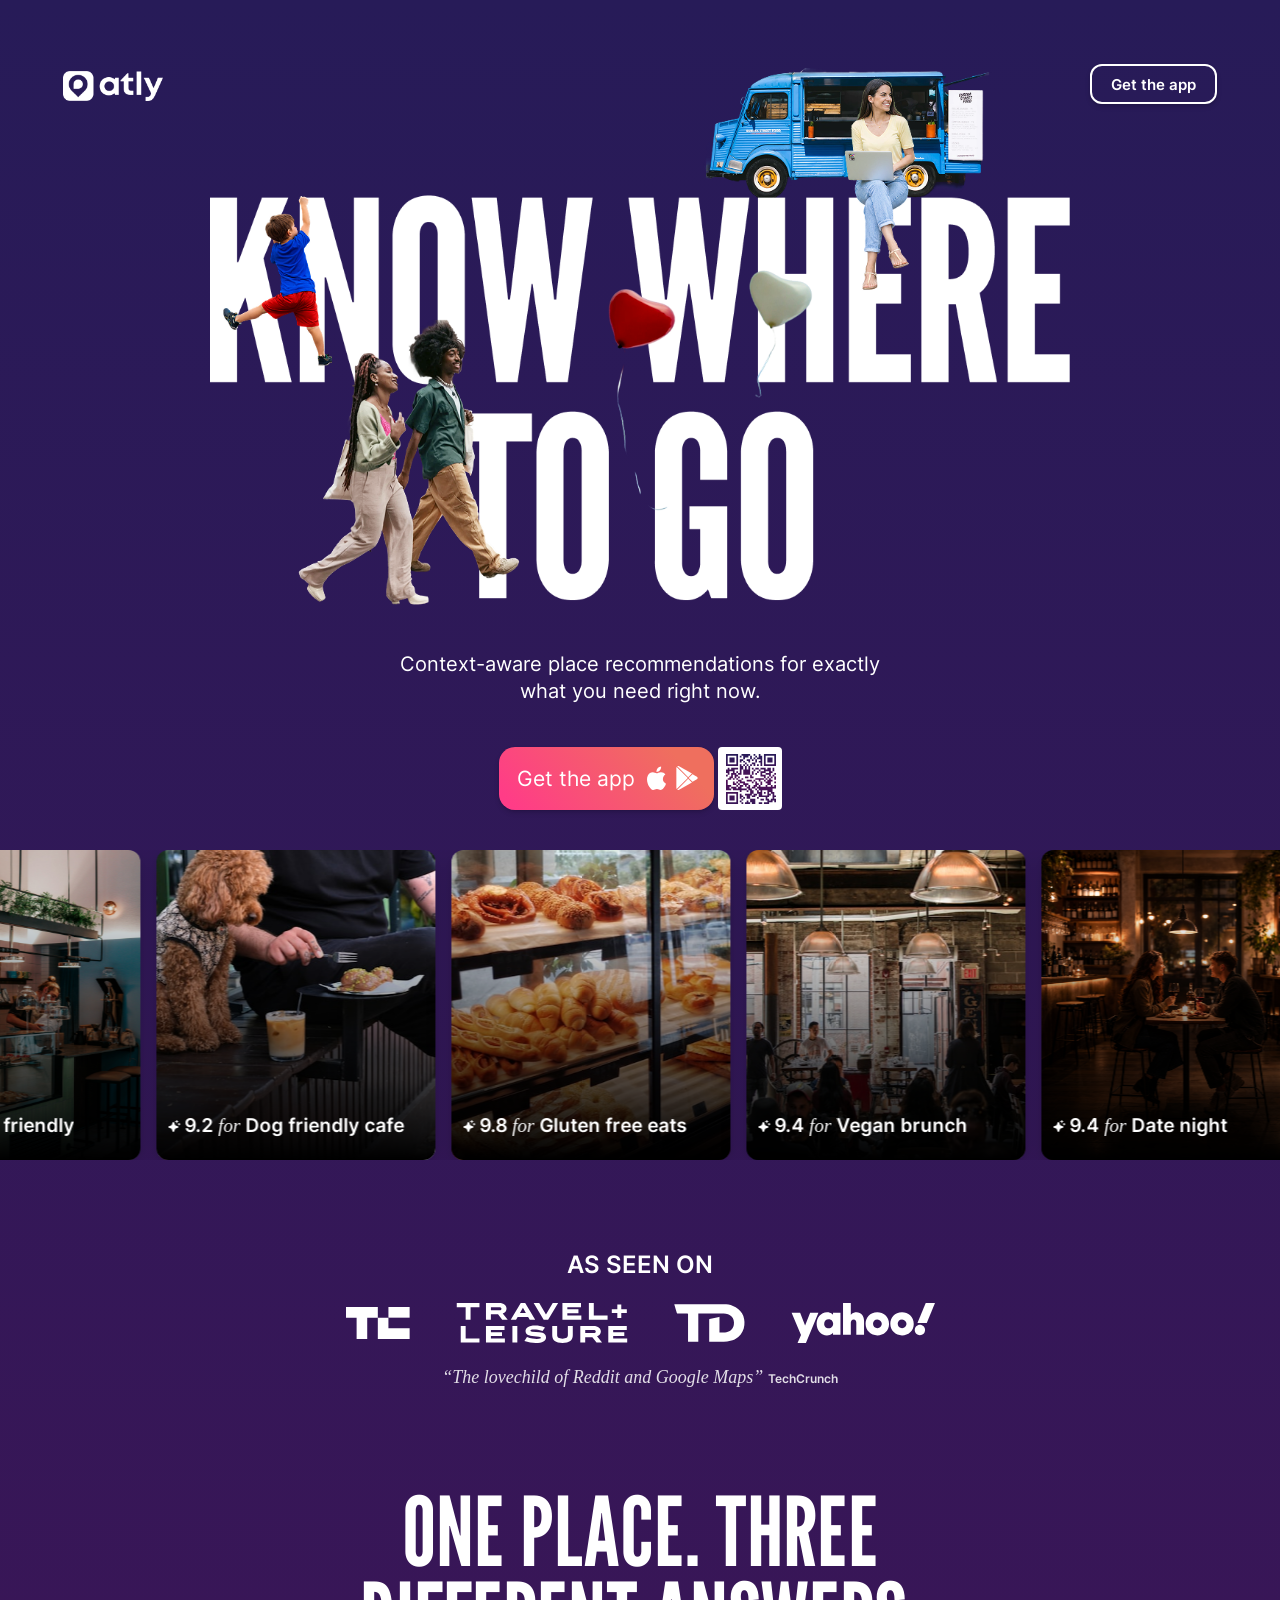
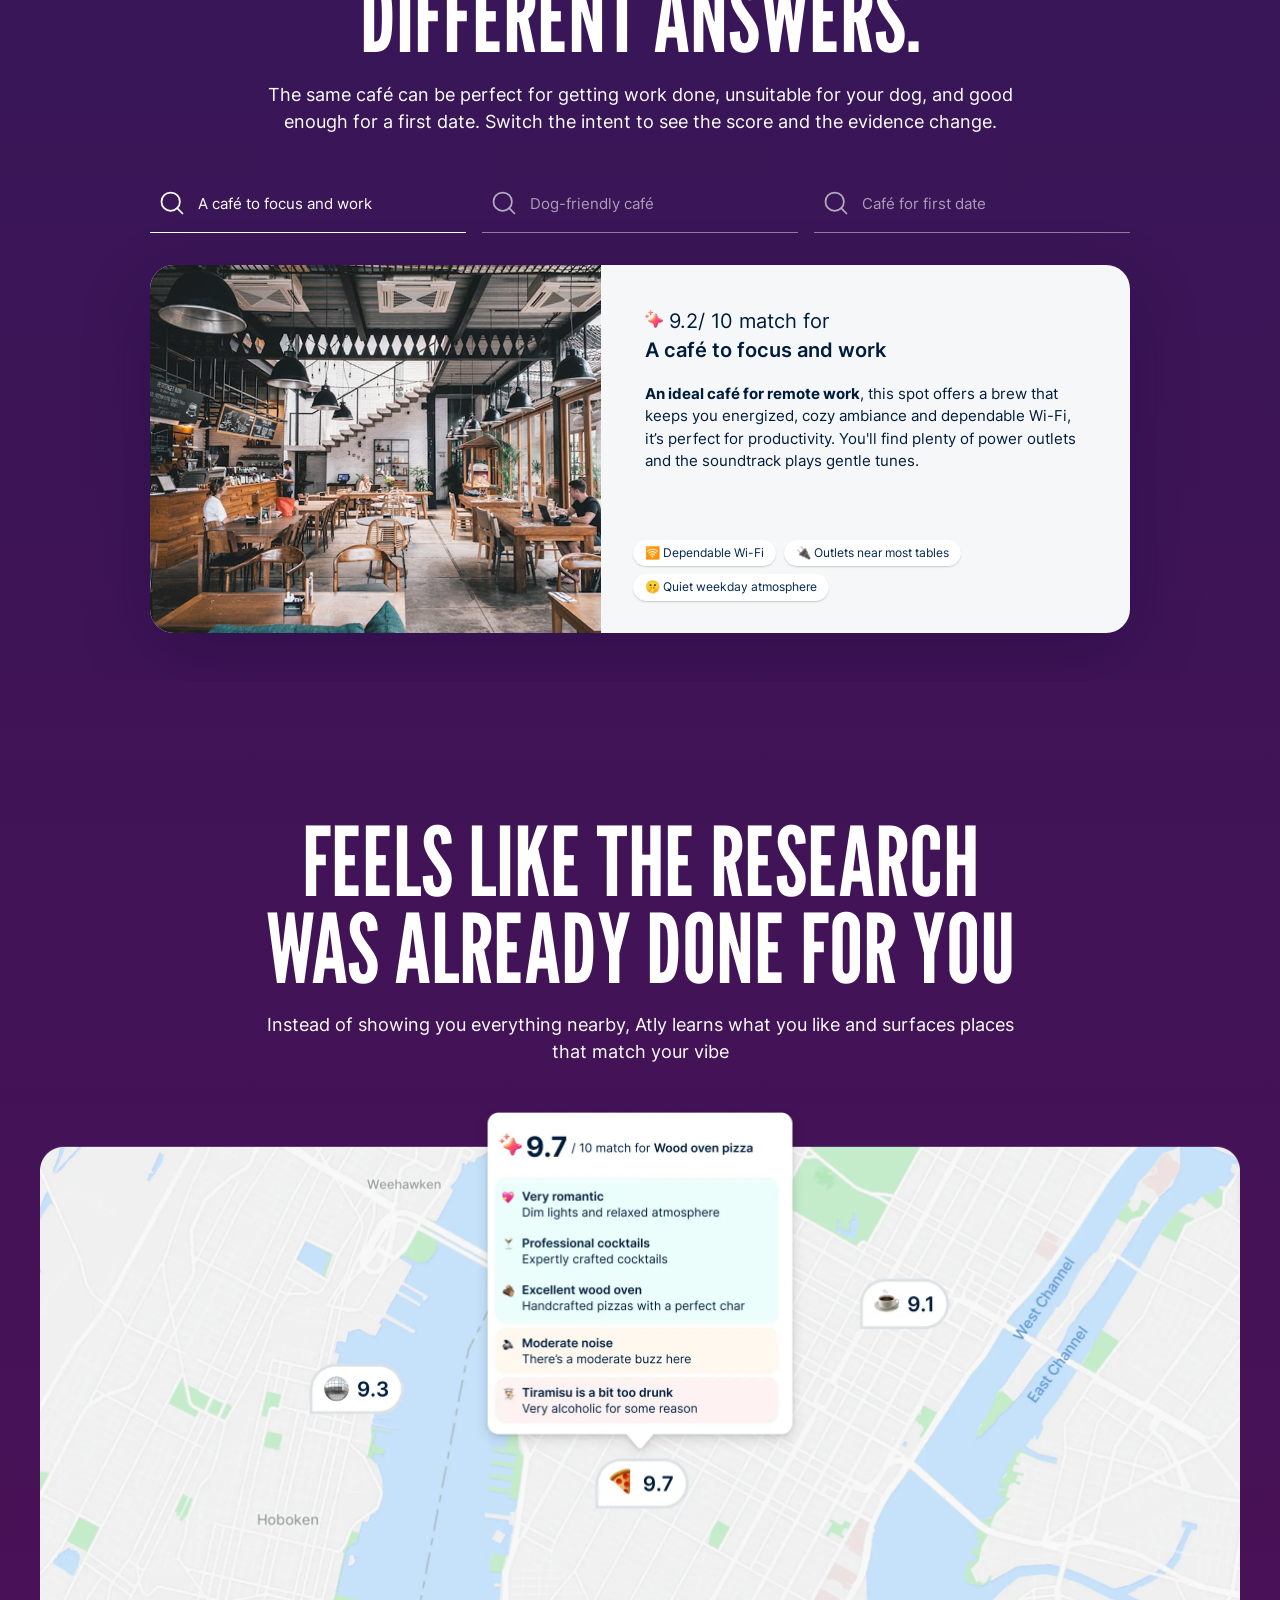
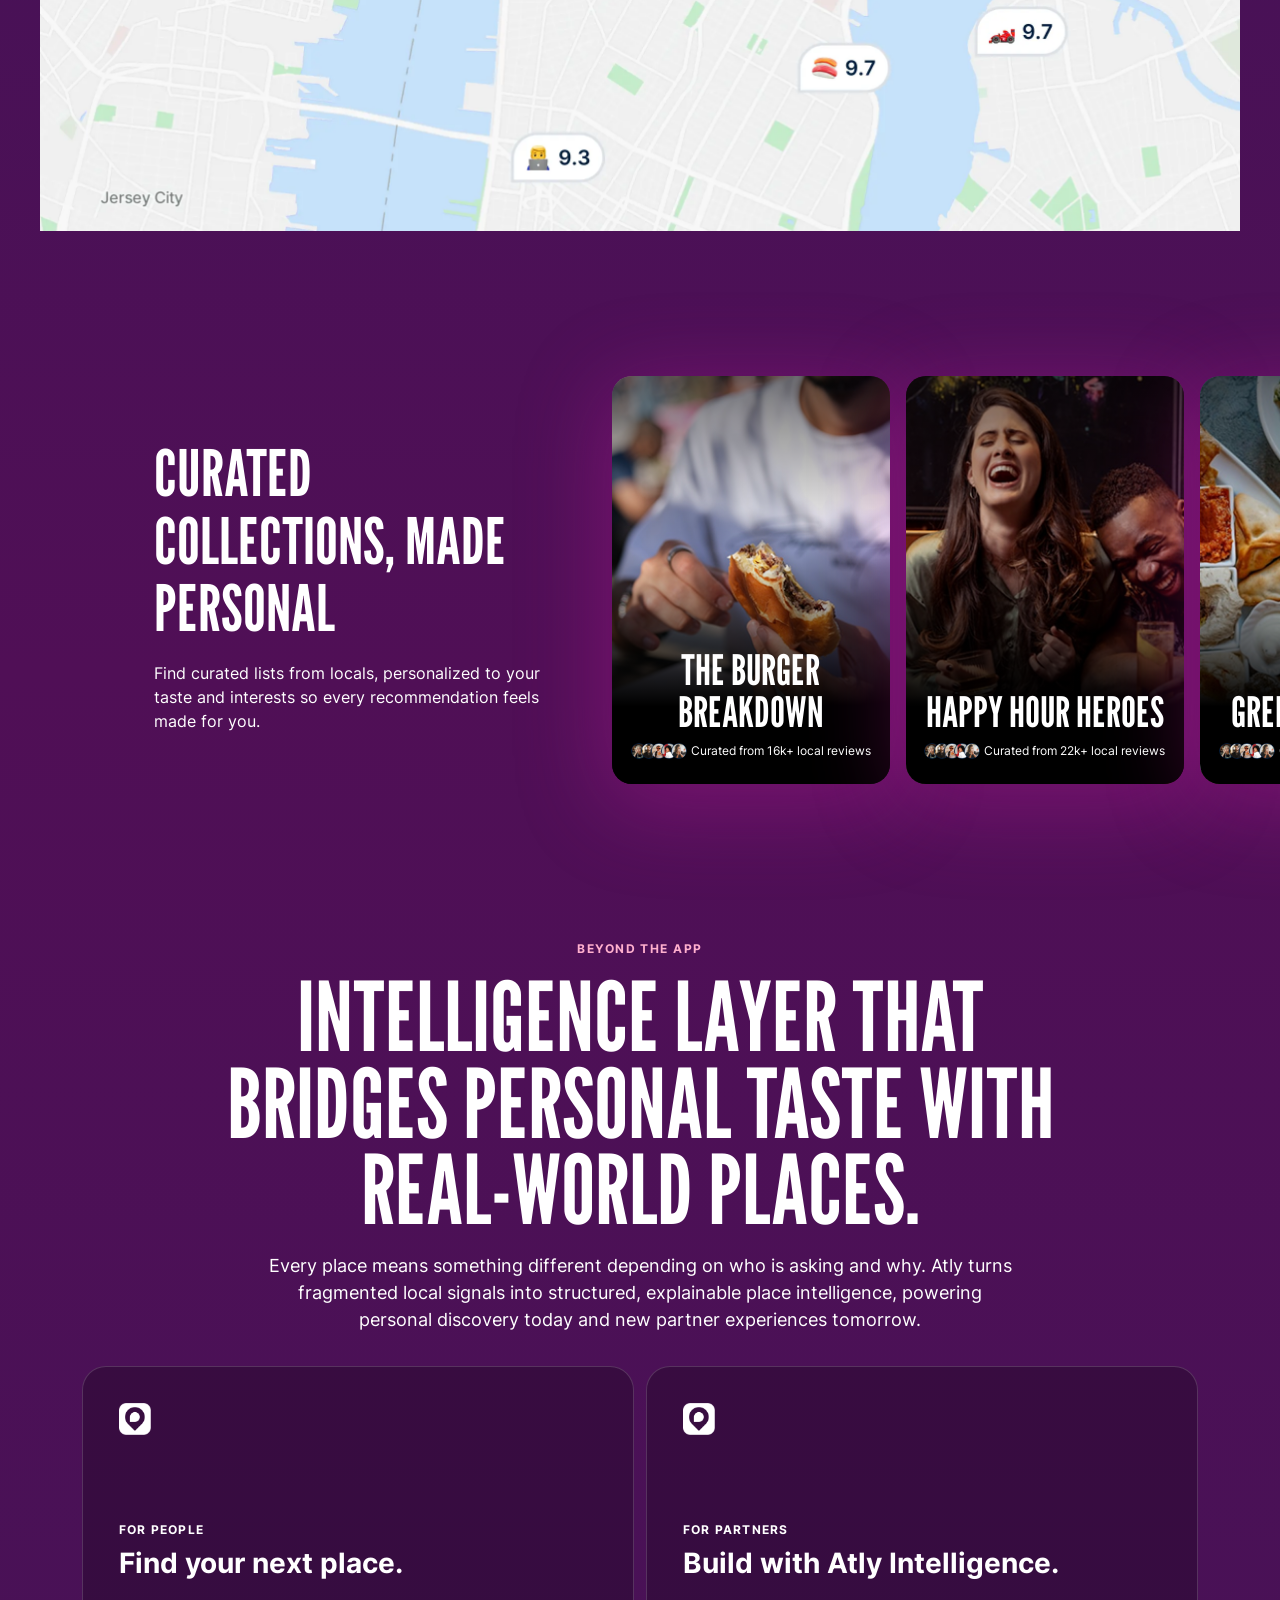
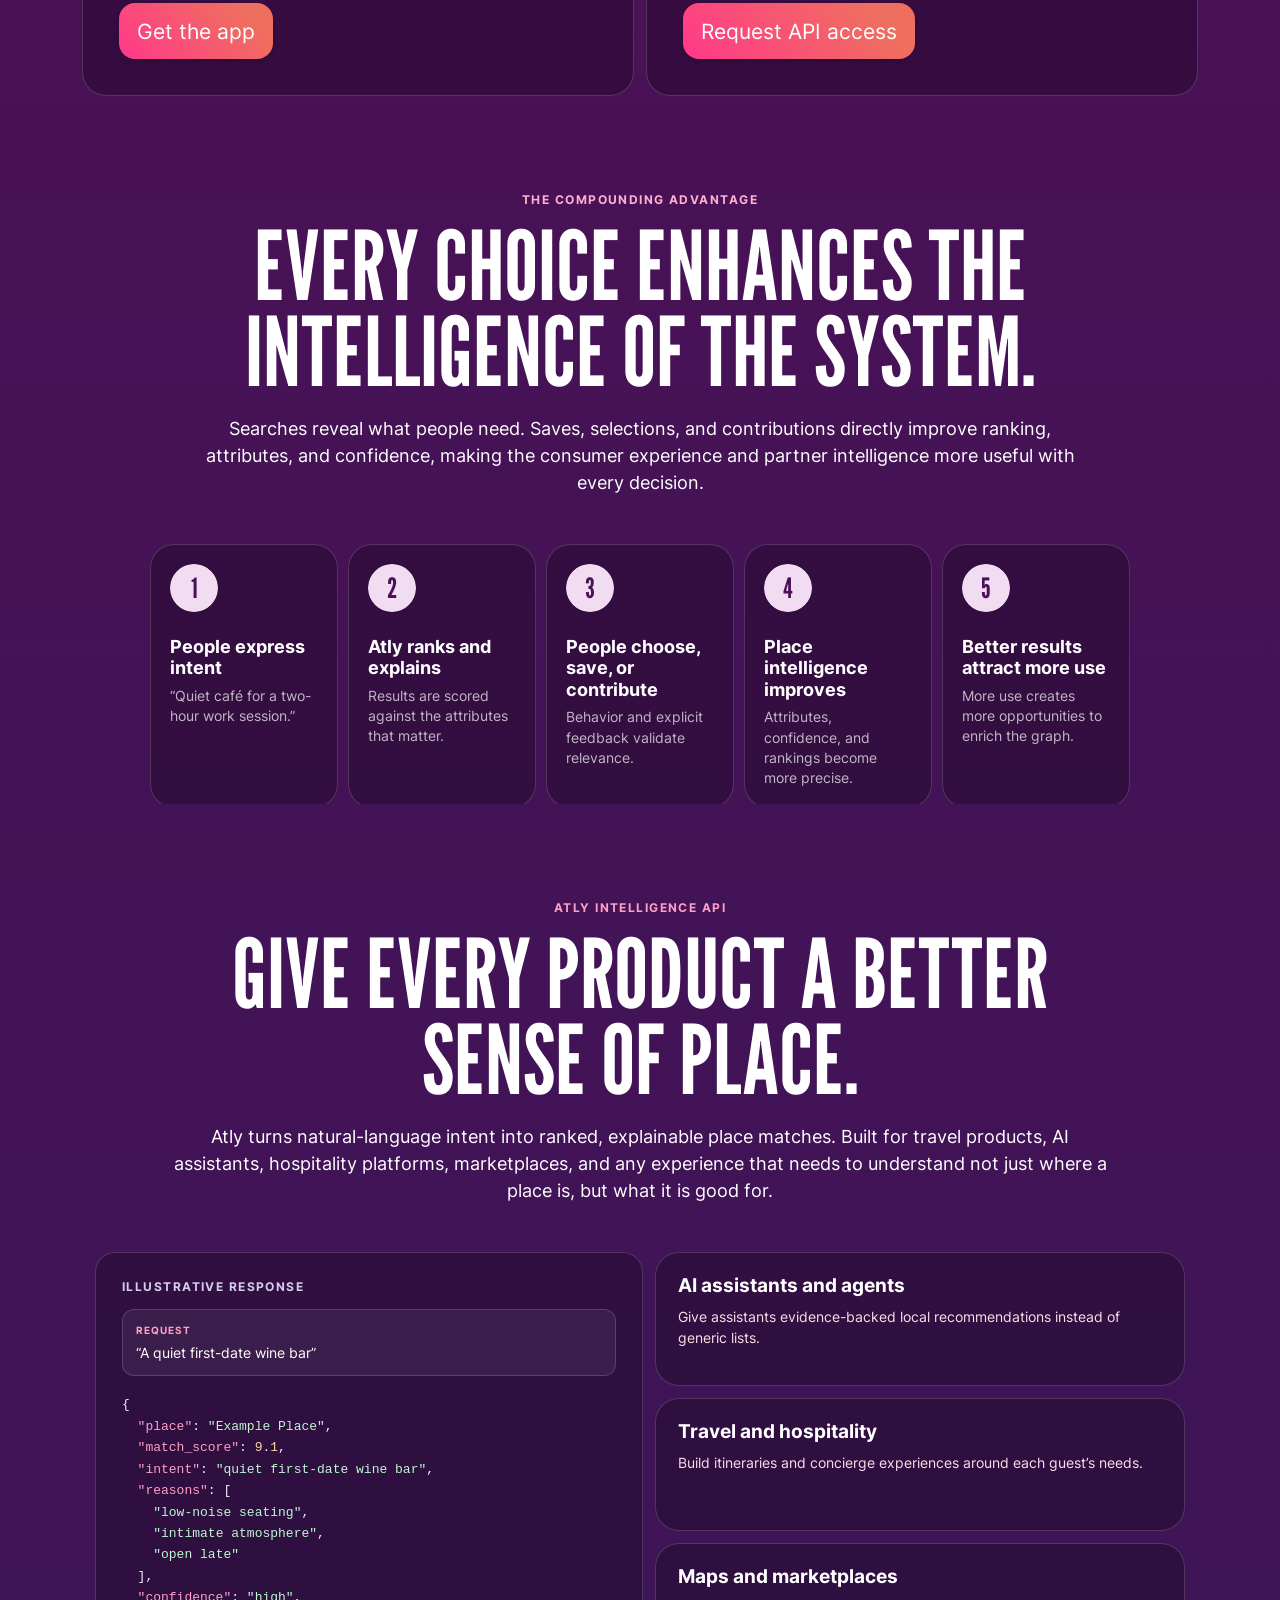
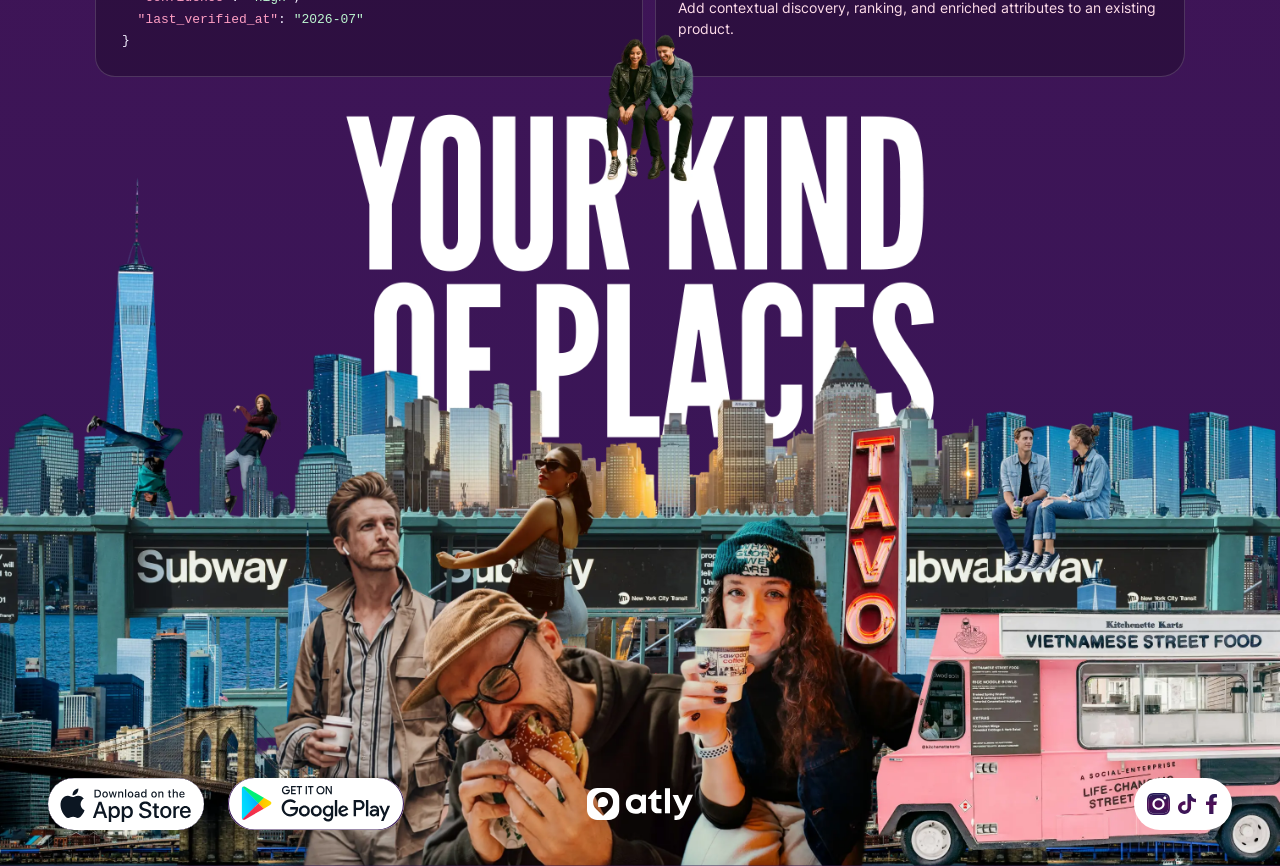
==== commit 627f56db: "Match response card outline and fix copy" ====
--- a/marketing-site/Atly-Landing-V4.1/index.html
+++ b/marketing-site/Atly-Landing-V4.1/index.html
@@ -2832,6 +2832,7 @@
       grid-row: 2;
       height: 425px;
       padding: 26px;
+      border: 1px solid rgb(255 255 255 / 16%);
       background: rgb(0 0 0 / 25%);
       box-shadow: none;
     }
@@ -3764,7 +3765,7 @@
         gap: 14px;
         margin: 32px auto 0;
         padding: 18px;
-        border: 1px solid rgba(255, 255, 255, 0.12);
+        border: 1px solid rgb(255 255 255 / 16%);
         border-radius: 14px;
         background: rgb(0 0 0 / 25%);
         overflow: hidden;
@@ -4139,8 +4140,8 @@
         Feels like the research was already done for you
       </h2>
       <p class="lp-section-copy">
-        <span class="copy--desktop">Instead of showing you everything nearby, Atly learns what you like and surfaces places that match you vibe</span>
-        <span class="copy--mobile">Instead of showing you everything nearby, Atly learns what you like and surfaces places that match you vibe</span>
+        <span class="copy--desktop">Instead of showing you everything nearby, Atly learns what you like and surfaces places that match your vibe</span>
+        <span class="copy--mobile">Instead of showing you everything nearby, Atly learns what you like and surfaces places that match your vibe</span>
       </p>
 
       <picture class="research-map-2026">
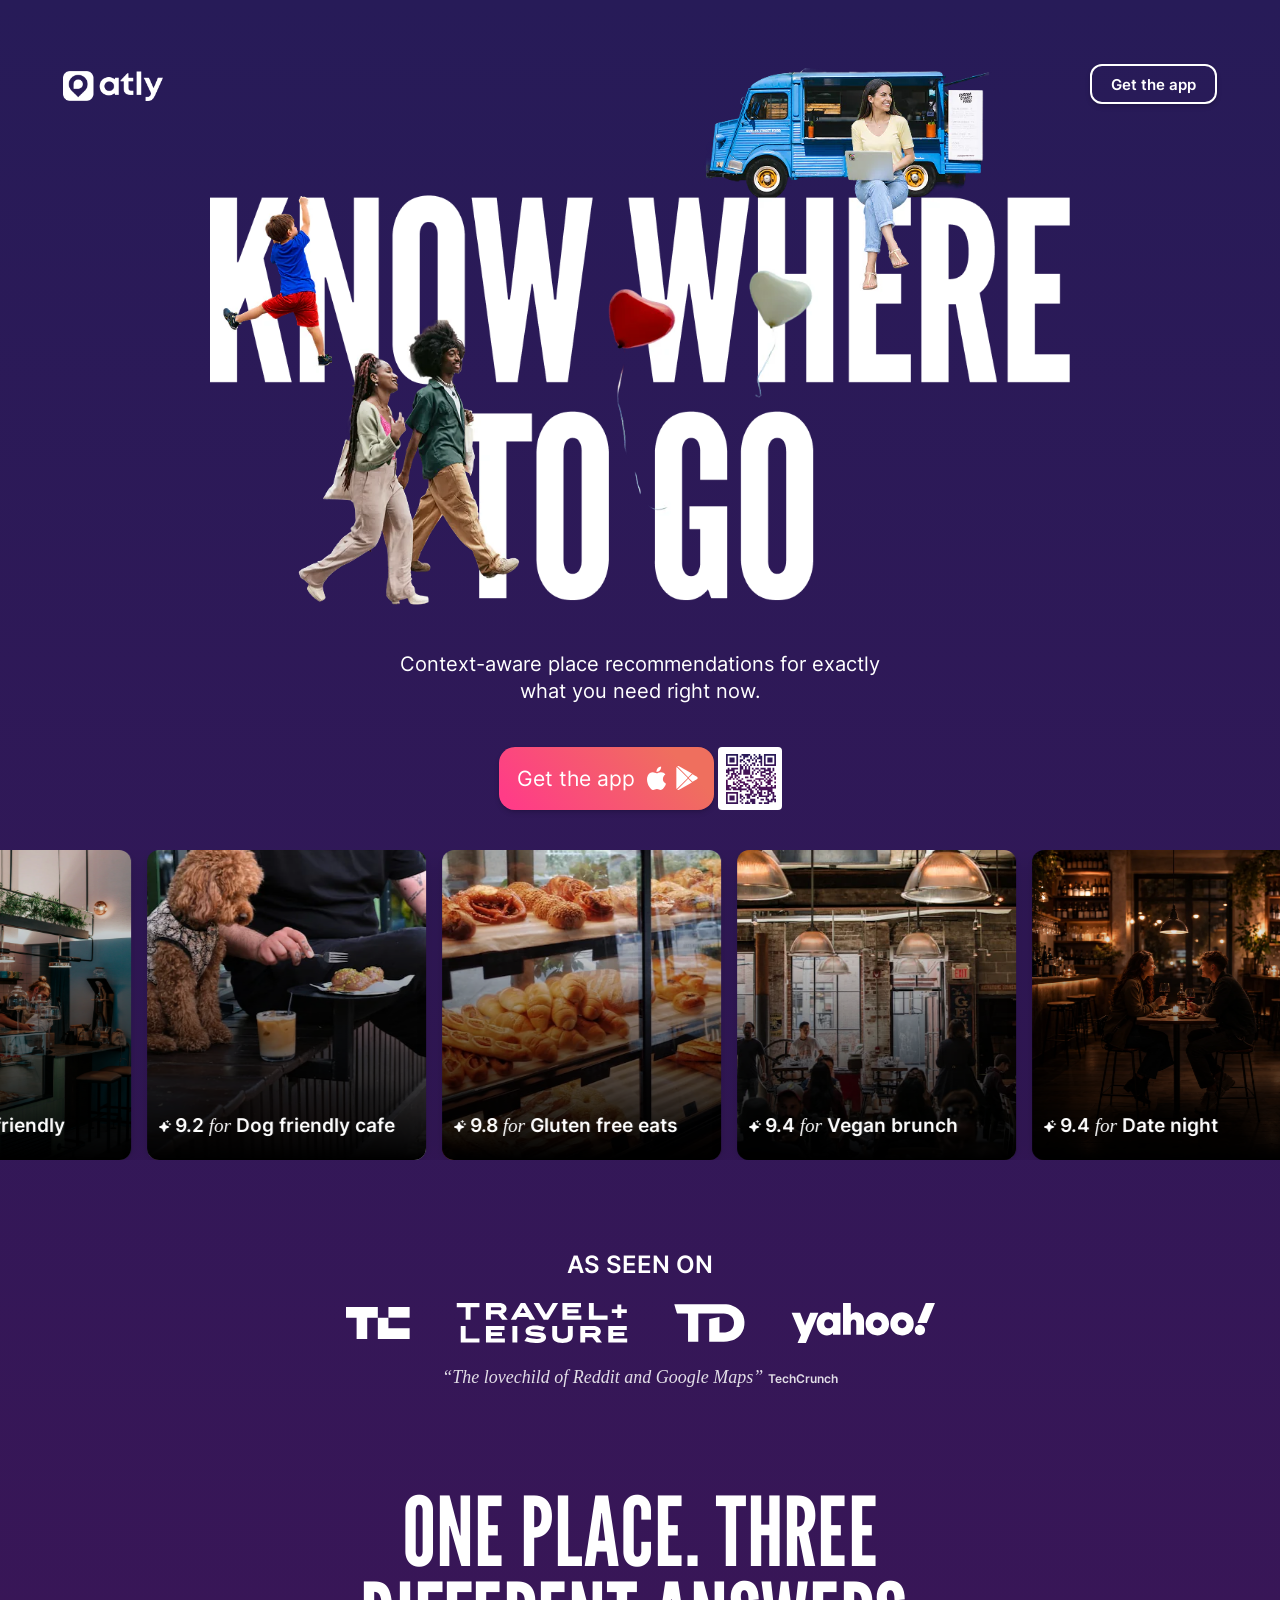
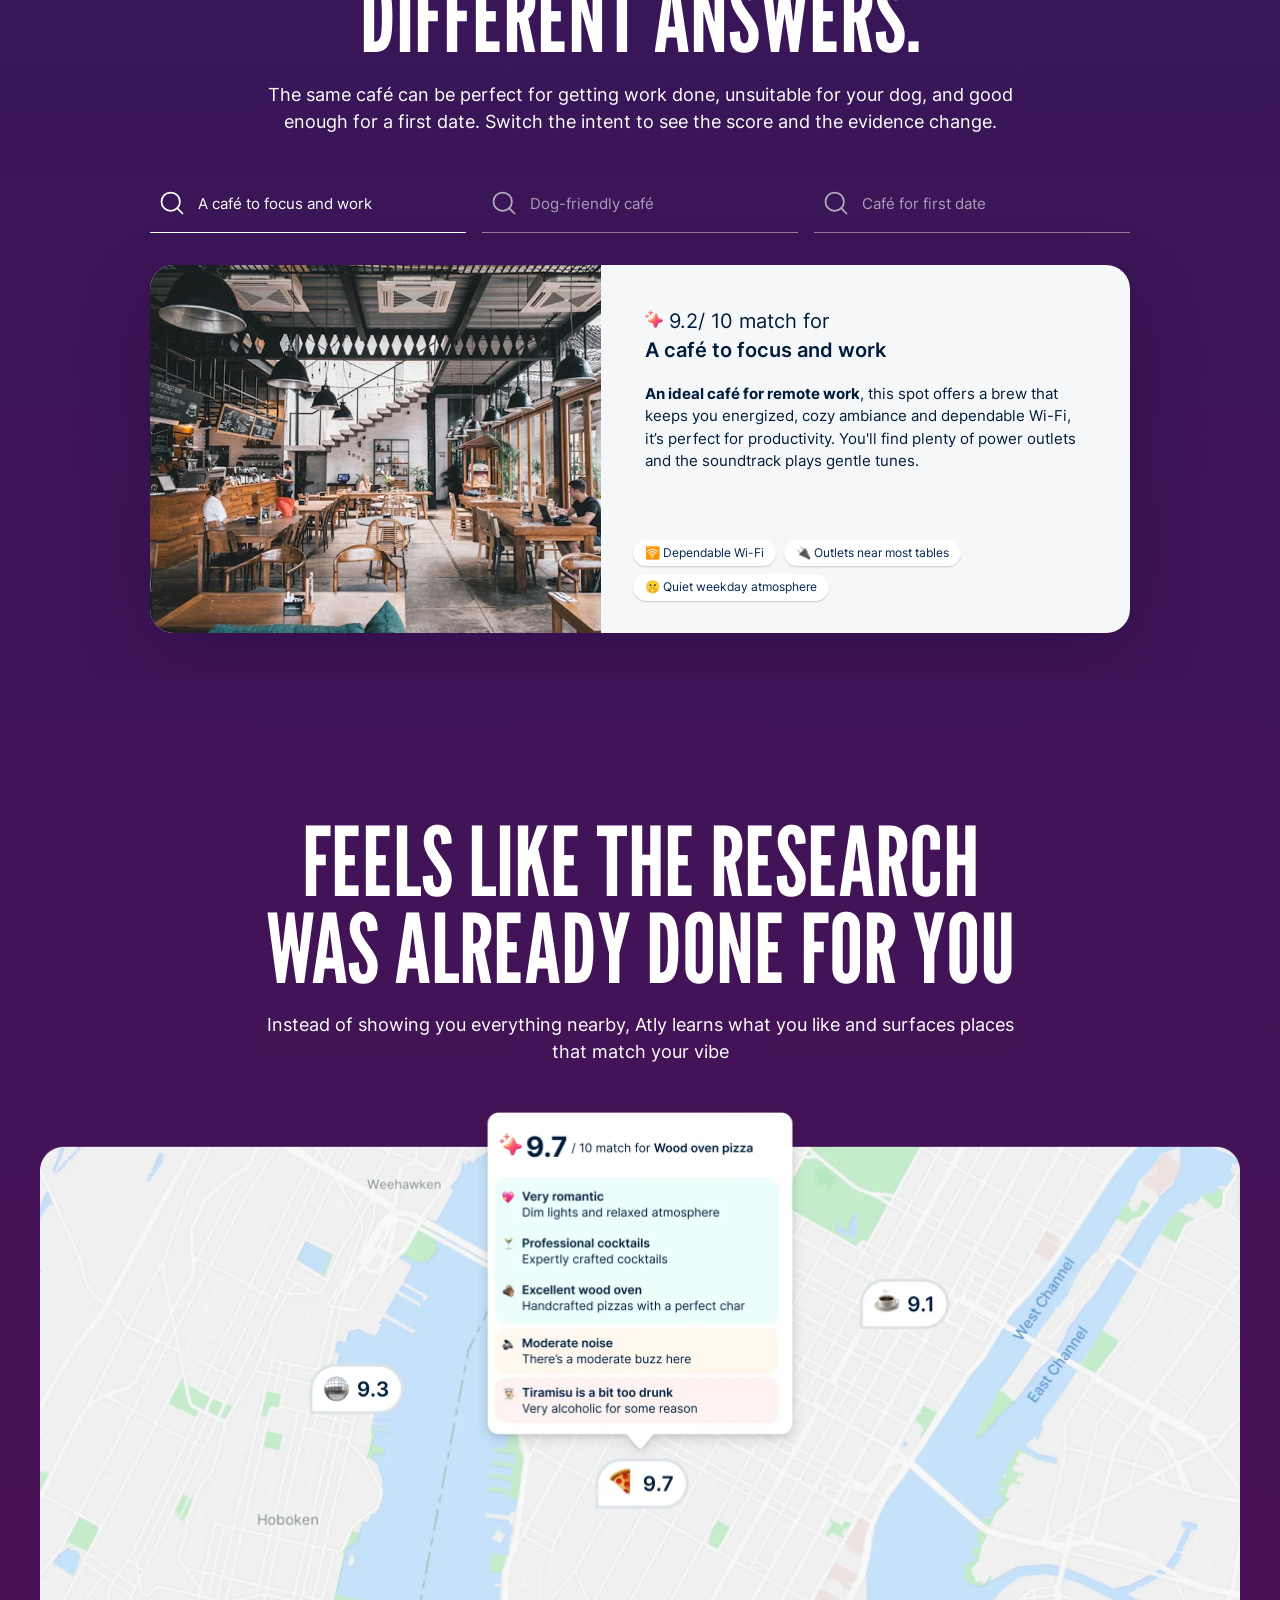
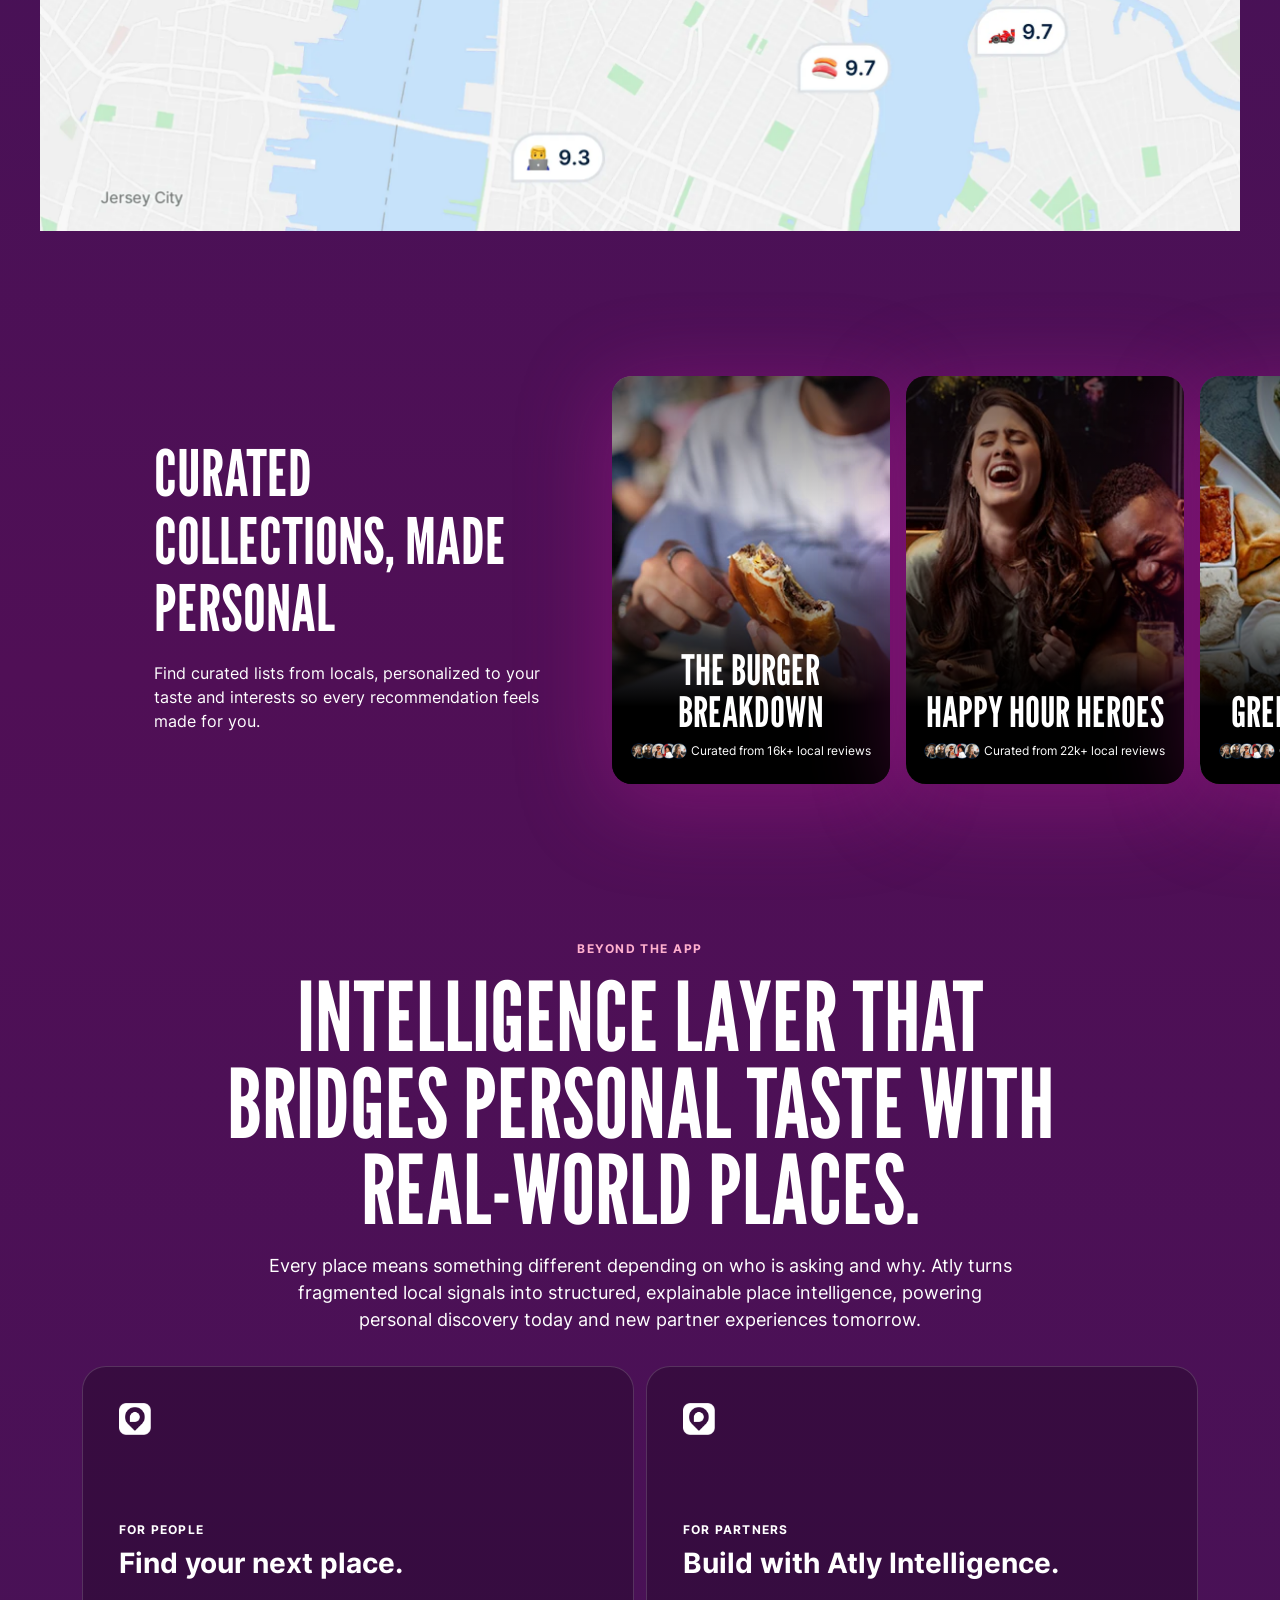
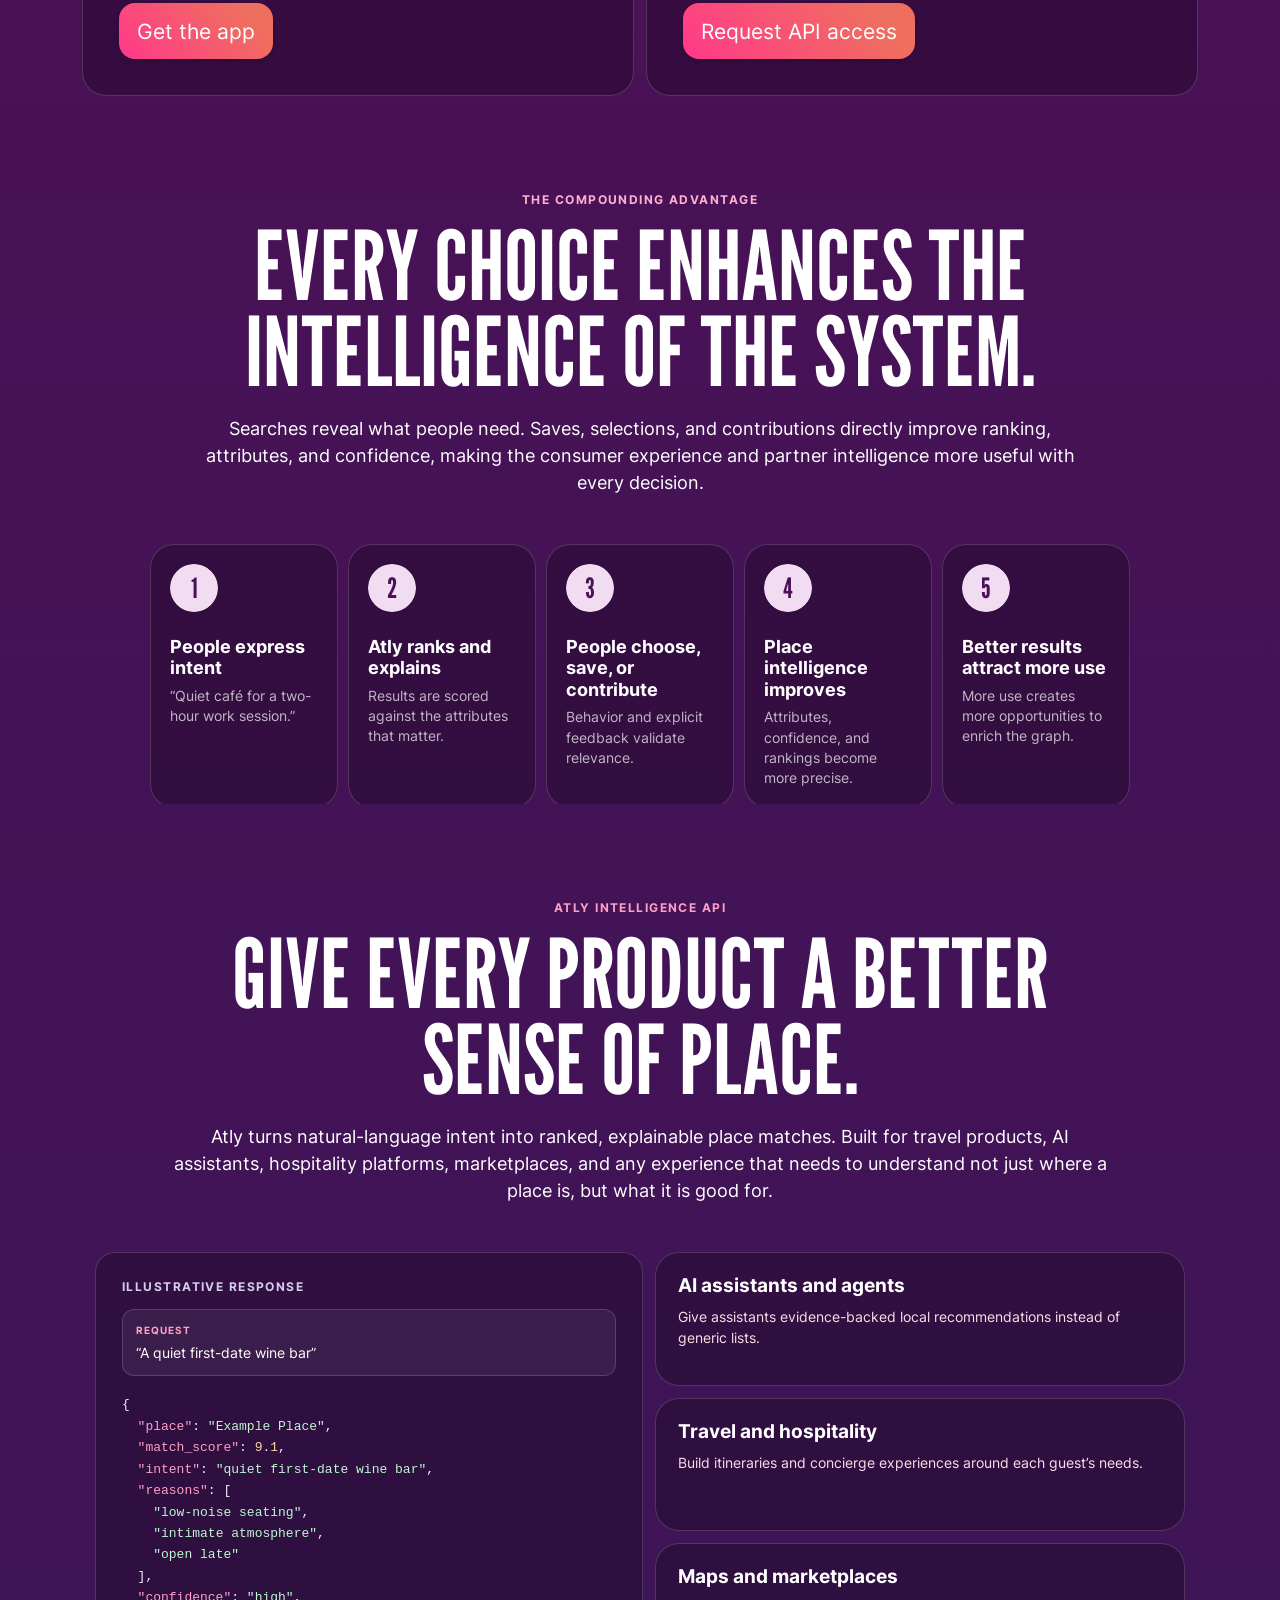
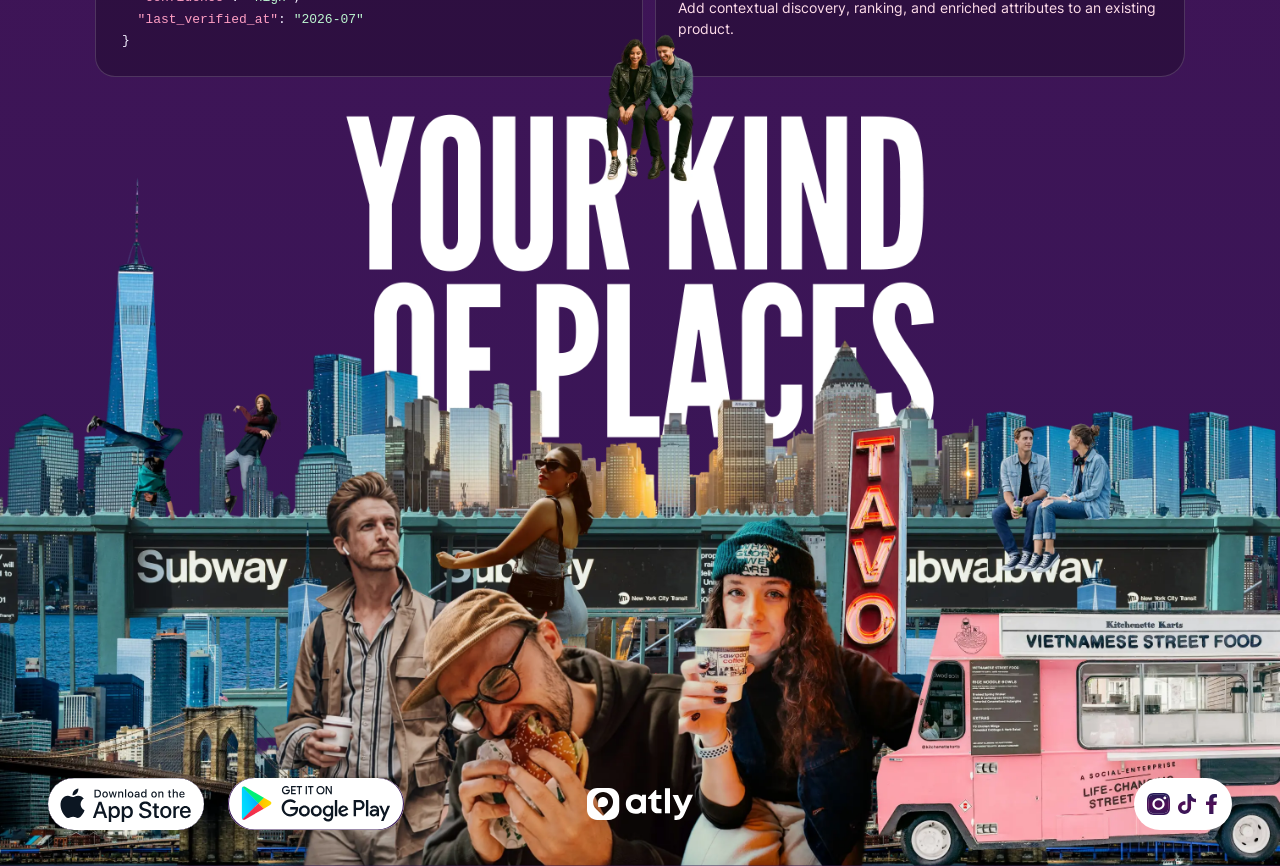
==== commit c32c86d7: "Convert V4.1 page imagery to WebP" ====
--- a/marketing-site/Atly-Landing-V4.1/index.html
+++ b/marketing-site/Atly-Landing-V4.1/index.html
@@ -2899,7 +2899,7 @@
       width: 32px;
       height: 32px;
       overflow: hidden;
-      background-image: url("assets/logo-wordmark.png");
+      background-image: url("assets/logo-wordmark.webp");
       background-position: left center;
       background-repeat: no-repeat;
       background-size: auto 32px;
@@ -3924,7 +3924,7 @@
 <body class="landing-codex landing-codex-2026 landing-intelligence-2026 landing-2026-redesign">
   <header class="site-header" aria-label="Atly landing page header">
     <a class="brand" href="#top" aria-label="Atly home">
-      <img class="brand-wordmark" src="assets/logo-wordmark.png" alt="Atly">
+      <img class="brand-wordmark" src="assets/logo-wordmark.webp" alt="Atly">
     </a>
 
     <nav class="desktop-header-actions" aria-label="Primary navigation">
@@ -3954,7 +3954,7 @@
     <section class="lp-hero" aria-labelledby="hero-title">
       <h1 id="hero-title" class="sr-only">Know where to go</h1>
       <div class="lp-hero__art" aria-hidden="true">
-        <img src="Images/Heroimage.png" alt="">
+        <img src="Images/Heroimage.webp" alt="">
       </div>
 
       <p class="lp-hero__copy">
@@ -3993,7 +3993,7 @@
           </button>
         </div>
         <article class="hero-query-result" aria-live="polite">
-          <img data-query-image src="Images/2.png" alt="Bright café interior">
+          <img data-query-image src="Images/2.webp" alt="Bright café interior">
           <div>
             <div class="hero-query-result__topline">
               <span class="hero-query-result__place" data-query-place>Monday Coffee</span>
@@ -4034,7 +4034,7 @@
         <div class="score-marquee__track" data-hero-track data-marquee-mode="css">
           <div class="score-marquee__group" data-marquee-group>
             <article class="place-card">
-              <img src="Images/HeroRailWork.jpeg" alt="Bright cafe interior with a pastry counter">
+              <img src="Images/HeroRailWork.webp" alt="Bright cafe interior with a pastry counter">
               <p class="place-card__score">
                 <img src="assets/figma/icon-sparkle.svg" alt="" aria-hidden="true">
                 <span>9.7 <em>for</em> Work friendly</span>
@@ -4042,7 +4042,7 @@
             </article>
 
             <article class="place-card place-card--dog">
-              <img src="Images/HeroRailDog.jpeg" alt="Dog beside a cafe table">
+              <img src="Images/HeroRailDog.webp" alt="Dog beside a cafe table">
               <p class="place-card__score">
                 <img src="assets/figma/icon-sparkle.svg" alt="" aria-hidden="true">
                 <span>9.2 <em>for</em> Dog friendly cafe</span>
@@ -4050,7 +4050,7 @@
             </article>
 
             <article class="place-card">
-              <img src="Images/HeroRailGlutenFree.jpeg" alt="Bakery display case with pastries">
+              <img src="Images/HeroRailGlutenFree.webp" alt="Bakery display case with pastries">
               <p class="place-card__score">
                 <img src="assets/figma/icon-sparkle.svg" alt="" aria-hidden="true">
                 <span>9.8 <em>for</em> Gluten free eats</span>
@@ -4058,7 +4058,7 @@
             </article>
 
             <article class="place-card">
-              <img src="Images/HeroRailVegan.jpeg" alt="Cafe tables with tall windows">
+              <img src="Images/HeroRailVegan.webp" alt="Cafe tables with tall windows">
               <p class="place-card__score">
                 <img src="assets/figma/icon-sparkle.svg" alt="" aria-hidden="true">
                 <span>9.4 <em>for</em> Vegan brunch</span>
@@ -4066,7 +4066,7 @@
             </article>
 
             <article class="place-card">
-              <img src="Images/HeroRailDateNight.png" alt="Candlelit restaurant dining room">
+              <img src="Images/HeroRailDateNight.webp" alt="Candlelit restaurant dining room">
               <p class="place-card__score">
                 <img src="assets/figma/icon-sparkle.svg" alt="" aria-hidden="true">
                 <span>9.4 <em>for</em> Date night</span>
@@ -4074,7 +4074,7 @@
             </article>
 
             <article class="place-card">
-              <img src="Images/HeroRailWork.jpeg" alt="Bright cafe interior with a pastry counter">
+              <img src="Images/HeroRailWork.webp" alt="Bright cafe interior with a pastry counter">
               <p class="place-card__score">
                 <img src="assets/figma/icon-sparkle.svg" alt="" aria-hidden="true">
                 <span>9.7 <em>for</em> Work friendly</span>
@@ -4084,7 +4084,7 @@
 
           <div class="score-marquee__group" aria-hidden="true">
             <article class="place-card">
-              <img src="Images/HeroRailWork.jpeg" alt="">
+              <img src="Images/HeroRailWork.webp" alt="">
               <p class="place-card__score">
                 <img src="assets/figma/icon-sparkle.svg" alt="">
                 <span>9.7 <em>for</em> Work friendly</span>
@@ -4092,7 +4092,7 @@
             </article>
 
             <article class="place-card place-card--dog">
-              <img src="Images/HeroRailDog.jpeg" alt="">
+              <img src="Images/HeroRailDog.webp" alt="">
               <p class="place-card__score">
                 <img src="assets/figma/icon-sparkle.svg" alt="">
                 <span>9.2 <em>for</em> Dog friendly cafe</span>
@@ -4100,7 +4100,7 @@
             </article>
 
             <article class="place-card">
-              <img src="Images/HeroRailGlutenFree.jpeg" alt="">
+              <img src="Images/HeroRailGlutenFree.webp" alt="">
               <p class="place-card__score">
                 <img src="assets/figma/icon-sparkle.svg" alt="">
                 <span>9.8 <em>for</em> Gluten free eats</span>
@@ -4108,7 +4108,7 @@
             </article>
 
             <article class="place-card">
-              <img src="Images/HeroRailVegan.jpeg" alt="">
+              <img src="Images/HeroRailVegan.webp" alt="">
               <p class="place-card__score">
                 <img src="assets/figma/icon-sparkle.svg" alt="">
                 <span>9.4 <em>for</em> Vegan brunch</span>
@@ -4116,7 +4116,7 @@
             </article>
 
             <article class="place-card">
-              <img src="Images/HeroRailDateNight.png" alt="">
+              <img src="Images/HeroRailDateNight.webp" alt="">
               <p class="place-card__score">
                 <img src="assets/figma/icon-sparkle.svg" alt="">
                 <span>9.4 <em>for</em> Date night</span>
@@ -4124,7 +4124,7 @@
             </article>
 
             <article class="place-card">
-              <img src="Images/HeroRailWork.jpeg" alt="">
+              <img src="Images/HeroRailWork.webp" alt="">
               <p class="place-card__score">
                 <img src="assets/figma/icon-sparkle.svg" alt="">
                 <span>9.7 <em>for</em> Work friendly</span>
@@ -4145,7 +4145,7 @@
       </p>
 
       <picture class="research-map-2026">
-        <source media="(max-width: 720px)" srcset="Images/MapMobile2026.png">
+        <source media="(max-width: 720px)" srcset="Images/MapMobile2026.webp">
         <img
           class="research-map-2026__image"
           src="Images/MapDesktop2026.webp"
@@ -4181,11 +4181,11 @@
 
         <article class="context-card context-card--desktop" role="tabpanel" aria-live="polite">
           <div class="context-card__photo">
-            <img src="Images/Cafe.png" alt="Cafe interior with long tables and a pastry counter">
+            <img src="Images/Cafe.webp" alt="Cafe interior with long tables and a pastry counter">
           </div>
           <div class="context-card__body">
             <p class="context-card__score">
-              <img src="Images/Sparkle.png" alt="" aria-hidden="true">
+              <img src="Images/Sparkle.webp" alt="" aria-hidden="true">
               <strong data-context-score>9.2</strong>
               <span>/ 10 match for</span>
             </p>
@@ -4212,12 +4212,12 @@
             <div class="mobile-intent-carousel__track">
               <article class="context-card mobile-intent-carousel__slide" aria-label="1 of 3: A café to focus and work">
                 <div class="context-card__photo">
-                  <img src="Images/Cafe.png" alt="Cafe interior with long tables and a pastry counter">
+                  <img src="Images/Cafe.webp" alt="Cafe interior with long tables and a pastry counter">
                 </div>
                 <div class="context-card__body">
                   <div class="context-card__heading">
                     <p class="context-card__score">
-                      <img src="Images/Sparkle.png" alt="" aria-hidden="true">
+                      <img src="Images/Sparkle.webp" alt="" aria-hidden="true">
                       <span class="context-card__score-copy">9.2&nbsp; / 10 match for</span>
                     </p>
                     <h3>A café to focus and work</h3>
@@ -4235,12 +4235,12 @@
 
               <article class="context-card mobile-intent-carousel__slide" aria-label="2 of 3: Dog-friendly café">
                 <div class="context-card__photo">
-                  <img src="Images/Cafe.png" alt="Cafe interior with long tables and a pastry counter">
+                  <img src="Images/Cafe.webp" alt="Cafe interior with long tables and a pastry counter">
                 </div>
                 <div class="context-card__body">
                   <div class="context-card__heading">
                     <p class="context-card__score">
-                      <img src="Images/Sparkle.png" alt="" aria-hidden="true">
+                      <img src="Images/Sparkle.webp" alt="" aria-hidden="true">
                       <span class="context-card__score-copy">6.5&nbsp; / 10 match for</span>
                     </p>
                     <h3>Dog-friendly café</h3>
@@ -4258,12 +4258,12 @@
 
               <article class="context-card mobile-intent-carousel__slide" aria-label="3 of 3: A café for a first date">
                 <div class="context-card__photo">
-                  <img src="Images/Cafe.png" alt="Cafe interior with long tables and a pastry counter">
+                  <img src="Images/Cafe.webp" alt="Cafe interior with long tables and a pastry counter">
                 </div>
                 <div class="context-card__body">
                   <div class="context-card__heading">
                     <p class="context-card__score">
-                      <img src="Images/Sparkle.png" alt="" aria-hidden="true">
+                      <img src="Images/Sparkle.webp" alt="" aria-hidden="true">
                       <span class="context-card__score-copy">8.2&nbsp; / 10 match for</span>
                     </p>
                     <h3>A café for a first date</h3>
@@ -4304,45 +4304,45 @@
 
       <div class="collection-cards" aria-label="Curated collections">
         <article class="collection-card">
-          <img src="Images/Atly%20-FS1.png" alt="Burger being eaten outside">
+          <img src="Images/Atly%20-FS1.webp" alt="Burger being eaten outside">
           <h3 class="collection-card__title">THE Burger breakdown</h3>
           <div class="collection-card__proof">
             <span class="avatar-stack" aria-hidden="true">
-              <img src="assets/figma/avatar-1.png" alt="">
-              <img src="assets/figma/avatar-2.png" alt="">
-              <img src="assets/figma/avatar-3.png" alt="">
-              <img src="assets/figma/avatar-4.png" alt="">
-              <img src="assets/figma/avatar-5.png" alt="">
+              <img src="assets/figma/avatar-1.webp" alt="">
+              <img src="assets/figma/avatar-2.webp" alt="">
+              <img src="assets/figma/avatar-3.webp" alt="">
+              <img src="assets/figma/avatar-4.webp" alt="">
+              <img src="assets/figma/avatar-5.webp" alt="">
             </span>
             <span>Curated from 16k+ local reviews</span>
           </div>
         </article>
 
         <article class="collection-card">
-          <img src="Images/Atly%20-FS2.png" alt="Friends celebrating at a bar">
+          <img src="Images/Atly%20-FS2.webp" alt="Friends celebrating at a bar">
           <h3 class="collection-card__title">Happy Hour Heroes</h3>
           <div class="collection-card__proof">
             <span class="avatar-stack" aria-hidden="true">
-              <img src="assets/figma/avatar-1.png" alt="">
-              <img src="assets/figma/avatar-2.png" alt="">
-              <img src="assets/figma/avatar-3.png" alt="">
-              <img src="assets/figma/avatar-4.png" alt="">
-              <img src="assets/figma/avatar-5.png" alt="">
+              <img src="assets/figma/avatar-1.webp" alt="">
+              <img src="assets/figma/avatar-2.webp" alt="">
+              <img src="assets/figma/avatar-3.webp" alt="">
+              <img src="assets/figma/avatar-4.webp" alt="">
+              <img src="assets/figma/avatar-5.webp" alt="">
             </span>
             <span>Curated from 22k+ local reviews</span>
           </div>
         </article>
 
         <article class="collection-card">
-          <img src="Images/Atly%20-FS3.png" alt="Fresh green salad on a table">
+          <img src="Images/Atly%20-FS3.webp" alt="Fresh green salad on a table">
           <h3 class="collection-card__title">Green Flags Only</h3>
           <div class="collection-card__proof">
             <span class="avatar-stack" aria-hidden="true">
-              <img src="assets/figma/avatar-1.png" alt="">
-              <img src="assets/figma/avatar-2.png" alt="">
-              <img src="assets/figma/avatar-3.png" alt="">
-              <img src="assets/figma/avatar-4.png" alt="">
-              <img src="assets/figma/avatar-5.png" alt="">
+              <img src="assets/figma/avatar-1.webp" alt="">
+              <img src="assets/figma/avatar-2.webp" alt="">
+              <img src="assets/figma/avatar-3.webp" alt="">
+              <img src="assets/figma/avatar-4.webp" alt="">
+              <img src="assets/figma/avatar-5.webp" alt="">
             </span>
             <span>Curated from 15k+ local reviews</span>
           </div>
@@ -4377,7 +4377,7 @@
 
       <div class="place-graph__visual">
         <article class="graph-place-card">
-          <img src="Images/Cafe.png" alt="Example Café interior">
+          <img src="Images/Cafe.webp" alt="Example Café interior">
           <div>
             <p>Example Café</p>
             <strong>Context changes the answer</strong>
@@ -4491,7 +4491,7 @@
     <section class="bottom-collage" aria-labelledby="closing-title">
       <h2 id="closing-title" class="sr-only">Your kind of places</h2>
       <picture>
-        <source media="(max-width: 720px)" srcset="Images/BottomSection3-mobile.png">
+        <source media="(max-width: 720px)" srcset="Images/BottomSection3-mobile.webp">
         <img
           class="bottom-collage__image"
           src="Images/BottomSection3-desktop.webp"
@@ -4528,6 +4528,6 @@
   </main>
 
   <script src="script.js?v=20260802-v41-manual-rails"></script>
-  <script src="landing-2026.js?v=20260801-v41-motion"></script>
+  <script src="landing-2026.js?v=20260802-v41-webp"></script>
 </body>
 </html>
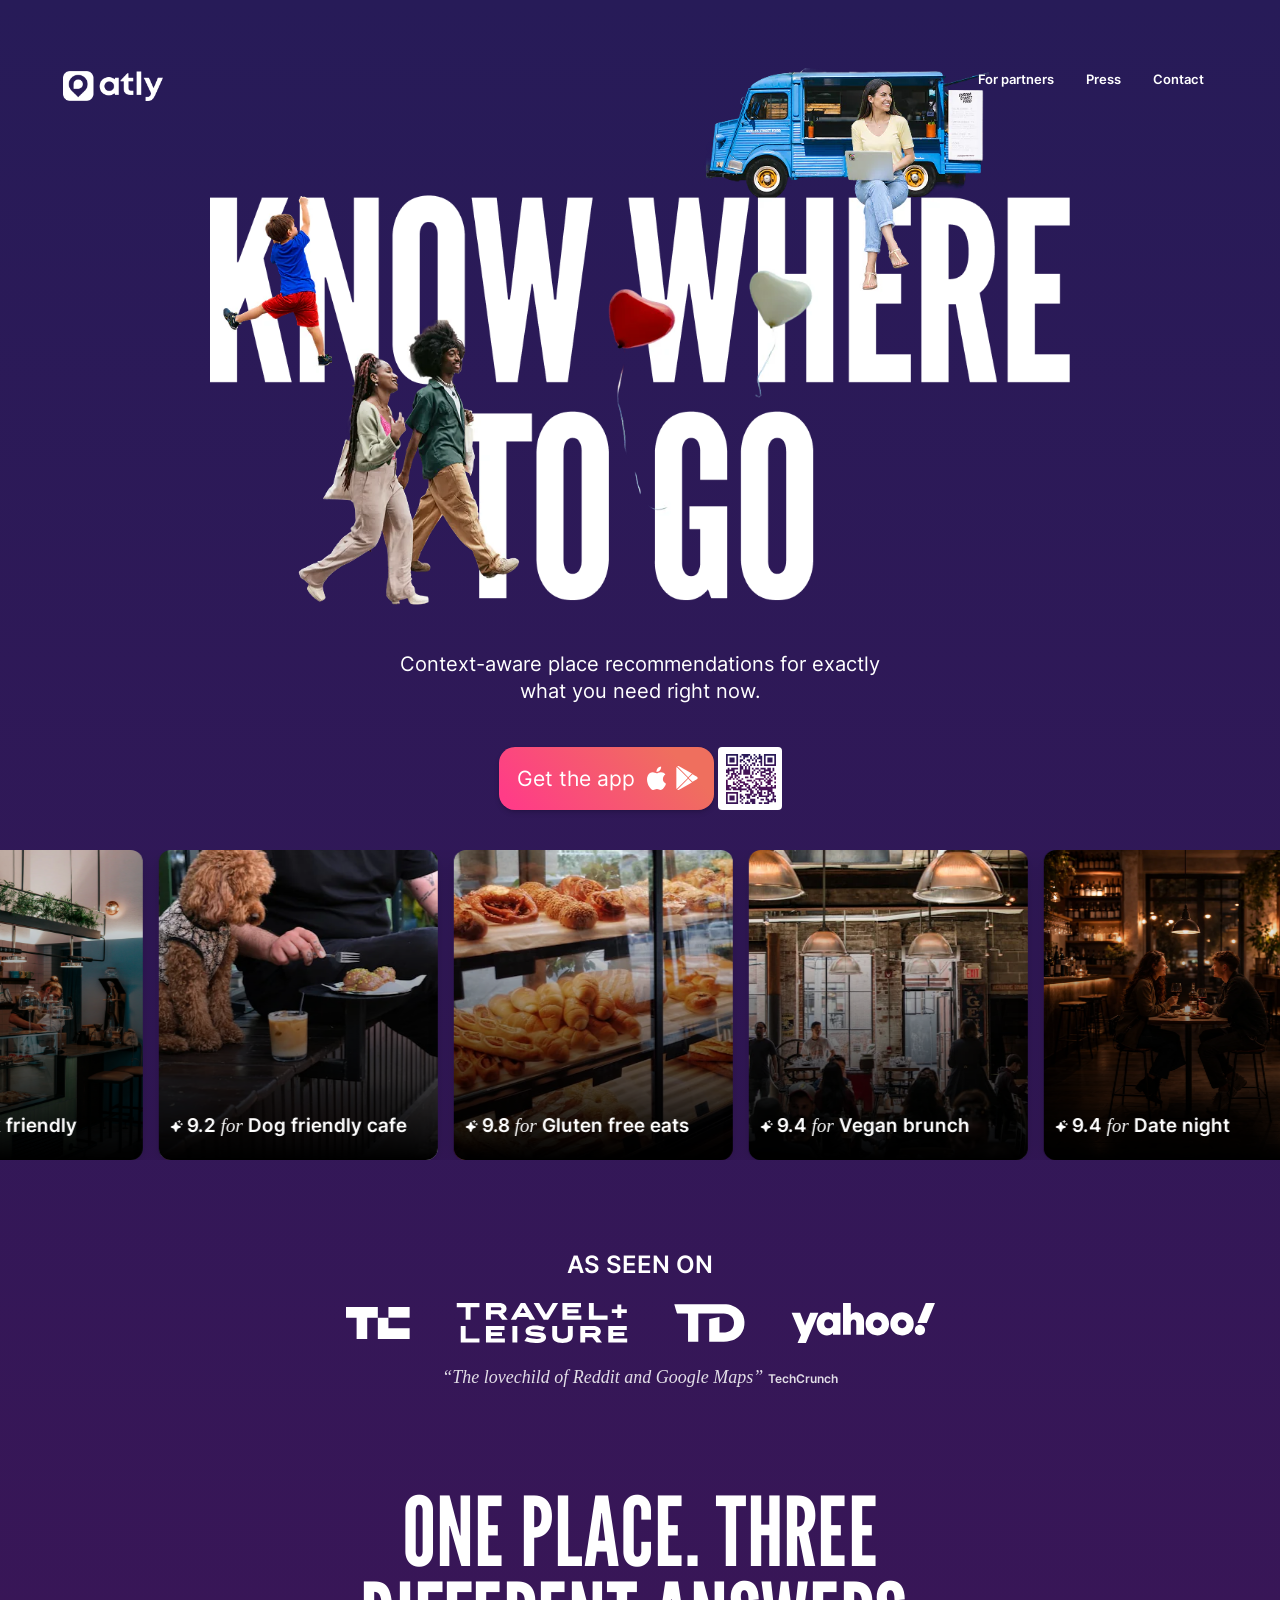
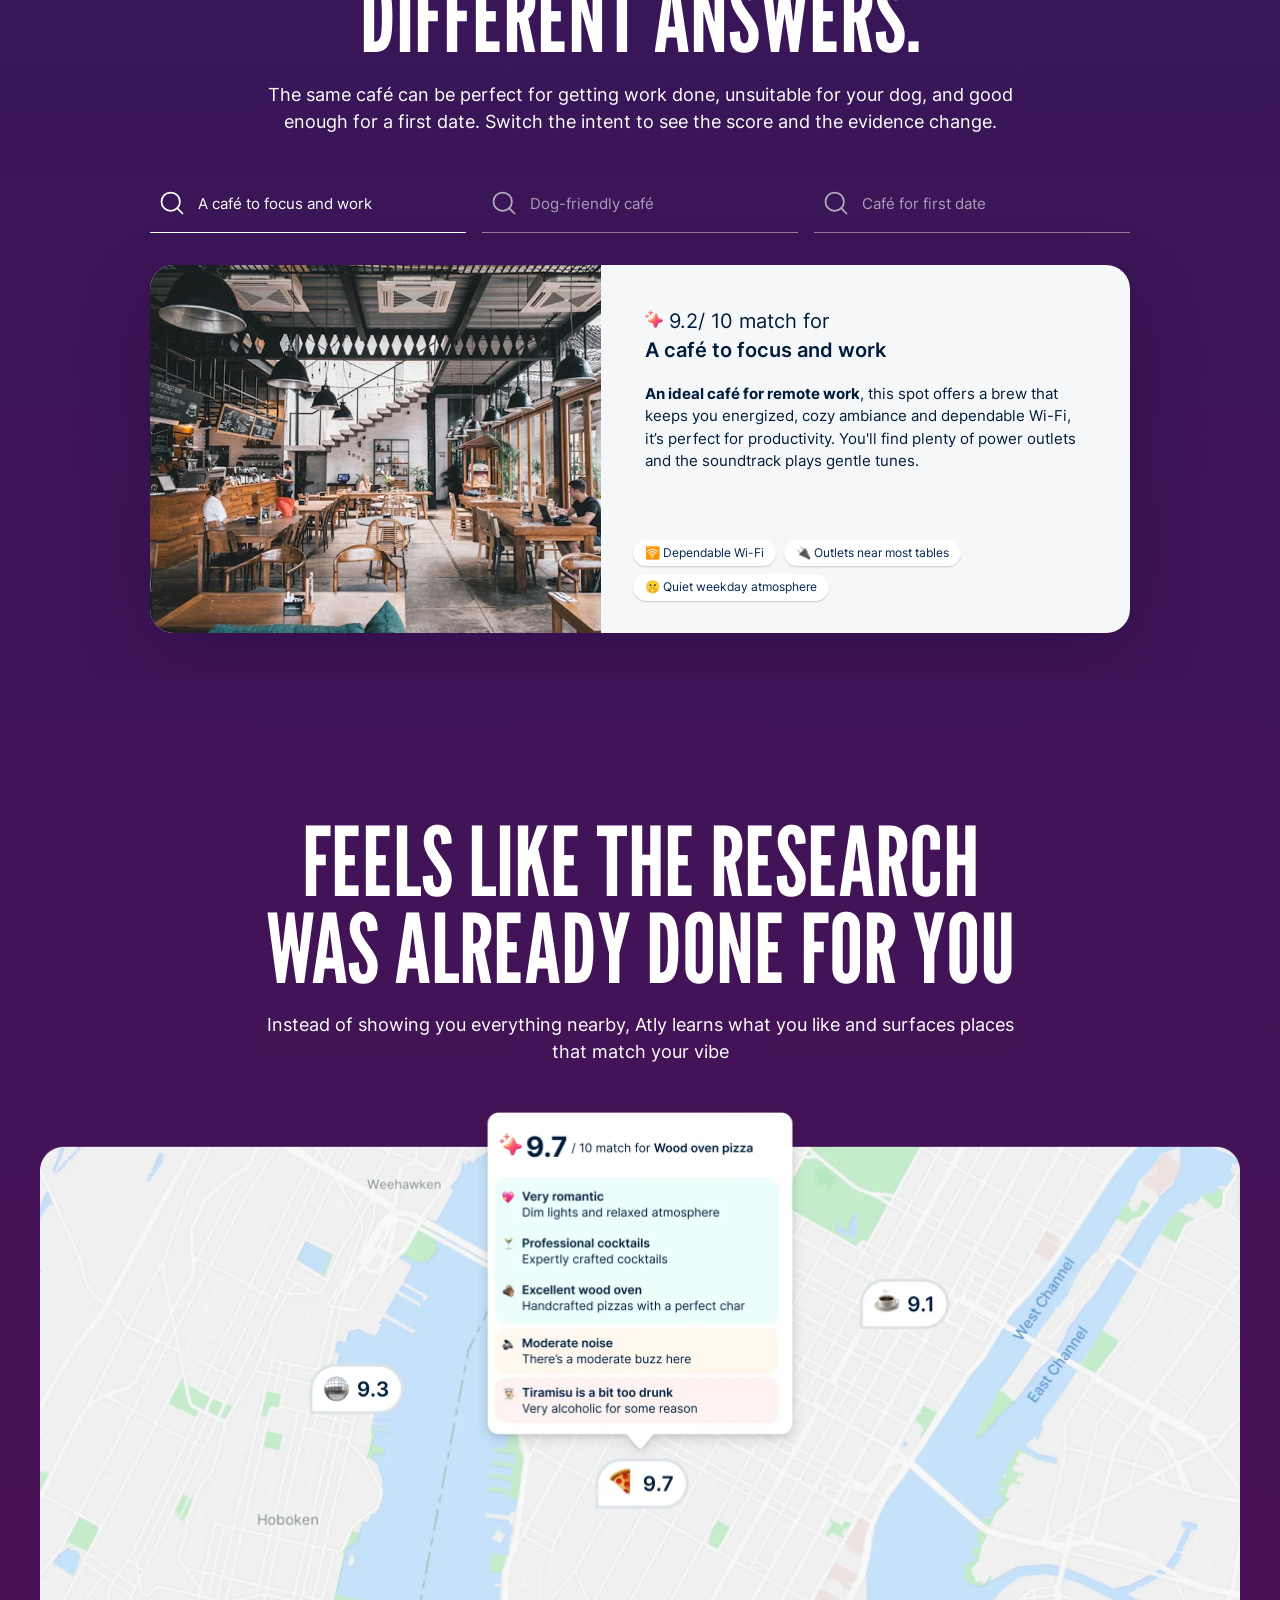
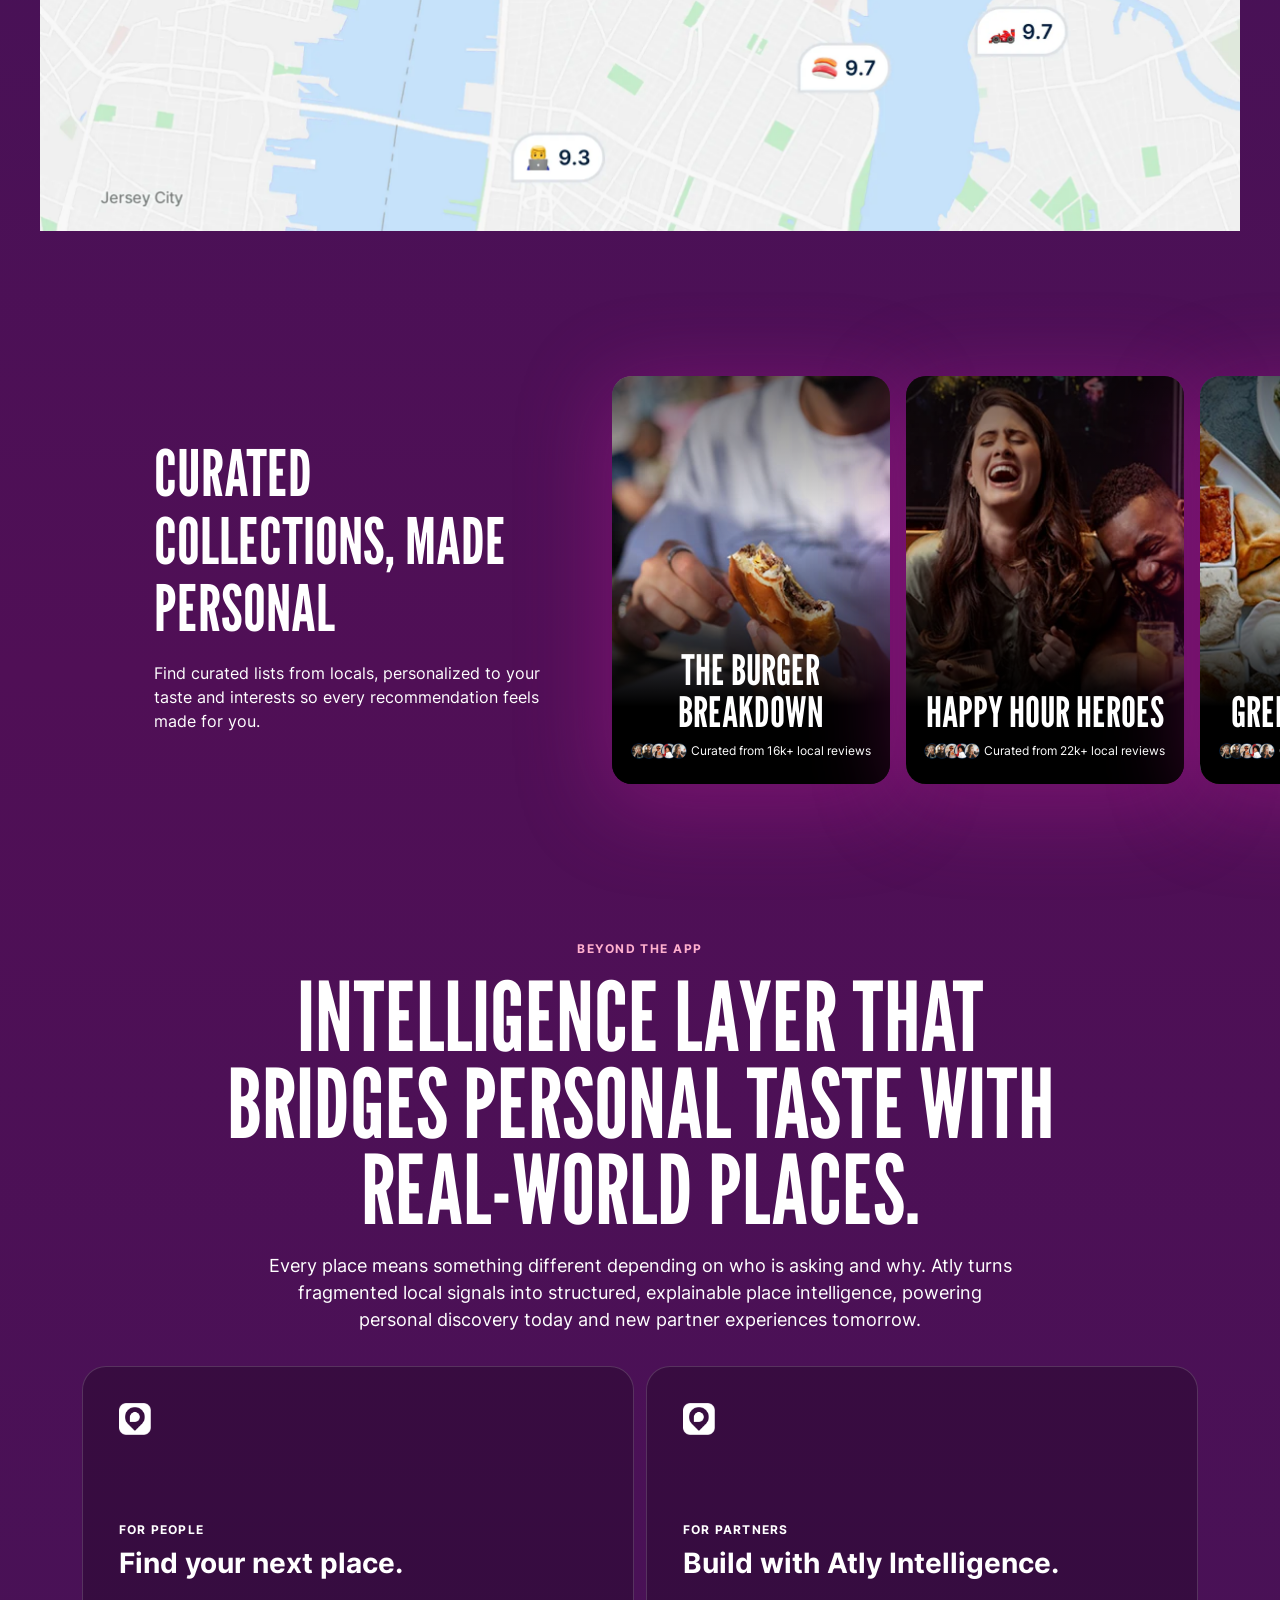
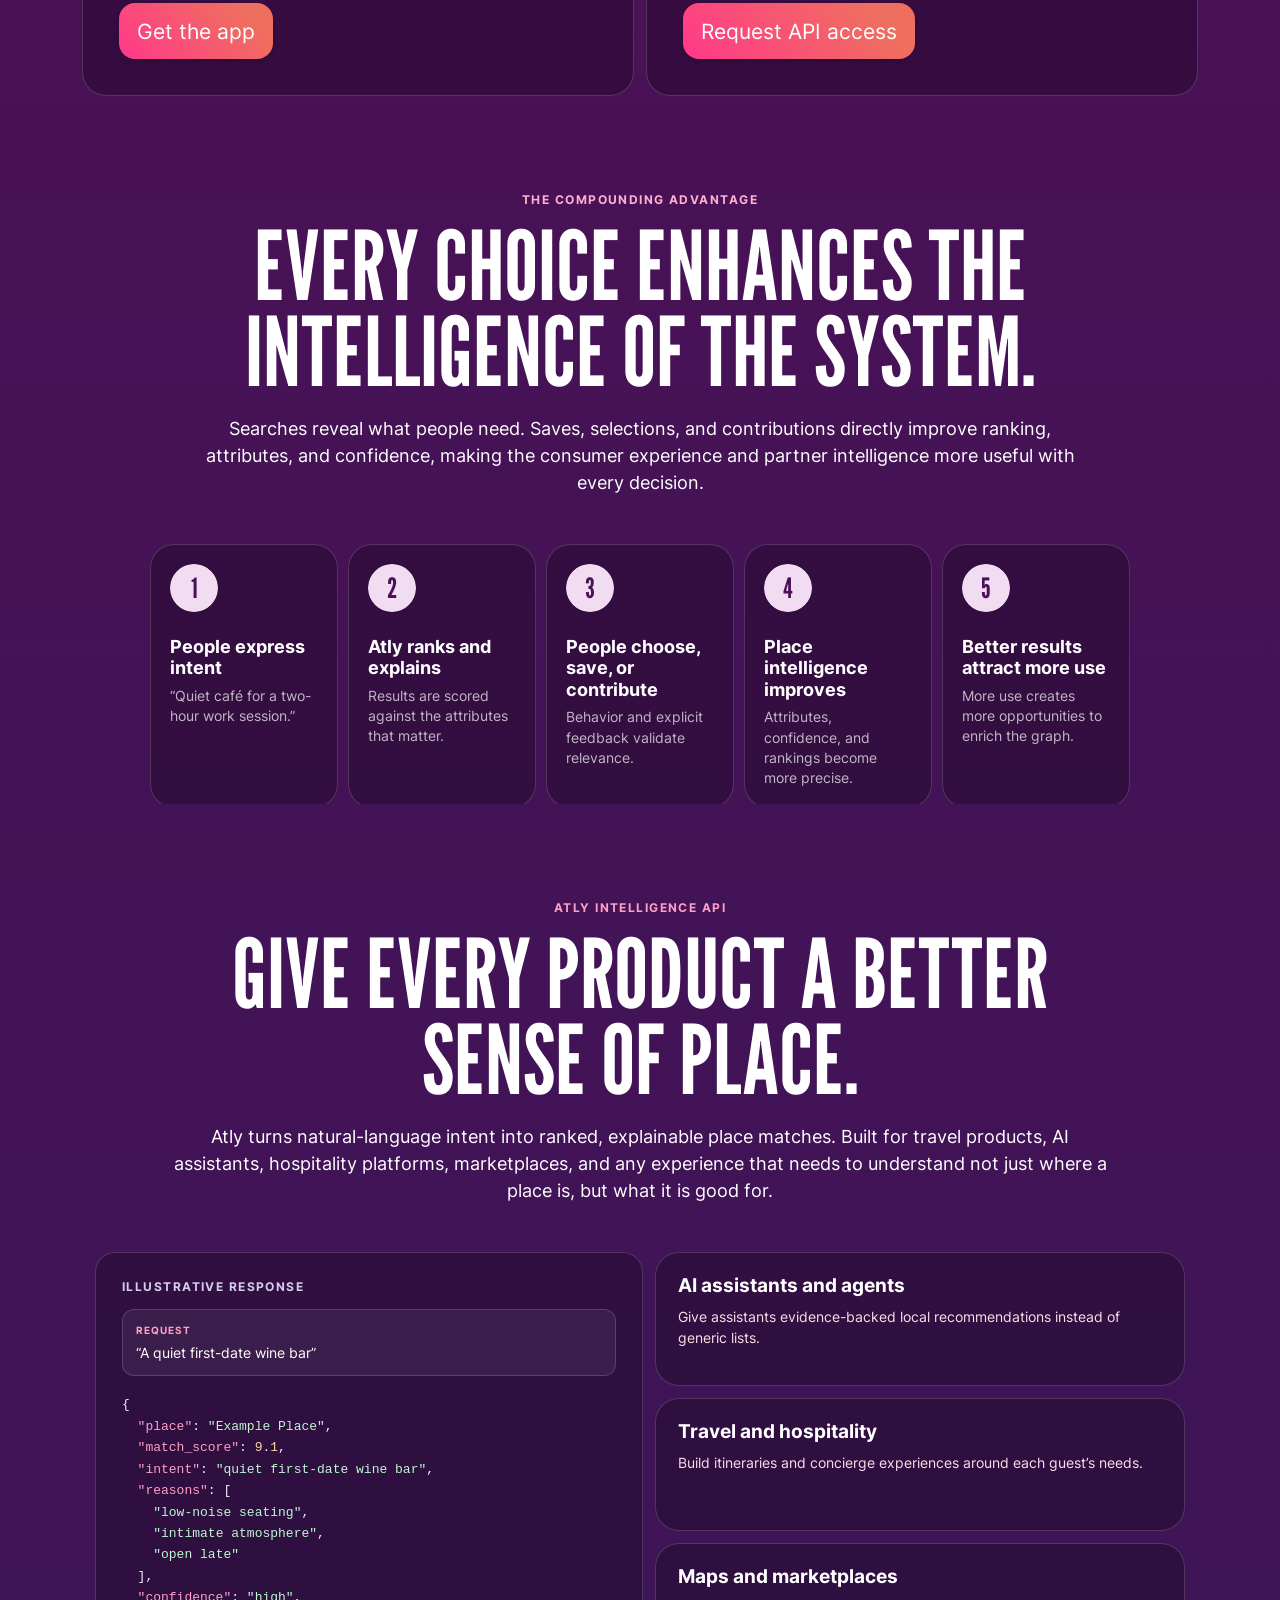
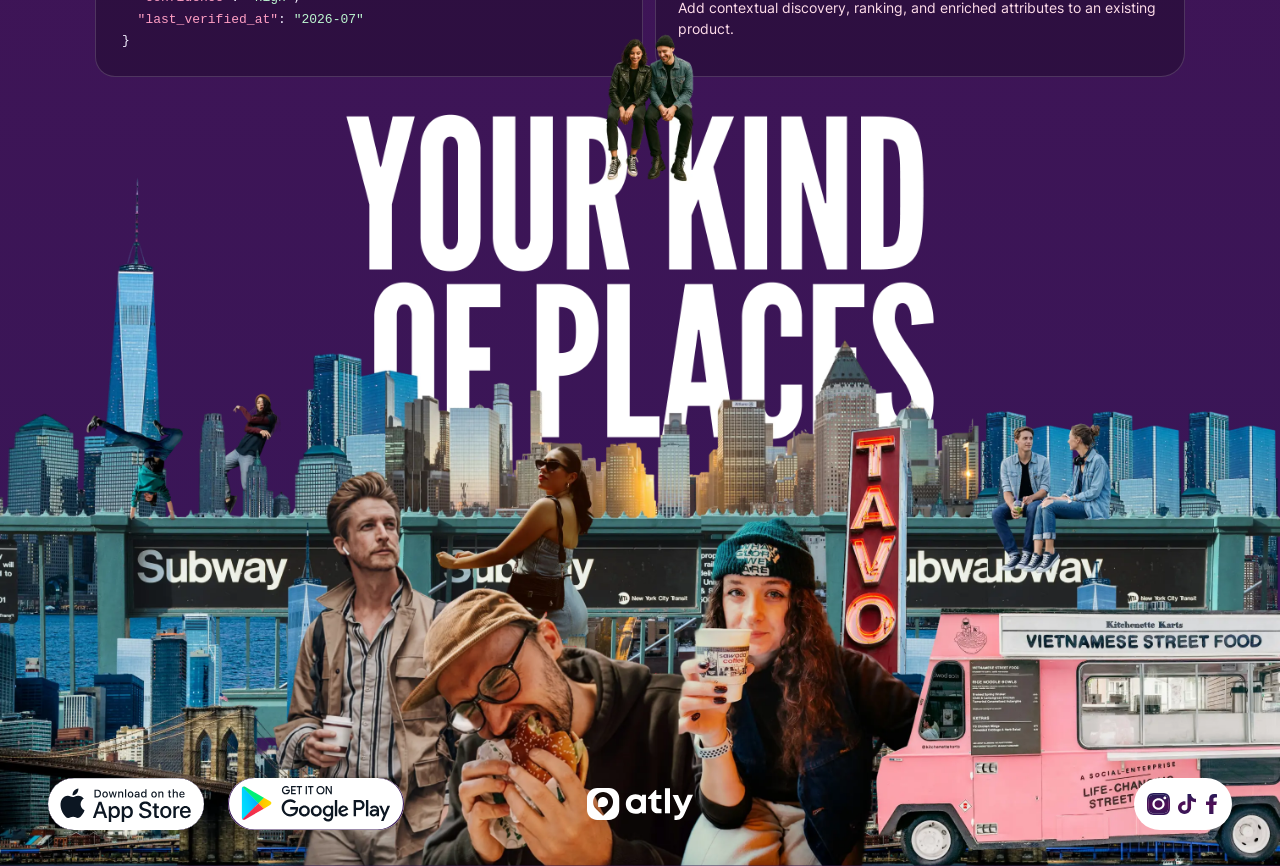
==== commit 2578a9e4: "Update V4.1 desktop and mobile navigation" ====
--- a/marketing-site/Atly-Landing-V4.1/index.html
+++ b/marketing-site/Atly-Landing-V4.1/index.html
@@ -2536,6 +2536,24 @@
 
     .landing-2026-redesign .desktop-header-actions {
       display: flex;
+      justify-content: flex-end;
+      width: 540px;
+      gap: 6.4px;
+    }
+
+    .landing-2026-redesign .header-nav-link {
+      display: inline-flex;
+      align-items: center;
+      justify-content: center;
+      height: 32px;
+      padding: 6.4px 12.8px;
+      border-radius: 9.6px;
+      color: #ffffff;
+      font-size: 12.8px;
+      font-weight: 600;
+      line-height: 1.5;
+      text-decoration: none;
+      white-space: nowrap;
     }
 
     .landing-2026-redesign .lp-hero {
@@ -3928,10 +3946,9 @@
     </a>
 
     <nav class="desktop-header-actions" aria-label="Primary navigation">
-      <a class="partner-link" href="#intelligence">For partners</a>
-      <a class="lp-button header-download" href="https://apps.apple.com/us/app/atly-know-where-to-go/id1449597018">
-        Get the app
-      </a>
+      <a class="header-nav-link" href="#intelligence">For partners</a>
+      <a class="header-nav-link" href="https://techcrunch.com/2023/05/31/social-mapping-platform-atly-launches-with-18m-to-be-a-reddit-for-real-world-locations/">Press</a>
+      <a class="header-nav-link" href="mailto:info@atly.com">Contact</a>
     </nav>
 
     <button class="hamburger" aria-label="Open menu" aria-expanded="false" aria-controls="mobile-menu">
@@ -3940,13 +3957,9 @@
 
     <nav id="mobile-menu" class="mobile-menu" aria-label="Mobile navigation">
       <button class="mobile-menu__close" aria-label="Close menu"></button>
-      <a href="https://www.atly.com/">Company</a>
-      <a href="https://www.atly.com/news">Press</a>
-      <a href="https://www.atly.com/blog">Blog</a>
-      <a href="https://www.atly.com/careers">Careers</a>
-      <a href="https://www.atly.com/contact-us">Contact</a>
       <a href="#intelligence">For partners</a>
-      <a href="https://www.atly.com/terms-of-use">Terms</a>
+      <a href="https://techcrunch.com/2023/05/31/social-mapping-platform-atly-launches-with-18m-to-be-a-reddit-for-real-world-locations/">Press</a>
+      <a href="mailto:info@atly.com">Contact</a>
     </nav>
   </header>
 
